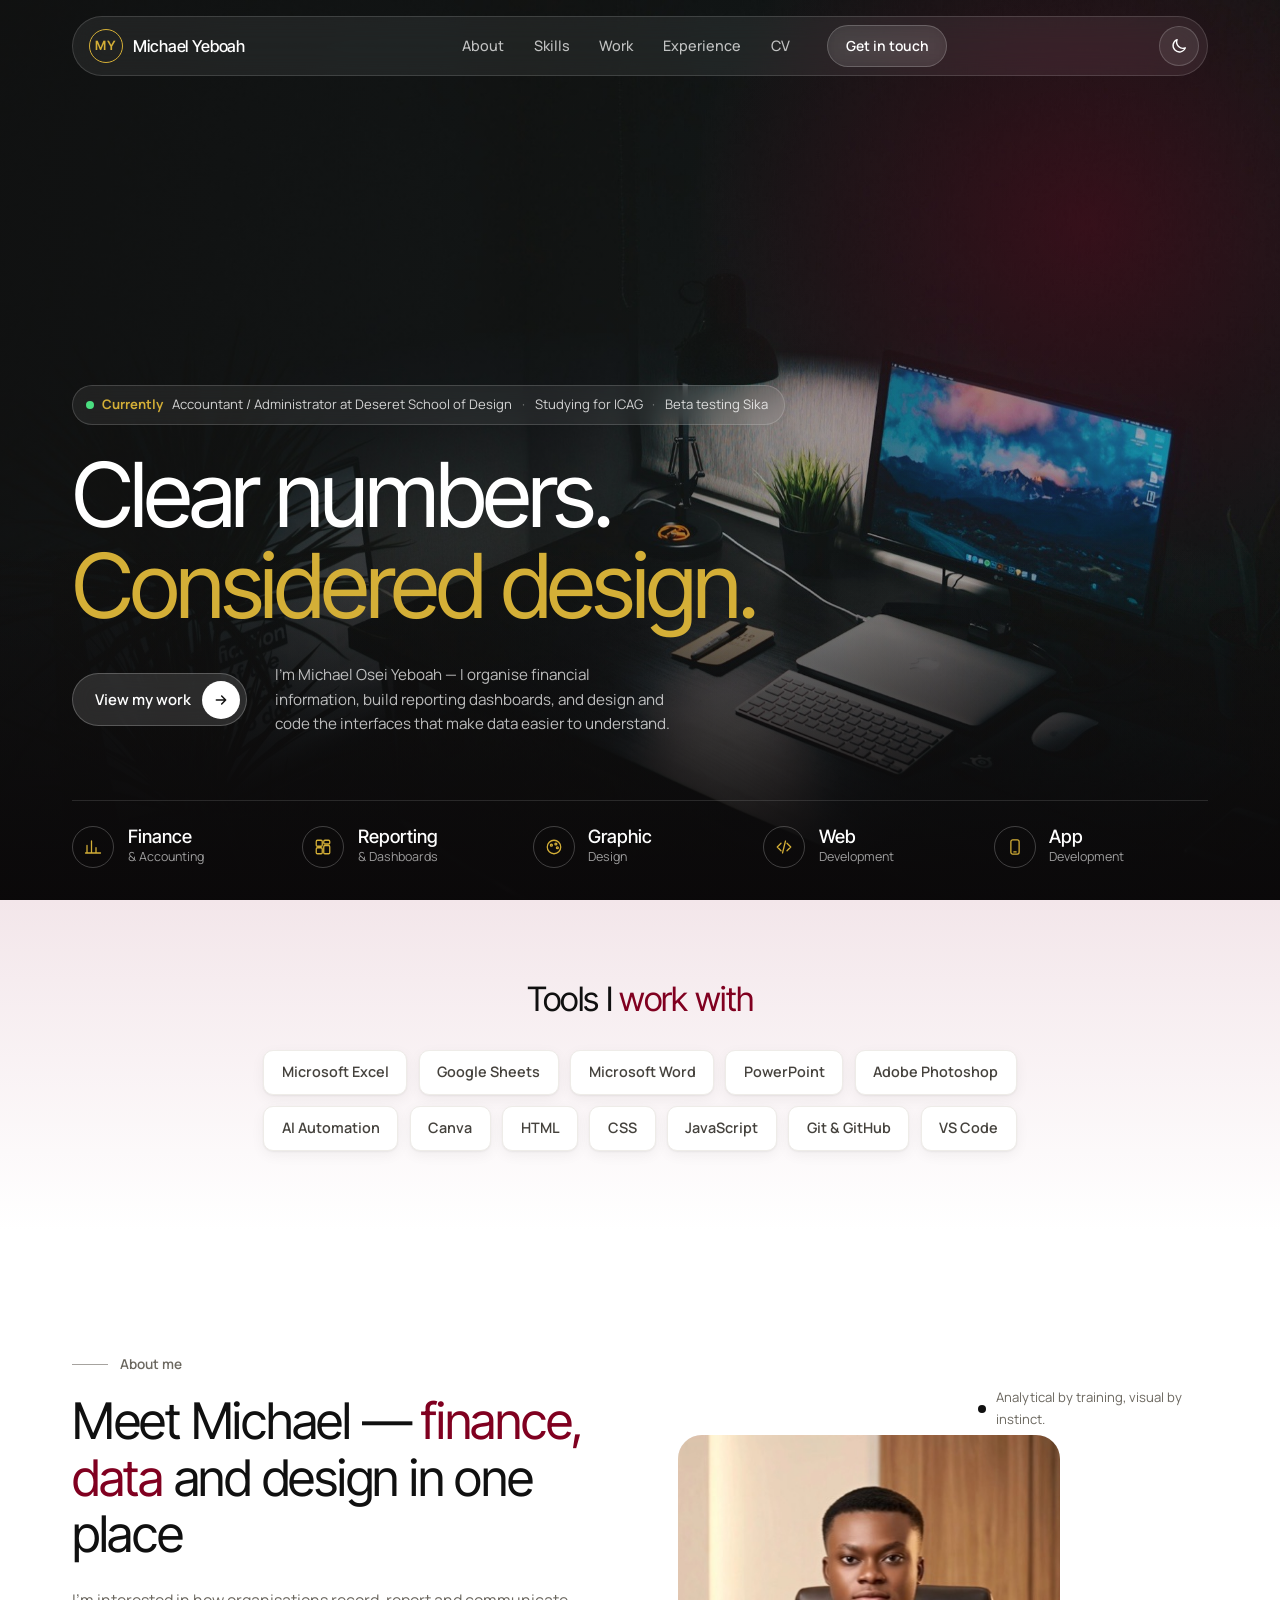
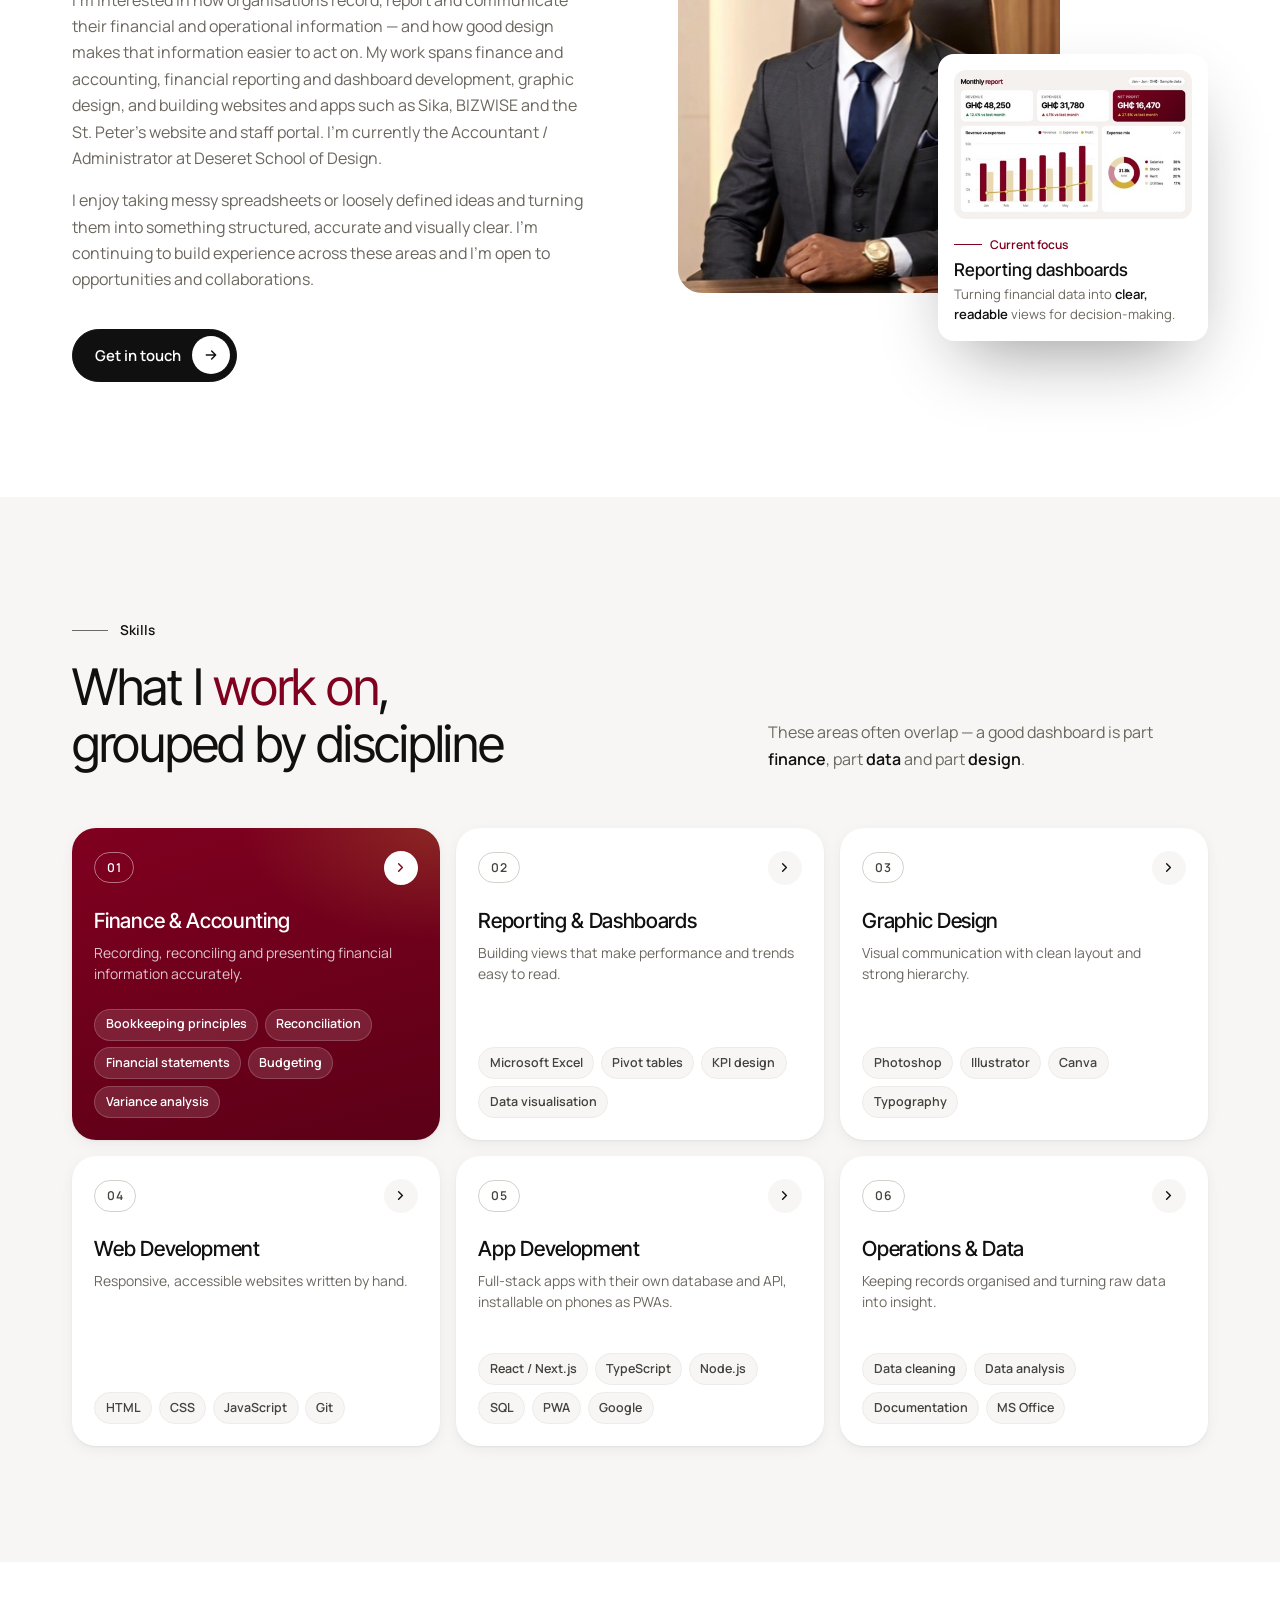
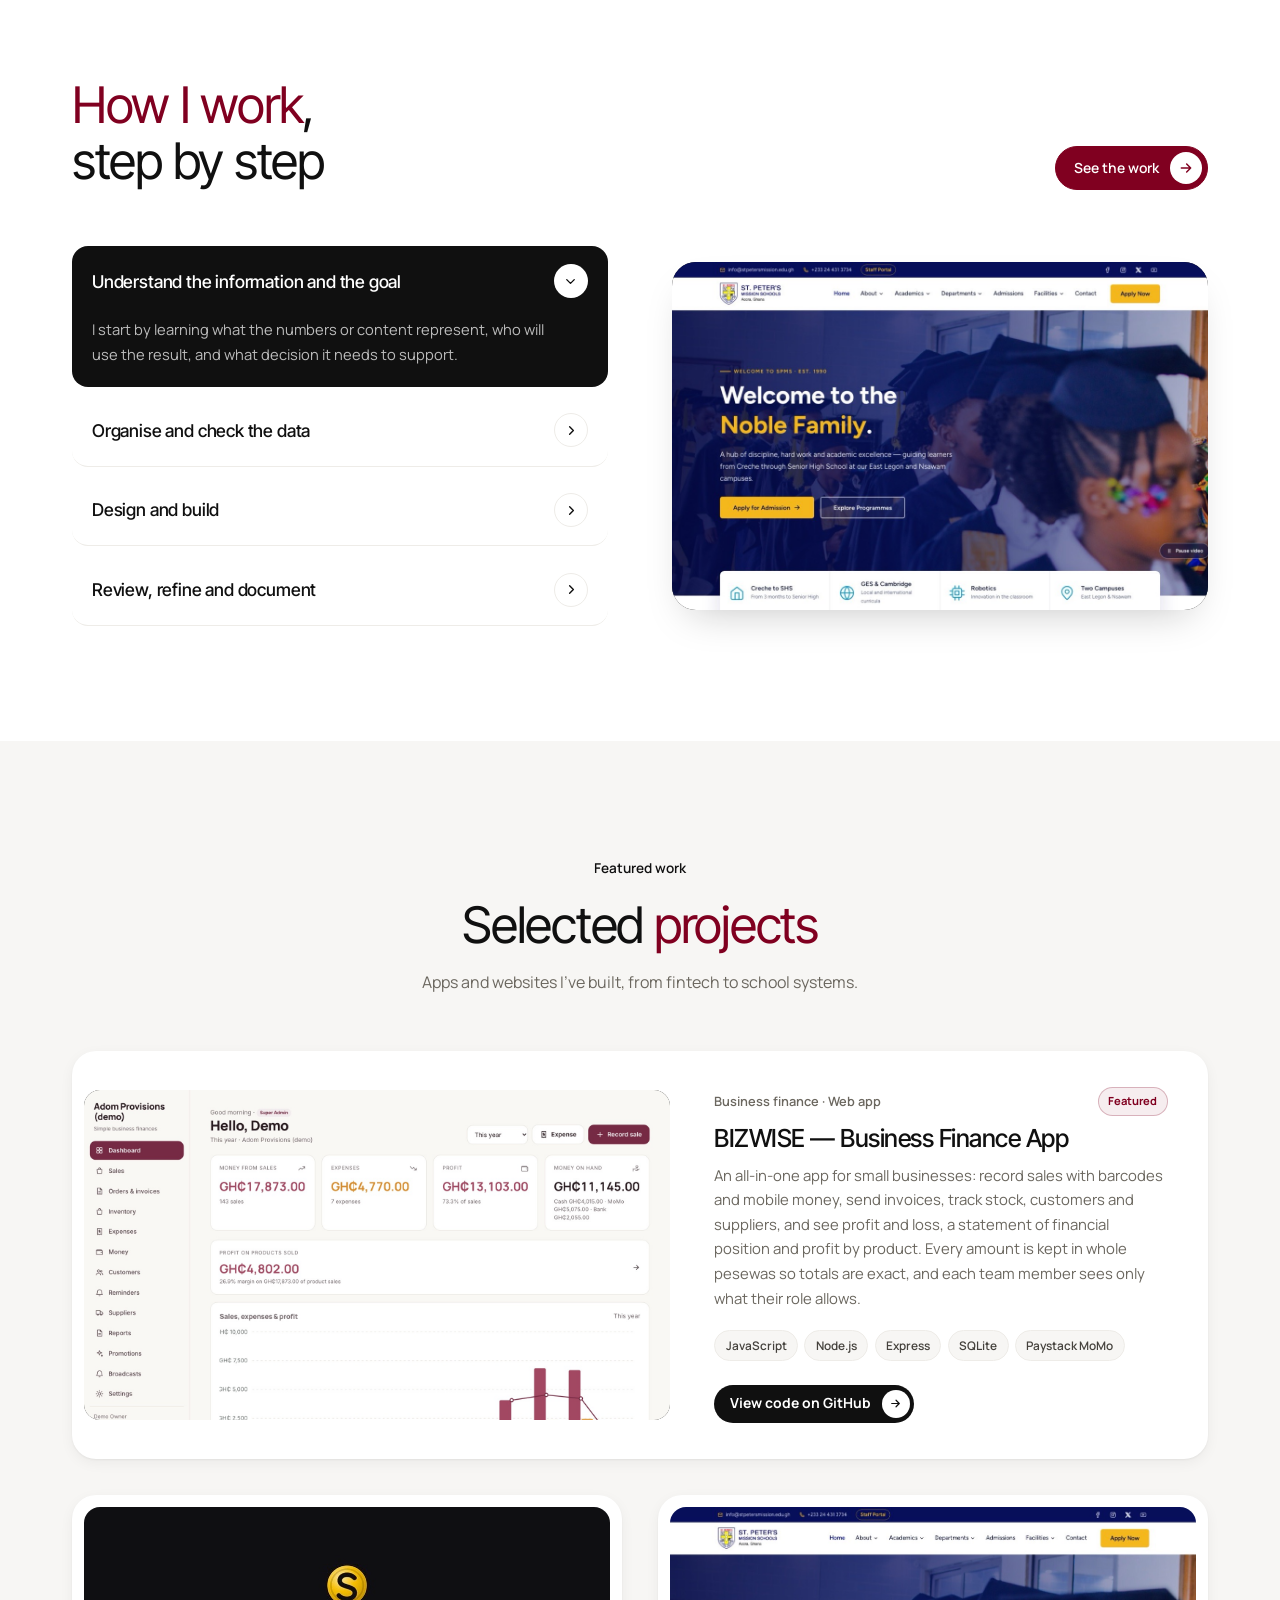
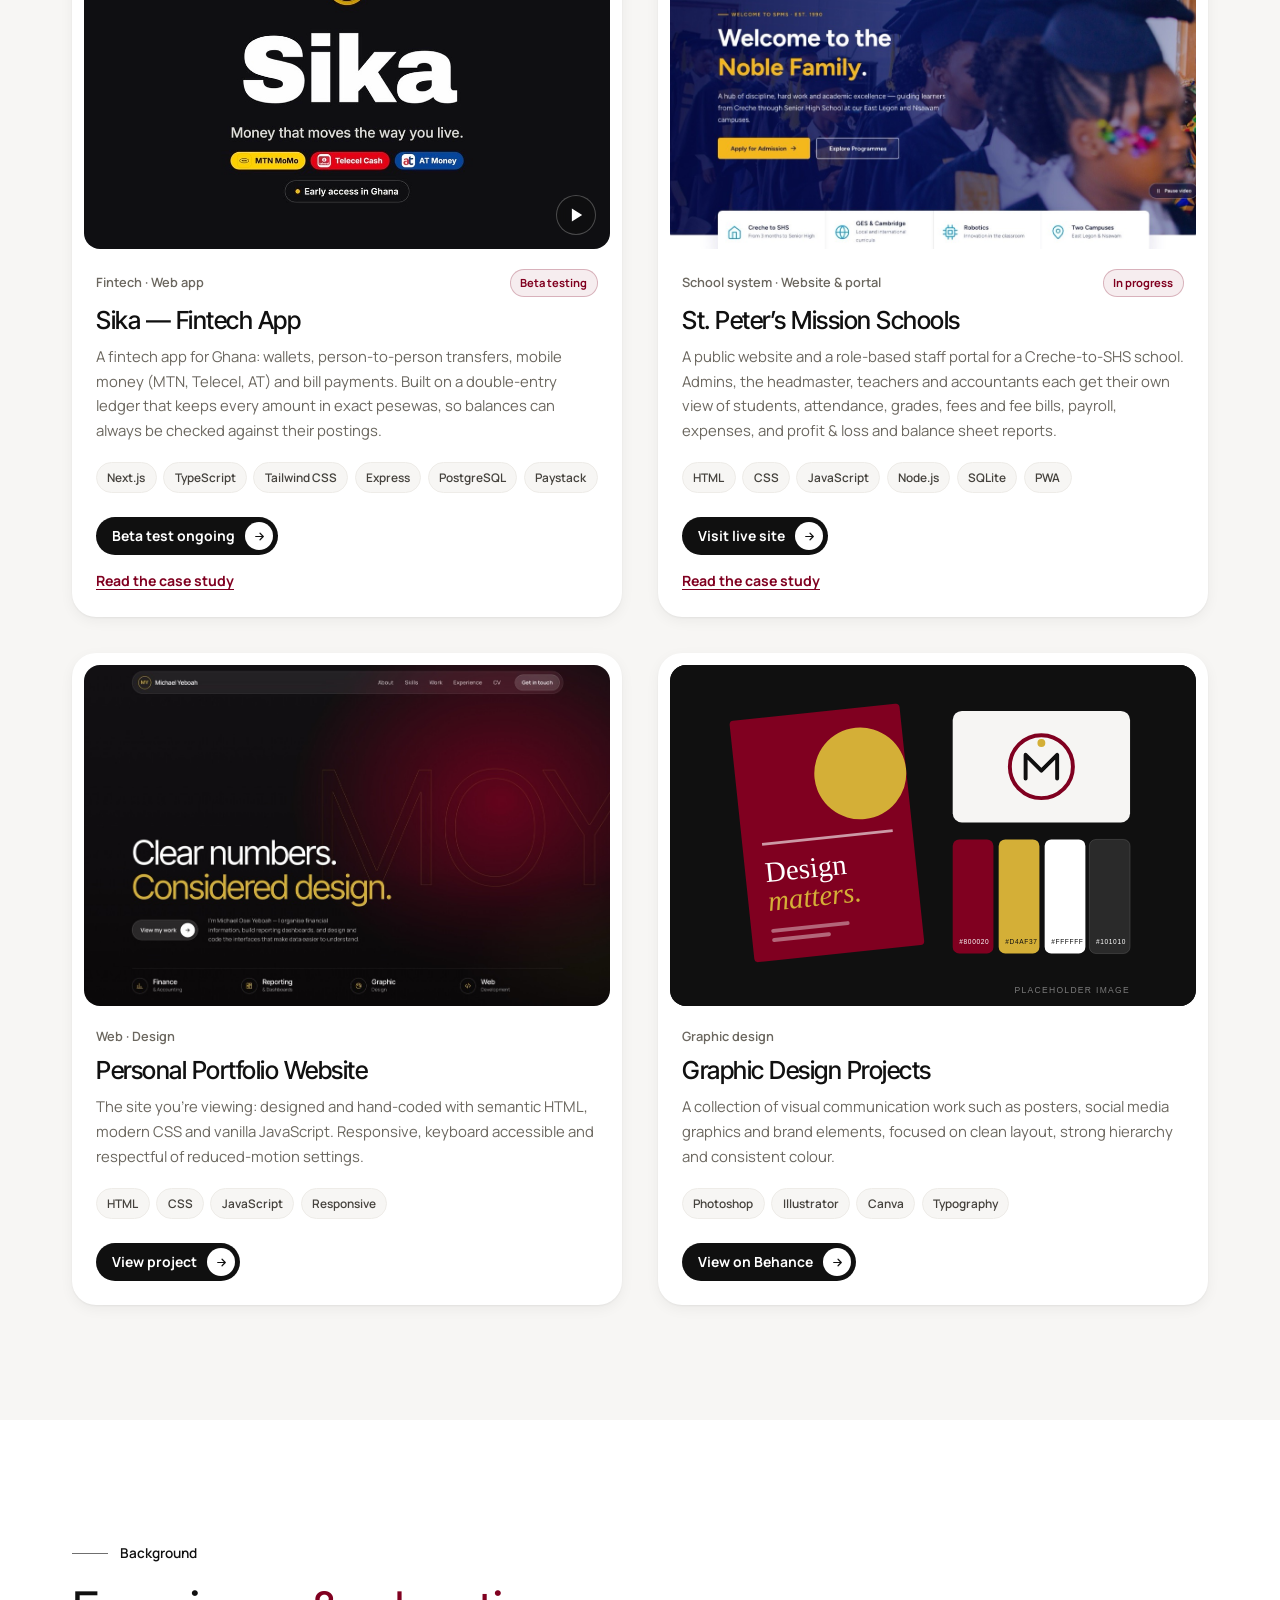
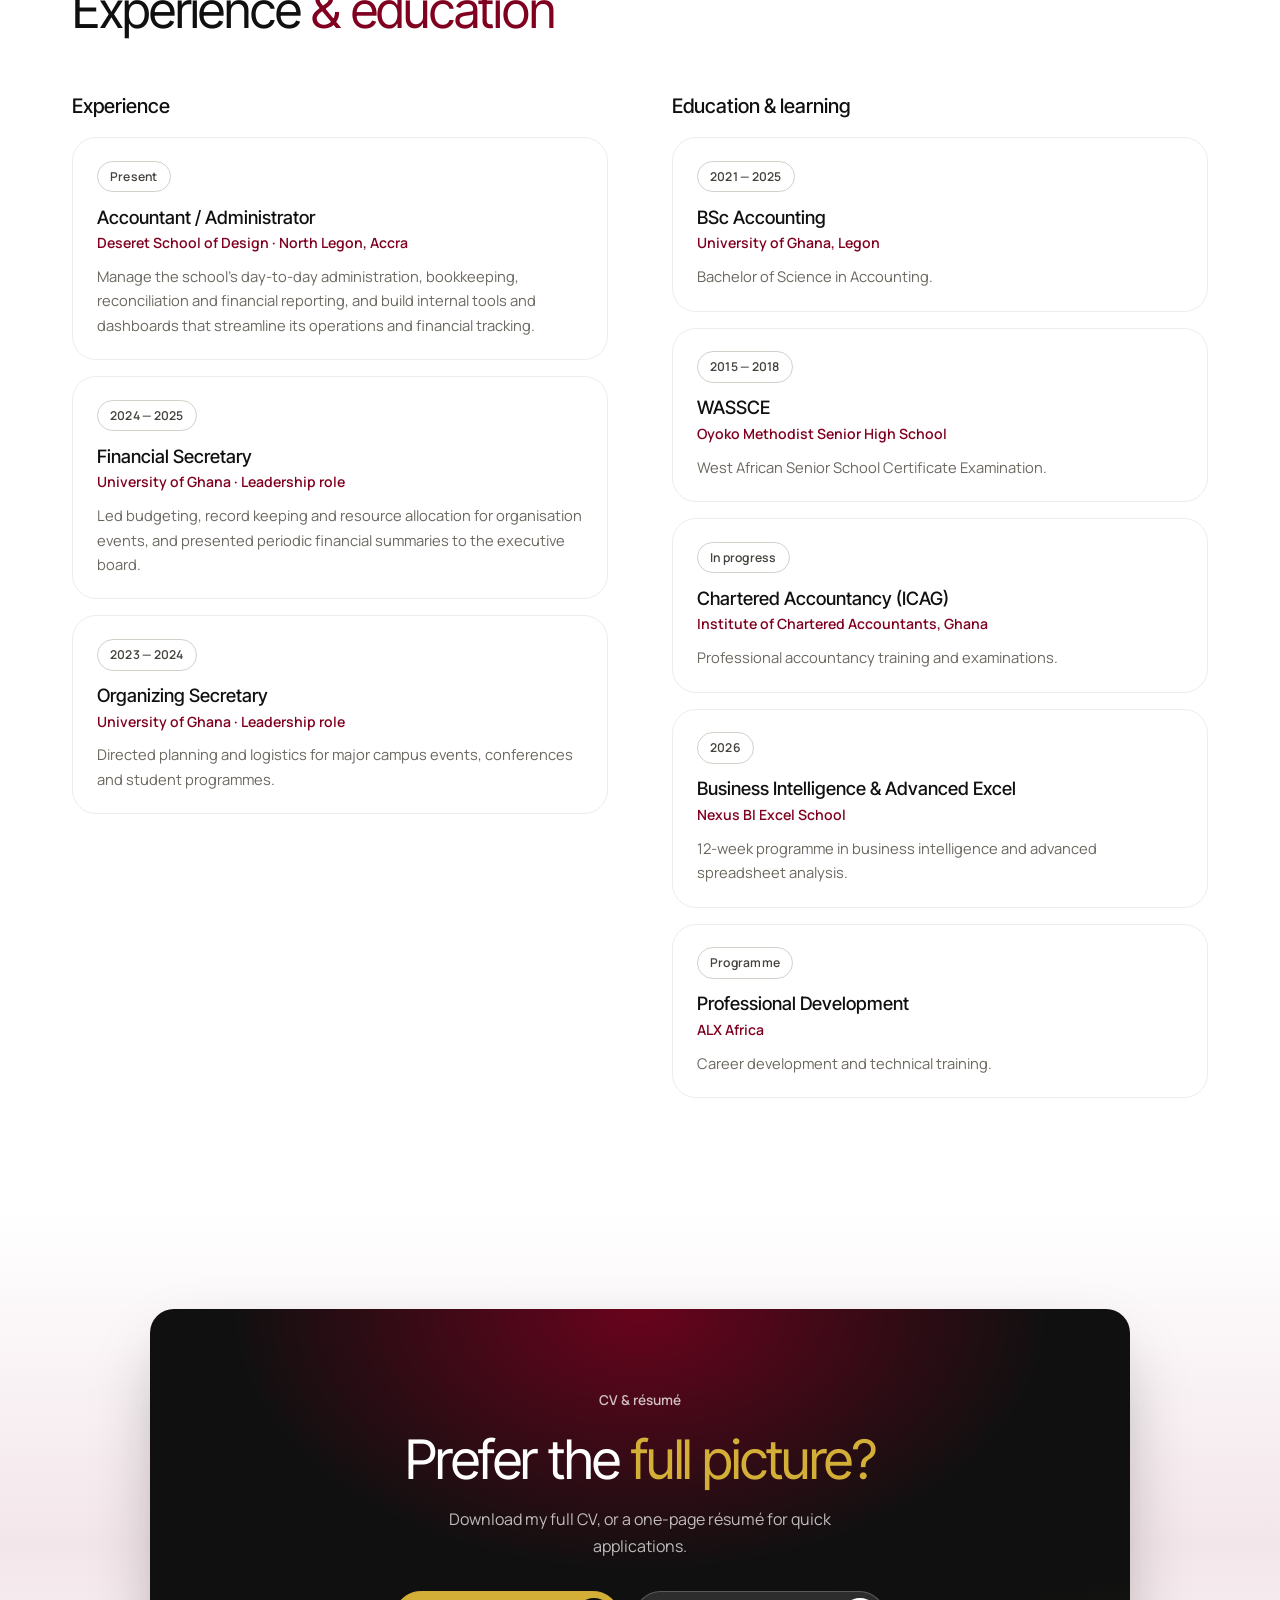
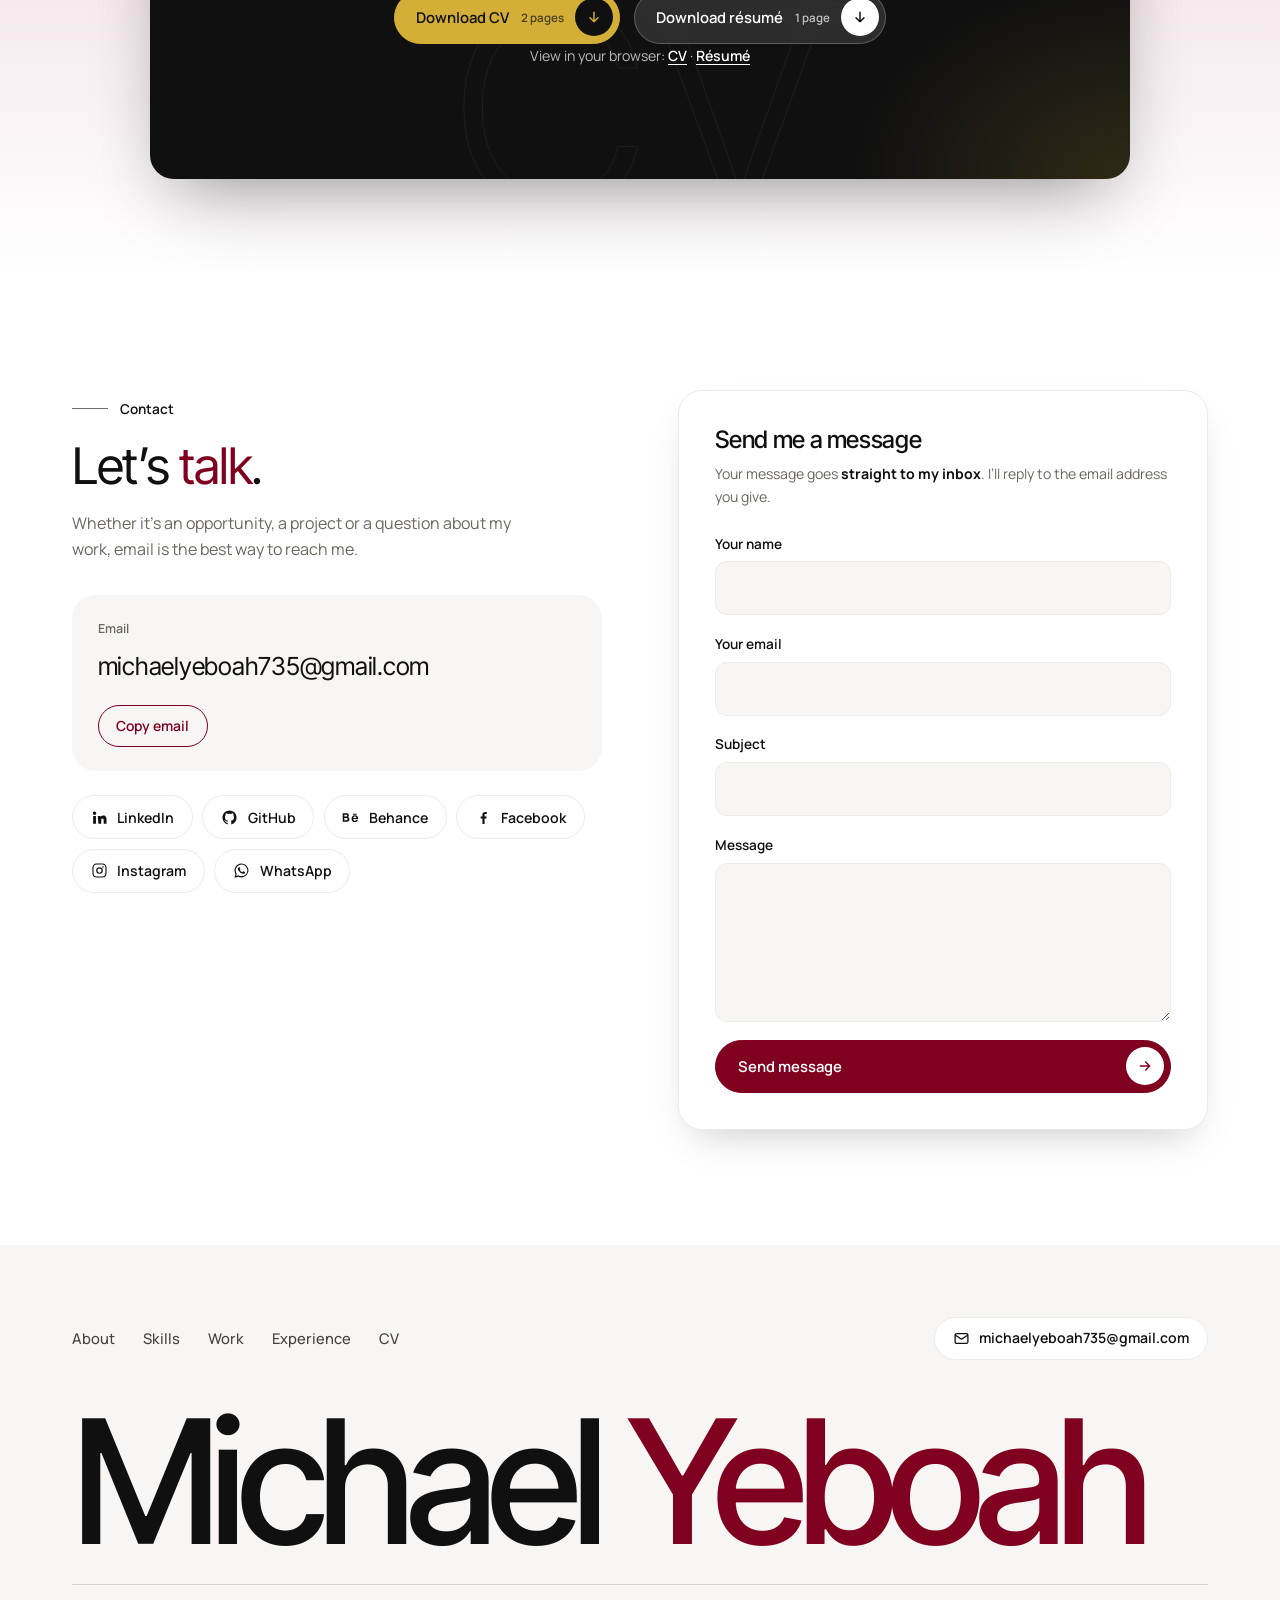
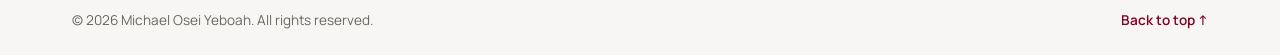
==== index.html @ 9cd6214e "Send contact messages through Formspree Formspree (form xrppojby) isn't blocked on Ghanaian networks" ====
<!DOCTYPE html>
<html lang="en">
<head>
  <meta charset="UTF-8">
  <meta name="viewport" content="width=device-width, initial-scale=1.0">

  <!-- ================= SEO ================= -->
  <title>Michael Osei Yeboah — Finance, Data, Design &amp; Web Portfolio</title>
  <meta name="description" content="Portfolio of Michael Osei Yeboah: finance and accounting, financial reporting and dashboards, graphic design, website development and business data analysis.">
  <meta name="author" content="Michael Osei Yeboah">
  <meta name="keywords" content="Michael Osei Yeboah, portfolio, finance, accounting, financial reporting, dashboards, graphic design, web development, app development, data analysis">
  <meta name="theme-color" content="#101010">
  <!-- After publishing, replace the URL below with your live address -->
  <link rel="canonical" href="https://michael-osei-yeboah.vercel.app/">

  <!-- Open Graph / social sharing -->
  <meta property="og:type" content="website">
  <meta property="og:title" content="Michael Osei Yeboah — Portfolio">
  <meta property="og:description" content="Accountant / Administrator — financial reporting and dashboards, web and app development, and graphic design.">
  <meta property="og:url" content="https://michael-osei-yeboah.vercel.app/">
  <meta property="og:image" content="https://michael-osei-yeboah.vercel.app/assets/images/og-image.jpg">
  <meta property="og:image:width" content="1200">
  <meta property="og:image:height" content="630">
  <meta property="og:image:alt" content="Michael Osei Yeboah — Clear numbers. Considered design.">
  <meta name="twitter:card" content="summary_large_image">
  <meta name="twitter:image" content="https://michael-osei-yeboah.vercel.app/assets/images/og-image.jpg">

  <link rel="icon" href="assets/images/favicon.svg" type="image/svg+xml">

  <!-- Fonts -->
  <link rel="preconnect" href="https://fonts.googleapis.com">
  <link rel="preconnect" href="https://fonts.gstatic.com" crossorigin>
  <!-- Loaded without blocking the first paint -->
  <link rel="preload" as="style" href="https://fonts.googleapis.com/css2?family=Inter+Tight:wght@300;400;500;600&family=Manrope:wght@400;500;600;700&display=swap" onload="this.onload=null;this.rel='stylesheet'">
  <noscript><link rel="stylesheet" href="https://fonts.googleapis.com/css2?family=Inter+Tight:wght@300;400;500;600&family=Manrope:wght@400;500;600;700&display=swap"></noscript>

  <link rel="stylesheet" href="css/style.css">
  <!-- Marks that JavaScript is available before first paint (prevents a flash of un-animated content) -->
  <script>
    // Marks JS as available and applies the saved (or device) colour theme before first paint
    document.documentElement.classList.add("js");
    (function () {
      var t = null;
      try { t = localStorage.getItem("theme"); } catch (e) {}
      if (t !== "light" && t !== "dark") t = window.matchMedia("(prefers-color-scheme: dark)").matches ? "dark" : "light";
      document.documentElement.setAttribute("data-theme", t);
    })();
  </script>

  <!-- Vercel Web Analytics (visitor counts; no cookies). Only reports on the live site. -->
  <script>window.va = window.va || function () { (window.vaq = window.vaq || []).push(arguments); };</script>
  <script defer src="/_vercel/insights/script.js"></script>

  <!-- Structured data for search engines -->
  <script type="application/ld+json">
  {
    "@context": "https://schema.org",
    "@type": "Person",
    "name": "Michael Osei Yeboah",
    "url": "https://michael-osei-yeboah.vercel.app/",
    "email": "mailto:michaelyeboah735@gmail.com",
    "jobTitle": "Accountant / Administrator",
    "worksFor": { "@type": "Organization", "name": "Deseret School of Design" },
    "alumniOf": { "@type": "CollegeOrUniversity", "name": "University of Ghana, Legon" },
    "sameAs": ["https://github.com/TREAD21", "https://www.facebook.com/michael.yeboah.378199"],
    "knowsAbout": ["Finance", "Accounting", "Financial reporting", "Dashboard development", "Graphic design", "Web development", "App development", "Data analysis"]
  }
  </script>
</head>
<body id="top">
  <a class="skip-link" href="#main">Skip to main content</a>

  <!-- ================= 1. NAVIGATION ================= -->
  <header class="site-header">
    <nav class="nav container" aria-label="Primary">
      <div class="nav__bar">
        <a href="#top" class="brand">
          <span class="brand__mark" aria-hidden="true">MY</span>
          <span class="brand__name">Michael Yeboah</span>
        </a>

        <div class="nav__menu" id="nav-menu">
          <ul class="nav__links">
            <li><a href="#about" class="nav__link">About</a></li>
            <li><a href="#skills" class="nav__link">Skills</a></li>
            <li><a href="#projects" class="nav__link">Work</a></li>
            <li><a href="#experience" class="nav__link">Experience</a></li>
            <li><a href="#cv" class="nav__link">CV</a></li>
          </ul>
          <a href="#contact" class="btn btn--glass btn--sm nav__cta">Get in touch</a>
        </div>

        <button class="theme-toggle" type="button" aria-label="Switch to dark mode">
          <svg class="icon-moon" viewBox="0 0 24 24" aria-hidden="true"><path d="M20.5 14.5A8.5 8.5 0 0 1 9.5 3.5a8.5 8.5 0 1 0 11 11z"/></svg>
          <svg class="icon-sun" viewBox="0 0 24 24" aria-hidden="true"><circle cx="12" cy="12" r="4"/><path d="M12 2v2M12 20v2M4.9 4.9l1.4 1.4M17.7 17.7l1.4 1.4M2 12h2M20 12h2M4.9 19.1l1.4-1.4M17.7 6.3l1.4-1.4"/></svg>
        </button>
        <button class="nav__toggle" type="button" aria-expanded="false" aria-controls="nav-menu" aria-label="Open menu">
          <span class="nav__toggle-bar"></span>
          <span class="nav__toggle-bar"></span>
        </button>
      </div>
    </nav>
  </header>

  <main id="main">

    <!-- ================= 2. HERO ================= -->
    <!--
      Hero photo: assets/images/hero.jpg (stock photo by Nikita Kachanovsky on
      Unsplash, free under the Unsplash License). To use your own, replace that
      file. To go back to the plain gradient, remove the "hero--photo" class.
    -->
    <section class="hero hero--photo" aria-labelledby="hero-title">
      <div class="hero__media" aria-hidden="true">
        <span class="hero__monogram">MOY</span>
      </div>

      <div class="container hero__inner">
        <div class="hero__content">
          <!-- "Currently" status: update these three items as things change -->
          <p class="hero__now">
            <span class="hero__now-label"><span class="hero__now-dot" aria-hidden="true"></span><strong>Currently</strong></span>
            <span class="hero__now-item">Accountant / Administrator at Deseret School of Design</span>
            <span class="hero__now-item">Studying for ICAG</span>
            <span class="hero__now-item">Beta testing Sika</span>
          </p>
          <h1 class="hero__title" id="hero-title">
            Clear numbers.<br>
            <span class="accent">Considered design.</span>
          </h1>
          <div class="hero__row">
            <a href="#projects" class="btn btn--pill">
              View my work
              <span class="btn__arrow" aria-hidden="true"><svg viewBox="0 0 24 24"><path d="M5 12h14M13 6l6 6-6 6"/></svg></span>
            </a>
            <p class="hero__intro">
              I’m Michael Osei Yeboah — I organise financial information, build reporting
              dashboards, and design and code the interfaces that make data easier to understand.
            </p>
          </div>
        </div>

        <!-- Focus areas (in place of statistics — no figures are claimed) -->
        <ul class="hero__strip" aria-label="Areas of focus">
          <li>
            <span class="strip__icon" aria-hidden="true"><svg viewBox="0 0 24 24"><path d="M4 20V10M10 20V4M16 20v-7M22 20H2"/></svg></span>
            <span><strong>Finance</strong><small>&amp; Accounting</small></span>
          </li>
          <li>
            <span class="strip__icon" aria-hidden="true"><svg viewBox="0 0 24 24"><rect x="3" y="3" width="8" height="8" rx="1.5"/><rect x="13" y="3" width="8" height="5" rx="1.5"/><rect x="13" y="10" width="8" height="11" rx="1.5"/><rect x="3" y="13" width="8" height="8" rx="1.5"/></svg></span>
            <span><strong>Reporting</strong><small>&amp; Dashboards</small></span>
          </li>
          <li>
            <span class="strip__icon" aria-hidden="true"><svg viewBox="0 0 24 24"><circle cx="12" cy="12" r="9"/><circle cx="8.5" cy="9.5" r="1.3"/><circle cx="14.5" cy="8" r="1.3"/><circle cx="16.5" cy="13" r="1.3"/></svg></span>
            <span><strong>Graphic</strong><small>Design</small></span>
          </li>
          <li>
            <span class="strip__icon" aria-hidden="true"><svg viewBox="0 0 24 24"><path d="M8 7l-5 5 5 5M16 7l5 5-5 5M14 4l-4 16"/></svg></span>
            <span><strong>Web</strong><small>Development</small></span>
          </li>
          <li>
            <span class="strip__icon" aria-hidden="true"><svg viewBox="0 0 24 24"><rect x="6.5" y="2.5" width="11" height="19" rx="2.5"/><path d="M10.5 18.5h3"/></svg></span>
            <span><strong>App</strong><small>Development</small></span>
          </li>
        </ul>
      </div>
    </section>

    <!-- Tools strip (edit to match the tools you actually use) -->
    <section class="tools" aria-labelledby="tools-title">
      <div class="container">
        <h2 class="tools__title reveal" id="tools-title">Tools I <span class="accent">work with</span></h2>
        <ul class="tools__list reveal">
          <li>Microsoft Excel</li>
          <li>Google Sheets</li>
          <li>Microsoft Word</li>
          <li>PowerPoint</li>
          <li>Adobe Photoshop</li>
          <li>AI Automation</li>
          <li>Canva</li>
          <li>HTML</li>
          <li>CSS</li>
          <li>JavaScript</li>
          <li>Git &amp; GitHub</li>
          <li>VS Code</li>
        </ul>
      </div>
    </section>

    <!-- ================= 3. ABOUT ================= -->
    <section class="section" id="about" aria-labelledby="about-title">
      <div class="container about">
        <div class="about__text">
          <p class="eyebrow reveal">About me</p>
          <h2 class="section__title reveal" id="about-title">
            Meet Michael — <span class="accent">finance, data</span> and design in one place
          </h2>
          <p class="reveal">
            I’m interested in how organisations record, report and communicate their financial
            and operational information — and how good design makes that information easier to act on.
            My work spans finance and accounting, financial reporting and dashboard development,
            graphic design, and building websites and apps such as Sika, BIZWISE and the St. Peter’s
            website and staff portal. I’m currently the Accountant / Administrator at Deseret School of Design.
          </p>
          <p class="reveal">
            I enjoy taking messy spreadsheets or loosely defined ideas and turning them into
            something structured, accurate and visually clear. I’m continuing to build experience
            across these areas and I’m open to opportunities and collaborations.
          </p>
          <a href="#contact" class="btn btn--pill btn--dark reveal">
            Get in touch
            <span class="btn__arrow" aria-hidden="true"><svg viewBox="0 0 24 24"><path d="M5 12h14M13 6l6 6-6 6"/></svg></span>
          </a>
        </div>

        <div class="about__visual reveal">
          <p class="about__note"><span aria-hidden="true"></span>Analytical by training, visual by instinct.</p>
          <img class="about__photo" src="assets/images/profile.jpg" srcset="assets/images/profile-480.jpg 480w, assets/images/profile.jpg 960w" sizes="(max-width: 860px) 78vw, 400px" alt="Portrait of Michael Osei Yeboah in a charcoal suit, seated at a desk" width="480" height="560">
          <div class="float-card">
            <img src="assets/images/focus-dashboard.jpg" srcset="assets/images/focus-dashboard-400.jpg 400w, assets/images/focus-dashboard.jpg 720w" sizes="(max-width: 860px) 70vw, 240px" alt="" width="1200" height="750">
            <p class="float-card__tag"><span aria-hidden="true"></span>Current focus</p>
            <h3>Reporting dashboards</h3>
            <p>Turning financial data into <strong>clear, readable</strong> views for decision-making.</p>
          </div>
        </div>
      </div>
    </section>

    <!-- ================= 4. SKILLS ================= -->
    <!-- Edit the chips so they list only tools and skills you actually use. -->
    <section class="section section--grey" id="skills" aria-labelledby="skills-title">
      <div class="container">
        <div class="section__head section__head--split">
          <div>
            <p class="eyebrow reveal">Skills</p>
            <h2 class="section__title reveal" id="skills-title">What I <span class="accent">work on</span>,<br>grouped by discipline</h2>
          </div>
          <p class="section__sub reveal">These areas often overlap — a good dashboard is part <strong>finance</strong>, part <strong>data</strong> and part <strong>design</strong>.</p>
        </div>
      </div>

      <div class="skills-track" tabindex="0" aria-label="Skill categories (scrolls horizontally on small screens)">
        <div class="container skills">
          <article class="skill-card skill-card--featured reveal">
            <div class="skill-card__top">
              <span class="pill-num">01</span>
              <span class="circle-arrow" aria-hidden="true"><svg viewBox="0 0 24 24"><path d="M9 6l6 6-6 6"/></svg></span>
            </div>
            <h3>Finance &amp; Accounting</h3>
            <p>Recording, reconciling and presenting financial information accurately.</p>
            <ul class="chips">
              <li>Bookkeeping principles</li>
              <li>Reconciliation</li>
              <li>Financial statements</li>
              <li>Budgeting</li>
              <li>Variance analysis</li>
            </ul>
          </article>

          <article class="skill-card reveal">
            <div class="skill-card__top">
              <span class="pill-num">02</span>
              <span class="circle-arrow" aria-hidden="true"><svg viewBox="0 0 24 24"><path d="M9 6l6 6-6 6"/></svg></span>
            </div>
            <h3>Reporting &amp; Dashboards</h3>
            <p>Building views that make performance and trends easy to read.</p>
            <ul class="chips">
              <li>Microsoft Excel</li>
              <li>Pivot tables</li>
              <li>KPI design</li>
              <li>Data visualisation</li>
            </ul>
          </article>

          <article class="skill-card reveal">
            <div class="skill-card__top">
              <span class="pill-num">03</span>
              <span class="circle-arrow" aria-hidden="true"><svg viewBox="0 0 24 24"><path d="M9 6l6 6-6 6"/></svg></span>
            </div>
            <h3>Graphic Design</h3>
            <p>Visual communication with clean layout and strong hierarchy.</p>
            <ul class="chips">
              <li>Photoshop</li>
              <li>Illustrator</li>
              <li>Canva</li>
              <li>Typography</li>
            </ul>
          </article>

          <article class="skill-card reveal">
            <div class="skill-card__top">
              <span class="pill-num">04</span>
              <span class="circle-arrow" aria-hidden="true"><svg viewBox="0 0 24 24"><path d="M9 6l6 6-6 6"/></svg></span>
            </div>
            <h3>Web Development</h3>
            <p>Responsive, accessible websites written by hand.</p>
            <ul class="chips">
              <li>HTML</li>
              <li>CSS</li>
              <li>JavaScript</li>
              <li>Git</li>
            </ul>
          </article>

          <article class="skill-card reveal">
            <div class="skill-card__top">
              <span class="pill-num">05</span>
              <span class="circle-arrow" aria-hidden="true"><svg viewBox="0 0 24 24"><path d="M9 6l6 6-6 6"/></svg></span>
            </div>
            <h3>App Development</h3>
            <p>Full-stack apps with their own database and API, installable on phones as PWAs.</p>
            <ul class="chips">
              <li>React / Next.js</li>
              <li>TypeScript</li>
              <li>Node.js</li>
              <li>SQL</li>
              <li>PWA</li>
              <li>Google</li>
            </ul>
          </article>

          <article class="skill-card reveal">
            <div class="skill-card__top">
              <span class="pill-num">06</span>
              <span class="circle-arrow" aria-hidden="true"><svg viewBox="0 0 24 24"><path d="M9 6l6 6-6 6"/></svg></span>
            </div>
            <h3>Operations &amp; Data</h3>
            <p>Keeping records organised and turning raw data into insight.</p>
            <ul class="chips">
              <li>Data cleaning</li>
              <li>Data analysis</li>
              <li>Documentation</li>
              <li>MS Office</li>
            </ul>
          </article>
        </div>
      </div>
    </section>

    <!-- ================= HOW I WORK (process) ================= -->
    <section class="section" id="process" aria-labelledby="process-title">
      <div class="container">
        <div class="section__head section__head--split">
          <h2 class="section__title reveal" id="process-title"><span class="accent">How I work</span>,<br>step by step</h2>
          <a href="#projects" class="btn btn--pill btn--burgundy btn--sm reveal">
            See the work
            <span class="btn__arrow" aria-hidden="true"><svg viewBox="0 0 24 24"><path d="M5 12h14M13 6l6 6-6 6"/></svg></span>
          </a>
        </div>

        <div class="process">
          <ol class="process__list" id="process-list">
            <li class="process__item is-open reveal" data-image="assets/images/project-st-peters.jpg">
              <button class="process__btn" type="button" aria-expanded="true" aria-controls="step-1">
                <span>Understand the information and the goal</span>
                <span class="circle-arrow" aria-hidden="true"><svg viewBox="0 0 24 24"><path d="M9 6l6 6-6 6"/></svg></span>
              </button>
              <div class="process__panel" id="step-1">
                <p>I start by learning what the numbers or content represent, who will use the result, and what decision it needs to support.</p>
              </div>
            </li>
            <li class="process__item reveal" data-image="assets/images/project-bizwise.jpg">
              <button class="process__btn" type="button" aria-expanded="false" aria-controls="step-2">
                <span>Organise and check the data</span>
                <span class="circle-arrow" aria-hidden="true"><svg viewBox="0 0 24 24"><path d="M9 6l6 6-6 6"/></svg></span>
              </button>
              <div class="process__panel" id="step-2" hidden>
                <p>Cleaning, structuring and reconciling the information so everything built on top of it is accurate.</p>
              </div>
            </li>
            <li class="process__item reveal" data-image="assets/images/project-graphic-design.svg">
              <button class="process__btn" type="button" aria-expanded="false" aria-controls="step-3">
                <span>Design and build</span>
                <span class="circle-arrow" aria-hidden="true"><svg viewBox="0 0 24 24"><path d="M9 6l6 6-6 6"/></svg></span>
              </button>
              <div class="process__panel" id="step-3" hidden>
                <p>Creating the report, dashboard, graphic or web page with a clear layout and consistent visual language.</p>
              </div>
            </li>
            <li class="process__item reveal" data-image="assets/images/project-portfolio.jpg">
              <button class="process__btn" type="button" aria-expanded="false" aria-controls="step-4">
                <span>Review, refine and document</span>
                <span class="circle-arrow" aria-hidden="true"><svg viewBox="0 0 24 24"><path d="M9 6l6 6-6 6"/></svg></span>
              </button>
              <div class="process__panel" id="step-4" hidden>
                <p>Testing the result, improving it from feedback and documenting it so others can follow and maintain it.</p>
              </div>
            </li>
          </ol>
          <div class="process__media reveal">
            <img id="process-image" src="assets/images/project-st-peters.jpg" alt="Example of my work for the selected step of my process" width="800" height="520" loading="lazy">
          </div>
        </div>
      </div>
    </section>

    <!-- ================= 5. FEATURED PROJECTS ================= -->
    <!--
      HOW TO UPDATE A PROJECT
      1. Replace the image in assets/images/ (keep the same file name, or change src).
      2. Edit the title, description and the technology chips.
      3. Set the link: change href="#" to your project URL and DELETE the
         data-status="coming-soon" attribute. Links with that attribute show a
         "coming soon" notice instead of navigating.
      4. When the description is final, delete the <span class="badge">Sample description</span>.
    -->
    <section class="section section--grey" id="projects" aria-labelledby="projects-title">
      <div class="container">
        <div class="section__head section__head--center">
          <p class="eyebrow eyebrow--center reveal">Featured work</p>
          <h2 class="section__title reveal" id="projects-title">Selected <span class="accent">projects</span></h2>
          <p class="section__sub reveal">Apps and websites I’ve built, from fintech to school systems.</p>
        </div>

        <div class="projects">
          <!-- FEATURED PROJECT: BIZWISE (full width). Screenshot uses fictional sample data. -->
          <article class="project project--feature reveal">
            <a class="project__media" href="https://github.com/TREAD21/BIZWISE" target="_blank" rel="noopener" tabindex="-1" aria-hidden="true">
              <img src="assets/images/project-bizwise.jpg" style="object-position: left top" alt="BIZWISE dashboard for a sample shop showing money from sales, expenses, profit, money on hand by cash, mobile money and bank, and a monthly sales chart" width="1600" height="1000" loading="lazy">
            </a>
            <div class="project__body">
              <div class="project__meta">
                <span class="project__cat">Business finance · Web app</span>
                <span class="badge badge--status">Featured</span>
              </div>
              <h3 class="project__title">BIZWISE — Business Finance App</h3>
              <p class="project__desc">An all-in-one app for small businesses: record sales with barcodes and mobile money, send invoices, track stock, customers and suppliers, and see profit and loss, a statement of financial position and profit by product. Every amount is kept in whole pesewas so totals are exact, and each team member sees only what their role allows.</p>
              <ul class="chips chips--sm" aria-label="Technologies used">
                <li>JavaScript</li><li>Node.js</li><li>Express</li><li>SQLite</li><li>Paystack MoMo</li>
              </ul>
              <a class="project__link" href="https://github.com/TREAD21/BIZWISE" target="_blank" rel="noopener">View code on GitHub <span class="circle-arrow circle-arrow--sm" aria-hidden="true"><svg viewBox="0 0 24 24"><path d="M5 12h14M13 6l6 6-6 6"/></svg></span></a>
            </div>
          </article>

          <!-- PROJECT 1: SIKA -->
          <article class="project reveal">
            <!-- Plays while on screen; stays on the poster for visitors who prefer reduced motion. -->
            <div class="project__media project__media--video">
              <video class="project__video" src="assets/video/sika-launch.mp4" poster="assets/images/project-sika.jpg" muted loop playsinline preload="none" aria-label="Sika launch video: the Sika wordmark, the line “Money that moves the way you live”, and MTN MoMo, Telecel Cash and AT Money badges"></video>
              <button class="video-toggle" type="button" aria-label="Play video" hidden>
                <svg class="video-toggle__pause" viewBox="0 0 24 24" aria-hidden="true"><path d="M8 5v14M16 5v14"/></svg>
                <svg class="video-toggle__play" viewBox="0 0 24 24" aria-hidden="true"><path d="M7 4.5v15l12-7.5z"/></svg>
              </button>
            </div>
            <div class="project__body">
              <div class="project__meta">
                <span class="project__cat">Fintech · Web app</span>
                <span class="badge badge--status">Beta testing</span>
              </div>
              <h3 class="project__title">Sika — Fintech App</h3>
              <p class="project__desc">A fintech app for Ghana: wallets, person-to-person transfers, mobile money (MTN, Telecel, AT) and bill payments. Built on a double-entry ledger that keeps every amount in exact pesewas, so balances can always be checked against their postings.</p>
              <ul class="chips chips--sm" aria-label="Technologies used">
                <li>Next.js</li><li>TypeScript</li><li>Tailwind CSS</li><li>Express</li><li>PostgreSQL</li><li>Paystack</li>
              </ul>
              <a class="project__link" href="https://sika-iota-six.vercel.app/" target="_blank" rel="noopener">Beta test ongoing <span class="circle-arrow circle-arrow--sm" aria-hidden="true"><svg viewBox="0 0 24 24"><path d="M5 12h14M13 6l6 6-6 6"/></svg></span></a>
              <a class="project__more" href="projects/sika.html">Read the case study</a>
            </div>
          </article>

          <!-- PROJECT 2 -->
          <article class="project reveal">
            <a class="project__media" href="https://school-website-mu-tawny.vercel.app" target="_blank" rel="noopener" tabindex="-1" aria-hidden="true">
              <img src="assets/images/project-st-peters.jpg" alt="Home page of the St. Peter’s Mission Schools website, with the headline “Welcome to the Noble Family” over a graduation photo" width="1440" height="900" loading="lazy">
            </a>
            <div class="project__body">
              <div class="project__meta">
                <span class="project__cat">School system · Website &amp; portal</span>
                <span class="badge badge--status">In progress</span>
              </div>
              <h3 class="project__title">St. Peter’s Mission Schools</h3>
              <p class="project__desc">A public website and a role-based staff portal for a Creche-to-SHS school. Admins, the headmaster, teachers and accountants each get their own view of students, attendance, grades, fees and fee bills, payroll, expenses, and profit &amp; loss and balance sheet reports.</p>
              <ul class="chips chips--sm" aria-label="Technologies used">
                <li>HTML</li><li>CSS</li><li>JavaScript</li><li>Node.js</li><li>SQLite</li><li>PWA</li>
              </ul>
              <a class="project__link" href="https://school-website-mu-tawny.vercel.app" target="_blank" rel="noopener">Visit live site <span class="circle-arrow circle-arrow--sm" aria-hidden="true"><svg viewBox="0 0 24 24"><path d="M5 12h14M13 6l6 6-6 6"/></svg></span></a>
              <a class="project__more" href="projects/st-peters.html">Read the case study</a>
            </div>
          </article>

          <!-- PROJECT 3 -->
          <article class="project reveal">
            <a class="project__media" href="#top" tabindex="-1" aria-hidden="true">
              <img src="assets/images/project-portfolio.jpg" alt="Screenshot of the hero section of this portfolio website, with a floating navigation bar and a gold-accented headline" width="800" height="520" loading="lazy">
            </a>
            <div class="project__body">
              <div class="project__meta">
                <span class="project__cat">Web · Design</span>
              </div>
              <h3 class="project__title">Personal Portfolio Website</h3>
              <p class="project__desc">The site you’re viewing: designed and hand-coded with semantic HTML, modern CSS and vanilla JavaScript. Responsive, keyboard accessible and respectful of reduced-motion settings.</p>
              <ul class="chips chips--sm" aria-label="Technologies used">
                <li>HTML</li><li>CSS</li><li>JavaScript</li><li>Responsive</li>
              </ul>
              <a class="project__link" href="#top">View project <span class="circle-arrow circle-arrow--sm" aria-hidden="true"><svg viewBox="0 0 24 24"><path d="M5 12h14M13 6l6 6-6 6"/></svg></span></a>
            </div>
          </article>

          <!-- PROJECT 4 -->
          <article class="project reveal">
            <a class="project__media" href="#" data-status="coming-soon" tabindex="-1" aria-hidden="true">
              <img src="assets/images/project-graphic-design.svg" alt="Placeholder collage of graphic design work: a poster layout, a logo mark and a colour palette" width="800" height="520" loading="lazy">
            </a>
            <div class="project__body">
              <div class="project__meta">
                <span class="project__cat">Graphic design</span>
            
              </div>
              <h3 class="project__title">Graphic Design Projects</h3>
              <p class="project__desc">A collection of visual communication work such as posters, social media graphics and brand elements, focused on clean layout, strong hierarchy and consistent colour.</p>
              <ul class="chips chips--sm" aria-label="Technologies used">
                <li>Photoshop</li><li>Illustrator</li><li>Canva</li><li>Typography</li>
              </ul>
              <!-- Set href to your Behance profile URL and delete data-status="coming-soon". -->
              <a class="project__link" href="#" data-status="coming-soon">View on Behance <span class="circle-arrow circle-arrow--sm" aria-hidden="true"><svg viewBox="0 0 24 24"><path d="M5 12h14M13 6l6 6-6 6"/></svg></span></a>
            </div>
          </article>
        </div>
      </div>
    </section>

    <!-- ================= 6. EXPERIENCE & EDUCATION ================= -->
    <section class="section" id="experience" aria-labelledby="experience-title">
      <div class="container">
        <div class="section__head">
          <p class="eyebrow reveal">Background</p>
          <h2 class="section__title reveal" id="experience-title">Experience <span class="accent">&amp; education</span></h2>
        </div>

        <div class="timeline-grid">
          <div class="timeline-col">
            <h3 class="timeline-col__title reveal">Experience</h3>
            <ol class="timeline">
              <li class="timeline__item reveal">
                <span class="pill-num">Present</span>
                <h4>Accountant / Administrator</h4>
                <p class="timeline__org">Deseret School of Design · North Legon, Accra</p>
                <p>Manage the school’s day-to-day administration, bookkeeping, reconciliation and financial reporting, and build internal tools and dashboards that streamline its operations and financial tracking.</p>
              </li>
              <li class="timeline__item reveal">
                <span class="pill-num">2024 — 2025</span>
                <h4>Financial Secretary</h4>
                <p class="timeline__org">University of Ghana · Leadership role</p>
                <p>Led budgeting, record keeping and resource allocation for organisation events, and presented periodic financial summaries to the executive board.</p>
              </li>
              <li class="timeline__item reveal">
                <span class="pill-num">2023 — 2024</span>
                <h4>Organizing Secretary</h4>
                <p class="timeline__org">University of Ghana · Leadership role</p>
                <p>Directed planning and logistics for major campus events, conferences and student programmes.</p>
              </li>
            </ol>
          </div>

          <div class="timeline-col">
            <h3 class="timeline-col__title reveal">Education &amp; learning</h3>
            <ol class="timeline">
              <li class="timeline__item reveal">
                <span class="pill-num">2021 — 2025</span>
                <h4>BSc Accounting</h4>
                <p class="timeline__org">University of Ghana, Legon</p>
                <p>Bachelor of Science in Accounting.</p>
              </li>
              <li class="timeline__item reveal">
                <span class="pill-num">2015 — 2018</span>
                <h4>WASSCE</h4>
                <p class="timeline__org">Oyoko Methodist Senior High School</p>
                <p>West African Senior School Certificate Examination.</p>
              </li>
              <li class="timeline__item reveal">
                <span class="pill-num">In progress</span>
                <h4>Chartered Accountancy (ICAG)</h4>
                <p class="timeline__org">Institute of Chartered Accountants, Ghana</p>
                <p>Professional accountancy training and examinations.</p>
              </li>
              <li class="timeline__item reveal">
                <span class="pill-num">2026</span>
                <h4>Business Intelligence &amp; Advanced Excel</h4>
                <p class="timeline__org">Nexus BI Excel School</p>
                <p>12-week programme in business intelligence and advanced spreadsheet analysis.</p>
              </li>
              <li class="timeline__item reveal">
                <span class="pill-num">Programme</span>
                <h4>Professional Development</h4>
                <p class="timeline__org">ALX Africa</p>
                <p>Career development and technical training.</p>
              </li>
            </ol>
          </div>
        </div>
      </div>
    </section>

    <!-- ================= 7. CV & RESUME DOWNLOAD ================= -->
    <!-- Files: assets/cv/Michael-Osei-Yeboah-CV.pdf (2 pages) and assets/cv/Michael-Osei-Yeboah-Resume.pdf (1 page).
         Editable Word versions are in cv-source/. -->
    <section class="cv" id="cv" aria-labelledby="cv-title">
      <div class="container">
        <div class="cv__card reveal">
          <p class="eyebrow eyebrow--center eyebrow--light">CV &amp; résumé</p>
          <h2 class="cv__title" id="cv-title">Prefer the <span class="accent">full picture?</span></h2>
          <p>Download my full CV, or a one-page résumé for quick applications.</p>
          <div class="cv__actions">
            <a href="assets/cv/Michael-Osei-Yeboah-CV.pdf" class="btn btn--pill btn--gold" download>
              Download CV <span class="cv__meta">2 pages</span>
              <span class="btn__arrow" aria-hidden="true"><svg viewBox="0 0 24 24"><path d="M12 5v14M6 13l6 6 6-6"/></svg></span>
            </a>
            <a href="assets/cv/Michael-Osei-Yeboah-Resume.pdf" class="btn btn--pill" download>
              Download résumé <span class="cv__meta">1 page</span>
              <span class="btn__arrow" aria-hidden="true"><svg viewBox="0 0 24 24"><path d="M12 5v14M6 13l6 6 6-6"/></svg></span>
            </a>
          </div>
          <p class="cv__view">View in your browser: <a href="assets/cv/Michael-Osei-Yeboah-CV.pdf" target="_blank" rel="noopener">CV</a> · <a href="assets/cv/Michael-Osei-Yeboah-Resume.pdf" target="_blank" rel="noopener">Résumé</a></p>
        </div>
      </div>
    </section>

    <!-- ================= 8. CONTACT ================= -->
    <section class="section" id="contact" aria-labelledby="contact-title">
      <div class="container contact">
        <div class="contact__info">
          <p class="eyebrow reveal">Contact</p>
          <h2 class="section__title reveal" id="contact-title">Let’s <span class="accent">talk</span>.</h2>
          <p class="section__sub reveal">Whether it’s an opportunity, a project or a question about my work, email is the best way to reach me.</p>

          <div class="email-card reveal">
            <span class="email-card__label">Email</span>
            <a class="email-card__address" href="mailto:michaelyeboah735@gmail.com">michaelyeboah735@gmail.com</a>
            <button class="btn btn--outline btn--sm" type="button" data-copy="michaelyeboah735@gmail.com">Copy email</button>
          </div>

          <!-- Replace href="#" with your profile URLs and delete data-status="coming-soon".
               WhatsApp: use https://wa.me/233XXXXXXXXX (your number in international format, no + or spaces). -->
          <ul class="socials reveal" aria-label="Profiles and social media">
            <li>
              <a href="https://www.linkedin.com/in/michael-yeboah-osei-013a89370/" class="social" aria-label="LinkedIn profile">
                <svg viewBox="0 0 24 24" aria-hidden="true"><path d="M4.98 3.5a2.5 2.5 0 1 1 0 5 2.5 2.5 0 0 1 0-5zM3 9.75h4v11H3zM9.5 9.75h3.8v1.5h.05c.53-1 1.83-2.05 3.77-2.05 4.03 0 4.78 2.65 4.78 6.1v5.45h-4v-4.83c0-1.15-.02-2.64-1.6-2.64-1.62 0-1.86 1.26-1.86 2.56v4.91h-4z"/></svg>
                <span>LinkedIn</span>
              </a>
            </li>
            <li>
              <a href="https://github.com/TREAD21" target="_blank" rel="noopener" class="social" aria-label="GitHub profile">
                <svg viewBox="0 0 24 24" aria-hidden="true"><path d="M12 2a10 10 0 0 0-3.16 19.49c.5.09.68-.22.68-.48v-1.7c-2.78.6-3.37-1.34-3.37-1.34-.45-1.16-1.11-1.47-1.11-1.47-.91-.62.07-.6.07-.6 1 .07 1.53 1.03 1.53 1.03.9 1.52 2.34 1.08 2.91.83.09-.65.35-1.08.63-1.33-2.22-.25-4.55-1.11-4.55-4.94 0-1.09.39-1.98 1.03-2.68-.1-.25-.45-1.27.1-2.64 0 0 .84-.27 2.75 1.02a9.58 9.58 0 0 1 5 0c1.91-1.29 2.75-1.02 2.75-1.02.55 1.37.2 2.39.1 2.64.64.7 1.03 1.59 1.03 2.68 0 3.84-2.34 4.68-4.57 4.93.36.31.68.92.68 1.85v2.74c0 .27.18.58.69.48A10 10 0 0 0 12 2z"/></svg>
                <span>GitHub</span>
              </a>
            </li>
            <li>
              <a href="#" data-status="coming-soon" class="social" aria-label="Behance design portfolio">
                <svg viewBox="0 0 24 24" aria-hidden="true"><path d="M8.2 11.4c.9-.4 1.5-1.2 1.5-2.4C9.7 6.8 8.1 6 6 6H1v12h5.2c2.3 0 4.3-1.1 4.3-3.6 0-1.5-.8-2.6-2.3-3zM3.3 8h2.3c.9 0 1.7.3 1.7 1.3s-.6 1.4-1.6 1.4H3.3zm2.6 8H3.3v-3.3h2.7c1.1 0 1.8.5 1.8 1.7 0 1.2-.9 1.6-1.9 1.6zM22.9 13.7c0-2.8-1.6-5-4.6-5-2.9 0-4.8 2.1-4.8 4.9 0 2.9 1.8 4.9 4.8 4.9 2.2 0 3.7-1 4.4-3.2h-2.3c-.3.8-1.2 1.2-2 1.2-1.6 0-2.4-.9-2.4-2.5h6.9v-.3zm-6.9-1c.1-1.3.9-2.1 2.2-2.1 1.3 0 2 .9 2.1 2.1zM15.3 6.6h5.4V8h-5.4z"/></svg>
                <span>Behance</span>
              </a>
            </li>
            <li>
              <a href="https://www.facebook.com/michael.yeboah.378199" target="_blank" rel="noopener" class="social" aria-label="Facebook profile">
                <svg viewBox="0 0 24 24" aria-hidden="true"><path d="M13.5 21v-7.5h2.6l.4-3h-3V8.6c0-.9.25-1.5 1.5-1.5H16.6V4.4c-.3 0-1.2-.1-2.3-.1-2.3 0-3.8 1.4-3.8 3.9v2.3H7.9v3h2.6V21z"/></svg>
                <span>Facebook</span>
              </a>
            </li>
            <li>
              <a href="https://www.instagram.com/michaelyeboah_21/" class="social" aria-label="Instagram profile">
                <svg viewBox="0 0 24 24" aria-hidden="true"><path d="M12 7.3A4.7 4.7 0 1 0 12 16.7 4.7 4.7 0 0 0 12 7.3zm0 7.7a3 3 0 1 1 0-6 3 3 0 0 1 0 6zm4.9-8.95a1.1 1.1 0 1 1 0 2.2 1.1 1.1 0 0 1 0-2.2zM12 3.6c2.73 0 3.05 0 4.13.06 2.77.13 4.07 1.44 4.2 4.2.05 1.08.06 1.4.06 4.14s0 3.05-.06 4.13c-.13 2.76-1.43 4.07-4.2 4.2-1.08.05-1.4.06-4.13.06s-3.06 0-4.14-.06c-2.77-.13-4.07-1.44-4.2-4.2C3.61 15.05 3.6 14.73 3.6 12s0-3.06.06-4.14c.13-2.76 1.43-4.07 4.2-4.2C8.94 3.61 9.26 3.6 12 3.6zM12 2c-2.72 0-3.06 0-4.12.06C4.24 2.23 2.23 4.24 2.06 7.88 2 8.94 2 9.28 2 12s0 3.06.06 4.12c.17 3.64 2.18 5.65 5.82 5.82C8.94 22 9.28 22 12 22s3.06 0 4.12-.06c3.63-.17 5.66-2.18 5.82-5.82.06-1.06.06-1.4.06-4.12s0-3.06-.06-4.12c-.16-3.63-2.18-5.65-5.82-5.82C15.06 2 14.72 2 12 2z"/></svg>
                <span>Instagram</span>
              </a>
            </li>
            <li>
              <a href="https://wa.me/233552821046" target="_blank" rel="noopener" class="social" aria-label="Chat on WhatsApp">
                <svg viewBox="0 0 24 24" aria-hidden="true"><path d="M12.04 2a9.9 9.9 0 0 0-8.5 15l-1.4 5.1 5.24-1.37A9.9 9.9 0 1 0 12.04 2zm0 18.1a8.2 8.2 0 0 1-4.2-1.15l-.3-.18-3.1.82.83-3.03-.2-.31a8.2 8.2 0 1 1 6.97 3.85zm4.5-6.15c-.25-.12-1.46-.72-1.69-.8-.22-.08-.39-.12-.55.13-.16.24-.63.8-.78.96-.14.17-.29.19-.53.06-.25-.12-1.05-.38-1.99-1.22-.74-.66-1.23-1.47-1.38-1.72-.14-.24-.01-.38.11-.5.11-.11.25-.29.37-.43.12-.15.16-.25.25-.41.08-.17.04-.31-.02-.43-.06-.13-.55-1.33-.76-1.82-.2-.48-.4-.41-.55-.42h-.47a.9.9 0 0 0-.66.31c-.22.25-.86.85-.86 2.06s.88 2.39 1 2.55c.13.17 1.74 2.65 4.2 3.72.59.25 1.05.4 1.4.52.6.19 1.13.16 1.56.1.47-.07 1.46-.6 1.66-1.18.21-.58.21-1.07.15-1.18-.06-.1-.23-.17-.47-.29z"/></svg>
                <span>WhatsApp</span>
              </a>
            </li>
          </ul>
        </div>

        <!--
          Messages are delivered to michaelyeboah735@gmail.com through Formspree
          (form https://formspree.io/f/xrppojby; manage it at formspree.io).
          If sending fails, the form offers a pre-filled email instead.
          Script: "Contact form" block in js/script.js.
        -->
        <form class="compose reveal" id="compose-form" novalidate>
          <div class="compose__head">
            <h3>Send me a message</h3>
            <p>Your message goes <strong>straight to my inbox</strong>. I’ll reply to the email address you give.</p>
          </div>

          <div class="field">
            <label for="cf-name">Your name</label>
            <input id="cf-name" name="name" type="text" autocomplete="name" required>
          </div>
          <div class="field">
            <label for="cf-email">Your email</label>
            <input id="cf-email" name="email" type="email" autocomplete="email" required>
          </div>
          <div class="field">
            <label for="cf-subject">Subject</label>
            <input id="cf-subject" name="subject" type="text" required>
          </div>
          <div class="field">
            <label for="cf-message">Message</label>
            <textarea id="cf-message" name="message" rows="5" required></textarea>
          </div>
          <!-- Spam trap: hidden from people, bots tend to fill it in -->
          <div class="field field--trap" aria-hidden="true">
            <label for="cf-company">Company</label>
            <input id="cf-company" name="_gotcha" type="text" tabindex="-1" autocomplete="off">
          </div>
          <p class="compose__error" id="compose-error" role="alert" hidden>Please fill in your name, a valid email, a subject and a message.</p>
          <p class="compose__status" id="compose-status" role="status" aria-live="polite" hidden></p>
          <button type="submit" class="btn btn--pill btn--burgundy" id="compose-submit">
            <span class="compose__label">Send message</span>
            <span class="btn__arrow" aria-hidden="true"><svg viewBox="0 0 24 24"><path d="M5 12h14M13 6l6 6-6 6"/></svg></span>
          </button>
        </form>
      </div>
    </section>
  </main>

  <!-- ================= 9. FOOTER ================= -->
  <footer class="footer">
    <div class="container">
      <div class="footer__top">
        <ul class="footer__links">
          <li><a href="#about">About</a></li>
          <li><a href="#skills">Skills</a></li>
          <li><a href="#projects">Work</a></li>
          <li><a href="#experience">Experience</a></li>
          <li><a href="#cv">CV</a></li>
        </ul>
        <a class="footer__email" href="mailto:michaelyeboah735@gmail.com">
          <svg viewBox="0 0 24 24" aria-hidden="true"><rect x="3" y="5" width="18" height="14" rx="2"/><path d="M3 7l9 6 9-6"/></svg>
          michaelyeboah735@gmail.com
        </a>
      </div>

      <p class="footer__wordmark" aria-hidden="true">Michael <span>Yeboah</span></p>

      <div class="footer__bottom">
        <p>© <span id="year">2026</span> Michael Osei Yeboah. All rights reserved.</p>
        <a href="#top">Back to top <span aria-hidden="true">↑</span></a>
      </div>
    </div>
  </footer>

  <!-- Small notification used by "coming soon" links and the copy button -->
  <div class="toast" id="toast" role="status" aria-live="polite"></div>

  <script src="js/script.js" defer></script>
</body>
</html>
---- css/style.css ----
/* =========================================================
   Michael Osei Yeboah — Portfolio
   css/style.css
   ========================================================= */

/* ---------- 1. Design tokens ---------- */
:root {
  --burgundy: #800020;
  --burgundy-deep: #5c0017;
  --burgundy-soft: #f6e9ec;
  --burgundy-tint: #f3e6ea;
  --ink: #101010;
  --ink-2: #1c1c1c;
  --white: #ffffff;
  --gold: #d4af37;
  --gold-soft: #e9d27f;
  --grey-50: #f7f6f4;
  --grey-100: #eeece8;
  --grey-300: #d4d1cb;
  --grey-400: #b9b5ae;
  --grey-500: #6b675f;
  --grey-700: #45423d;

  /* Theme surfaces (redefined for dark mode below) */
  --bg: #ffffff;
  --card: #ffffff;
  --text: #101010;
  --text-body: #4a4741;
  --accent-text: #800020;

  --font-display: "Inter Tight", "Helvetica Neue", Arial, sans-serif;
  --font-body: "Manrope", system-ui, -apple-system, "Segoe UI", sans-serif;

  --container: 1200px;
  --gutter: clamp(1rem, 4vw, 2rem);
  --section-y: clamp(4.5rem, 9vw, 7.5rem);
  --radius: 16px;
  --radius-lg: 24px;
  --header-h: 88px;

  --shadow-sm: 0 1px 2px rgba(16, 16, 16, .05), 0 4px 14px rgba(16, 16, 16, .05);
  --shadow-md: 0 18px 40px -18px rgba(16, 16, 16, .25);
  --shadow-lg: 0 30px 70px -24px rgba(16, 16, 16, .45);
  --ease: cubic-bezier(.22, 1, .36, 1);
}

/* ---------- 2. Base ---------- */
*,
*::before,
*::after { box-sizing: border-box; }

html {
  scroll-behavior: smooth;
  scroll-padding-top: var(--header-h);
  -webkit-text-size-adjust: 100%;
}

body {
  margin: 0;
  font-family: var(--font-body);
  font-size: 1rem;
  line-height: 1.65;
  color: var(--text);
  background: var(--bg);
  -webkit-font-smoothing: antialiased;
  overflow-x: hidden;
}

body.menu-open { overflow: hidden; }

img, svg { display: block; max-width: 100%; }
img { height: auto; }

h1, h2, h3, h4 { margin: 0; line-height: 1.12; }
p { margin: 0 0 1rem; }
ul, ol { margin: 0; padding: 0; list-style: none; }
a { color: inherit; text-decoration: none; }
button { font: inherit; }

:focus-visible {
  outline: 2px solid var(--gold);
  outline-offset: 3px;
  border-radius: 6px;
}

::selection { background: var(--burgundy); color: var(--white); }

.container {
  width: 100%;
  max-width: var(--container);
  margin-inline: auto;
  padding-inline: var(--gutter);
}

.skip-link {
  position: absolute;
  left: 1rem;
  top: -100px;
  z-index: 1000;
  padding: .75rem 1rem;
  background: var(--gold);
  color: var(--ink);
  font-weight: 700;
  border-radius: 8px;
}
.skip-link:focus { top: 1rem; }

/* ---------- 3. Typography helpers ---------- */
.accent { color: var(--accent-text); }

.eyebrow {
  display: inline-flex;
  align-items: center;
  gap: .75rem;
  font-size: .85rem;
  font-weight: 600;
  color: var(--text);
  margin-bottom: 1.1rem;
}
.eyebrow::before {
  content: "";
  width: 36px;
  height: 1px;
  background: currentColor;
  opacity: .6;
}
.eyebrow--center { display: flex; justify-content: center; }
.eyebrow--center::before { display: none; }
.eyebrow--light { color: rgba(255, 255, 255, .75); }

.section { padding-block: var(--section-y); }
.section--grey { background: var(--grey-50); }

.section__head { max-width: 680px; margin-bottom: clamp(2.5rem, 5vw, 3.5rem); }
.section__head--split {
  max-width: none;
  display: flex;
  flex-wrap: wrap;
  align-items: flex-end;
  justify-content: space-between;
  gap: 1.25rem 3rem;
}
.section__head--center { margin-inline: auto; text-align: center; }
.section__head--center .section__sub { margin-inline: auto; }

.section__title {
  font-family: var(--font-display);
  font-weight: 400;
  font-size: clamp(2rem, 4.2vw, 3.15rem);
  letter-spacing: -.025em;
}

.section__sub {
  color: var(--grey-500);
  font-size: 1rem;
  margin: 1rem 0 0;
  max-width: 440px;
}
.section__sub strong { color: var(--text); font-weight: 600; }
.section__head--split .section__sub { margin: 0; }

/* ---------- 4. Buttons ---------- */
.btn {
  --btn-bg: transparent;
  --btn-fg: var(--ink);
  --btn-bd: transparent;
  display: inline-flex;
  align-items: center;
  justify-content: center;
  gap: .7rem;
  min-height: 48px;
  padding: .75rem 1.4rem;
  font: 600 .93rem/1 var(--font-body);
  color: var(--btn-fg);
  background: var(--btn-bg);
  border: 1px solid var(--btn-bd);
  border-radius: 999px;
  cursor: pointer;
  white-space: nowrap;
  transition: transform .25s var(--ease), background-color .25s, color .25s, border-color .25s, box-shadow .25s;
}
.btn:hover { transform: translateY(-2px); }
.btn:active { transform: translateY(0); }
.btn--sm { min-height: 42px; padding: .55rem 1.1rem; font-size: .87rem; }

/* Pill button with a round arrow badge on the right */
.btn--pill {
  --btn-bg: rgba(255, 255, 255, .12);
  --btn-fg: var(--white);
  --btn-bd: rgba(255, 255, 255, .22);
  --arrow-bg: var(--white);
  --arrow-fg: var(--ink);
  padding: .4rem .4rem .4rem 1.35rem;
  backdrop-filter: blur(10px);
  -webkit-backdrop-filter: blur(10px);
}
.btn--pill.btn--sm { padding: .3rem .3rem .3rem 1.1rem; }
.btn__arrow {
  display: grid;
  place-items: center;
  width: 38px; height: 38px;
  border-radius: 50%;
  color: var(--arrow-fg);
  background: var(--arrow-bg);
  transition: transform .35s var(--ease);
}
.btn--sm .btn__arrow { width: 32px; height: 32px; }
.btn__arrow svg {
  width: 16px; height: 16px;
  fill: none; stroke: currentColor; stroke-width: 2.2; stroke-linecap: round; stroke-linejoin: round;
}
.btn--pill:hover .btn__arrow { transform: rotate(-45deg); }
.btn--pill[download]:hover .btn__arrow { transform: translateY(2px); }
.btn--pill:hover { --btn-bg: rgba(255, 255, 255, .2); }

.btn--dark { --btn-bg: var(--ink); --btn-fg: var(--white); --btn-bd: var(--ink); --arrow-bg: var(--white); --arrow-fg: var(--ink); }
.btn--dark:hover { --btn-bg: var(--ink-2); box-shadow: var(--shadow-md); }

.btn--burgundy { --btn-bg: var(--burgundy); --btn-fg: var(--white); --btn-bd: var(--burgundy); --arrow-bg: var(--white); --arrow-fg: var(--burgundy); }
.btn--burgundy:hover { --btn-bg: var(--burgundy-deep); --btn-bd: var(--burgundy-deep); box-shadow: 0 12px 26px -12px rgba(128, 0, 32, .7); }

.btn--gold { --btn-bg: var(--gold); --btn-fg: var(--ink); --btn-bd: var(--gold); --arrow-bg: var(--ink); --arrow-fg: var(--gold); }
.btn--gold:hover { --btn-bg: var(--gold-soft); --btn-bd: var(--gold-soft); }

.btn--glass {
  --btn-bg: rgba(255, 255, 255, .08);
  --btn-fg: var(--white);
  --btn-bd: rgba(255, 255, 255, .2);
  backdrop-filter: blur(10px);
  -webkit-backdrop-filter: blur(10px);
}
.btn--glass:hover { --btn-bg: rgba(255, 255, 255, .16); }

.btn--outline { --btn-fg: var(--burgundy); --btn-bd: var(--burgundy); }
.btn--outline:hover { --btn-bg: var(--burgundy); --btn-fg: var(--white); }

/* Round arrow used on cards and list rows */
.circle-arrow {
  display: inline-grid;
  place-items: center;
  flex: none;
  width: 34px; height: 34px;
  border-radius: 50%;
  color: var(--text);
  background: var(--card);
  border: 1px solid var(--grey-100);
  transition: transform .35s var(--ease), background-color .25s, color .25s;
}
.circle-arrow svg {
  width: 15px; height: 15px;
  fill: none; stroke: currentColor; stroke-width: 2.2; stroke-linecap: round; stroke-linejoin: round;
}
.circle-arrow--sm { width: 28px; height: 28px; }
.circle-arrow--sm svg { width: 13px; height: 13px; }

.pill-num {
  display: inline-block;
  padding: .3rem .75rem;
  font-size: .76rem;
  font-weight: 600;
  letter-spacing: .02em;
  color: var(--grey-700);
  border: 1px solid var(--grey-300);
  border-radius: 999px;
}

/* ---------- 5. Header & floating pill navigation ---------- */
.site-header {
  position: fixed;
  inset: 0 0 auto 0;
  z-index: 100;
  padding-top: 16px;
  pointer-events: none;
}
.nav { pointer-events: auto; }

.nav__bar {
  position: relative;
  display: flex;
  align-items: center;
  justify-content: space-between;
  gap: 1.5rem;
  min-height: 60px;
  padding: .5rem .5rem .5rem 1rem;
  color: var(--white);
  background: rgba(255, 255, 255, .07);
  border: 1px solid rgba(255, 255, 255, .14);
  border-radius: 999px;
  backdrop-filter: saturate(140%) blur(16px);
  -webkit-backdrop-filter: saturate(140%) blur(16px);
  transition: background-color .35s, border-color .35s, box-shadow .35s;
}
.site-header.is-scrolled .nav__bar {
  background: rgba(16, 16, 16, .78);
  border-color: rgba(255, 255, 255, .08);
  box-shadow: var(--shadow-lg);
}

.brand { display: inline-flex; align-items: center; gap: .65rem; }
.brand__mark {
  display: grid;
  place-items: center;
  width: 34px; height: 34px;
  font: 600 .8rem/1 var(--font-display);
  letter-spacing: .04em;
  color: var(--gold);
  border: 1.5px solid var(--gold);
  border-radius: 50%;
}
.brand__name { font-family: var(--font-display); font-weight: 500; font-size: 1.02rem; letter-spacing: -.01em; }

.nav__menu { display: flex; align-items: center; gap: 1.5rem; }
.nav__links { display: flex; gap: .15rem; }
.nav__link {
  display: block;
  padding: .45rem .85rem;
  font-size: .9rem;
  font-weight: 500;
  color: rgba(255, 255, 255, .72);
  border-radius: 999px;
  transition: color .2s, background-color .2s;
}
.nav__link:hover { color: var(--white); }
.nav__link.is-active { color: var(--white); background: rgba(255, 255, 255, .1); }

.nav__toggle {
  display: none;
  position: relative;
  width: 44px; height: 44px;
  padding: 0;
  background: rgba(255, 255, 255, .1);
  border: 0;
  border-radius: 50%;
  cursor: pointer;
}
.nav__toggle-bar {
  position: absolute;
  left: 13px; right: 13px;
  height: 1.5px;
  background: var(--white);
  transition: transform .3s var(--ease), top .3s var(--ease);
}
.nav__toggle-bar:nth-child(1) { top: 18px; }
.nav__toggle-bar:nth-child(2) { top: 25px; }
.nav__toggle[aria-expanded="true"] .nav__toggle-bar:nth-child(1) { top: 21.5px; transform: rotate(45deg); }
.nav__toggle[aria-expanded="true"] .nav__toggle-bar:nth-child(2) { top: 21.5px; transform: rotate(-45deg); }

/* ---------- 6. Hero ---------- */
.hero {
  position: relative;
  min-height: 100vh;
  min-height: 100svh;
  display: flex;
  color: var(--white);
  background: var(--ink);
  overflow: hidden;
  isolation: isolate;
}

.hero__media {
  position: absolute;
  inset: 0;
  z-index: -1;
  background:
    radial-gradient(55% 75% at 78% 40%, rgba(128, 0, 32, .75), transparent 70%),
    radial-gradient(35% 45% at 95% 95%, rgba(212, 175, 55, .16), transparent 70%),
    linear-gradient(180deg, #121012 0%, #0c0a0b 100%);
}
/* Photo mode: add class hero--photo (image path is relative to this file) */
.hero--photo .hero__media {
  background:
    radial-gradient(45% 60% at 85% 25%, rgba(128, 0, 32, .32), transparent 70%),
    linear-gradient(90deg, rgba(16, 16, 16, .82) 0%, rgba(16, 16, 16, .35) 55%, rgba(16, 16, 16, .1) 100%),
    linear-gradient(0deg, rgba(16, 16, 16, .85) 0%, transparent 35%),
    var(--hero-photo, url("../assets/images/hero.jpg")) center / cover no-repeat;
}
.hero--photo .hero__monogram { display: none; }
.hero__media::after {
  /* soft vignette at the bottom so the strip stays readable */
  content: "";
  position: absolute;
  inset: auto 0 0 0;
  height: 40%;
  background: linear-gradient(0deg, rgba(10, 8, 9, .9), transparent);
}

.hero__monogram {
  position: absolute;
  right: -2vw;
  top: 50%;
  transform: translateY(-55%);
  font-family: var(--font-display);
  font-weight: 300;
  font-size: clamp(10rem, 30vw, 26rem);
  line-height: 1;
  letter-spacing: -.04em;
  color: transparent;
  -webkit-text-stroke: 1px rgba(212, 175, 55, .28);
  user-select: none;
}

.hero__inner {
  display: flex;
  flex-direction: column;
  justify-content: flex-end;
  padding-top: calc(var(--header-h) + 3rem);
  padding-bottom: 2rem;
}

.hero__content { margin-block: auto 4rem; padding-top: 4rem; }

.hero__title {
  font-family: var(--font-display);
  font-weight: 400;
  font-size: clamp(2.7rem, 7vw, 5.6rem);
  line-height: 1.02;
  letter-spacing: -.035em;
  margin-bottom: 2rem;
}
.hero .accent { color: var(--gold); }

.hero__row {
  display: flex;
  flex-wrap: wrap;
  align-items: center;
  gap: 1.25rem 1.75rem;
}
.hero__intro {
  max-width: 400px;
  margin: 0;
  font-size: .95rem;
  line-height: 1.6;
  color: rgba(255, 255, 255, .72);
}

/* Focus strip at the bottom of the hero */
.hero__strip {
  display: grid;
  grid-template-columns: repeat(5, 1fr);
  gap: 1rem;
  padding-top: 1.5rem;
  border-top: 1px solid rgba(255, 255, 255, .12);
}
.hero__strip li { display: flex; align-items: center; gap: .85rem; }
.strip__icon {
  display: grid;
  place-items: center;
  flex: none;
  width: 42px; height: 42px;
  border-radius: 50%;
  border: 1px solid rgba(255, 255, 255, .22);
}
.strip__icon svg {
  width: 18px; height: 18px;
  fill: none; stroke: var(--gold); stroke-width: 1.7; stroke-linecap: round; stroke-linejoin: round;
}
.hero__strip strong { display: block; font-family: var(--font-display); font-weight: 500; font-size: 1.15rem; line-height: 1.2; }
.hero__strip small { display: block; font-size: .78rem; color: rgba(255, 255, 255, .6); }

/* ---------- 7. Tools strip ---------- */
.tools {
  padding-block: clamp(3.5rem, 7vw, 5rem);
  text-align: center;
  background: linear-gradient(180deg, var(--burgundy-tint) 0%, var(--bg) 100%);
}
.tools__title {
  font-family: var(--font-display);
  font-weight: 400;
  font-size: clamp(1.6rem, 3vw, 2.1rem);
  letter-spacing: -.02em;
  margin-bottom: 2rem;
}
.tools__list {
  display: flex;
  flex-wrap: wrap;
  justify-content: center;
  gap: .7rem;
  max-width: 900px;
  margin-inline: auto;
}
.tools__list li {
  padding: .6rem 1.1rem;
  font-size: .9rem;
  font-weight: 600;
  color: var(--grey-700);
  background: var(--card);
  border: 1px solid var(--grey-100);
  border-radius: 10px;
  box-shadow: var(--shadow-sm);
}

/* ---------- 8. About ---------- */
.about {
  display: grid;
  grid-template-columns: 1fr 1fr;
  gap: clamp(2.5rem, 6vw, 5rem);
  align-items: center;
}
.about__text .section__title { margin-bottom: 1.5rem; }
.about__text p { color: var(--grey-500); max-width: 520px; }
.about__text .btn { margin-top: 1.25rem; }

.about__visual {
  position: relative;
  padding: 3rem 0 3rem;
}
.about__note {
  position: absolute;
  top: 0; right: 0;
  display: flex;
  align-items: center;
  gap: .6rem;
  max-width: 230px;
  margin: 0;
  font-size: .82rem;
  color: var(--grey-500);
}
.about__note span { width: 8px; height: 8px; flex: none; border-radius: 50%; background: var(--ink); }

.about__photo,
.portrait__placeholder {
  width: 72%;
  aspect-ratio: 5 / 6;
  border-radius: var(--radius-lg);
  object-fit: cover;
}
.about__photo { object-position: center 18%; background: var(--grey-100, #eee); }
.portrait__placeholder {
  position: relative;
  display: grid;
  place-content: center;
  text-align: center;
  gap: .5rem;
  padding-bottom: 28%; /* lift the monogram clear of the floating card */
  color: var(--gold);
  background:
    radial-gradient(70% 60% at 70% 20%, rgba(212, 175, 55, .2), transparent 70%),
    linear-gradient(160deg, var(--burgundy) 0%, var(--burgundy-deep) 45%, var(--ink) 100%);
  overflow: hidden;
}
.portrait__placeholder span {
  font-family: var(--font-display);
  font-weight: 300;
  font-size: clamp(3.5rem, 7vw, 5rem);
  letter-spacing: .02em;
}
.portrait__placeholder small {
  font-size: .72rem;
  font-weight: 600;
  letter-spacing: .14em;
  text-transform: uppercase;
  color: rgba(255, 255, 255, .55);
}

.float-card {
  position: absolute;
  right: 0;
  bottom: 0;
  width: min(270px, 52%);
  padding: 1rem;
  background: var(--card);
  border-radius: var(--radius);
  box-shadow: var(--shadow-lg);
}
.float-card img {
  width: 100%;
  aspect-ratio: 16 / 10;
  object-fit: cover;
  border-radius: 12px;
  margin-bottom: 1rem;
}
.float-card__tag {
  display: flex;
  align-items: center;
  gap: .5rem;
  margin: 0 0 .35rem;
  font-size: .75rem;
  font-weight: 600;
  color: var(--accent-text);
}
.float-card__tag span { width: 28px; height: 1.5px; background: currentColor; }
.float-card h3 { font-family: var(--font-display); font-weight: 500; font-size: 1.1rem; margin-bottom: .35rem; }
.float-card p:last-child { margin: 0; font-size: .82rem; line-height: 1.5; color: var(--grey-500); }
.float-card strong { color: var(--text); font-weight: 600; }

/* ---------- 9. Skills (service-style cards) ---------- */
.skills-track { outline: none; }
.skills {
  display: grid;
  grid-template-columns: repeat(3, 1fr);
  gap: 1rem;
}

.skill-card {
  display: flex;
  flex-direction: column;
  min-height: 290px;
  padding: 1.4rem;
  background: var(--card);
  border-radius: var(--radius-lg);
  box-shadow: var(--shadow-sm);
  transition: transform .4s var(--ease), box-shadow .4s var(--ease);
}
.skill-card:hover { transform: translateY(-6px); box-shadow: var(--shadow-md); }
.skill-card:hover .circle-arrow { transform: rotate(-45deg); }

.skill-card__top {
  display: flex;
  align-items: center;
  justify-content: space-between;
  margin-bottom: 1.5rem;
}
.skill-card .circle-arrow { background: var(--grey-50); border-color: transparent; }
.skill-card h3 {
  font-family: var(--font-display);
  font-weight: 500;
  font-size: 1.3rem;
  letter-spacing: -.015em;
  margin-bottom: .6rem;
}
.skill-card p { font-size: .87rem; line-height: 1.55; color: var(--grey-500); margin-bottom: 1.5rem; }
.skill-card .chips { margin-top: auto; }

.skill-card--featured {
  color: var(--white);
  background:
    radial-gradient(90% 60% at 100% 0%, rgba(212, 175, 55, .22), transparent 60%),
    linear-gradient(165deg, var(--burgundy) 0%, var(--burgundy-deep) 100%);
}
.skill-card--featured .pill-num { color: var(--white); border-color: rgba(255, 255, 255, .45); }
.skill-card--featured .circle-arrow { background: var(--white); color: var(--accent-text); }
.skill-card--featured p { color: rgba(255, 255, 255, .78); }
.skill-card--featured .chips li { color: var(--white); background: rgba(255, 255, 255, .12); border-color: rgba(255, 255, 255, .18); }

.chips { display: flex; flex-wrap: wrap; gap: .4rem; }
.chips li {
  font-size: .78rem;
  font-weight: 600;
  padding: .3rem .65rem;
  color: var(--grey-700);
  background: var(--grey-50);
  border: 1px solid var(--grey-100);
  border-radius: 999px;
}
.chips--sm li { font-size: .74rem; }

/* ---------- 10. Process accordion ---------- */
.process {
  display: grid;
  grid-template-columns: 1fr 1fr;
  gap: clamp(2rem, 5vw, 4rem);
  align-items: center;
}
.process__list { display: grid; gap: .5rem; }

.process__item {
  border-radius: var(--radius);
  transition: background-color .35s var(--ease), color .35s;
}
.process__btn {
  display: flex;
  align-items: center;
  justify-content: space-between;
  gap: 1rem;
  width: 100%;
  padding: 1.15rem 1.25rem;
  font-family: var(--font-display);
  font-size: 1.1rem;
  font-weight: 500;
  letter-spacing: -.01em;
  text-align: left;
  color: inherit;
  background: transparent;
  border: 0;
  border-bottom: 1px solid var(--grey-100);
  border-radius: inherit;
  cursor: pointer;
}
.process__btn .circle-arrow { transform: rotate(0); }
.process__btn:hover .circle-arrow { background: var(--grey-50); }
.process__panel { padding: 0 1.25rem 1.3rem; }
.process__panel p { margin: 0; max-width: 460px; font-size: .92rem; color: rgba(255, 255, 255, .72); }

.process__item.is-open { color: var(--white); background: var(--ink); }
.process__item.is-open .process__btn { border-bottom-color: transparent; }
.process__item.is-open .circle-arrow { transform: rotate(90deg); background: var(--white); color: var(--ink); border-color: transparent; }

.process__media {
  overflow: hidden;
  border-radius: var(--radius-lg);
  box-shadow: var(--shadow-md);
  background: var(--ink);
}
.process__media img {
  width: 100%;
  aspect-ratio: 800 / 520;
  object-fit: cover;
  transition: opacity .35s var(--ease);
}
.process__media img.is-fading { opacity: 0; }

/* ---------- 11. Projects ---------- */
.projects {
  display: grid;
  grid-template-columns: repeat(2, 1fr);
  gap: clamp(1.5rem, 3vw, 2.25rem);
}

.project {
  display: flex;
  flex-direction: column;
  padding: .75rem;
  background: var(--card);
  border-radius: var(--radius-lg);
  box-shadow: var(--shadow-sm);
  transition: transform .4s var(--ease), box-shadow .4s var(--ease);
}
.project:hover { transform: translateY(-6px); box-shadow: var(--shadow-md); }

.project__media {
  display: block;
  aspect-ratio: 800 / 520;
  overflow: hidden;
  border-radius: calc(var(--radius-lg) - 8px);
  background: var(--ink);
}
.project__media img {
  width: 100%; height: 100%;
  object-fit: cover;
  transition: transform .8s var(--ease);
}
.project:hover .project__media img { transform: scale(1.04); }

/* Video in place of a screenshot (Sika) */
.project__media--video { position: relative; }
.project__video { display: block; width: 100%; height: 100%; object-fit: cover; }
.video-toggle {
  position: absolute;
  right: .85rem; bottom: .85rem;
  display: grid;
  place-items: center;
  width: 40px; height: 40px;
  padding: 0;
  color: var(--white);
  background: rgba(16, 16, 16, .55);
  border: 1px solid rgba(255, 255, 255, .25);
  border-radius: 50%;
  backdrop-filter: blur(6px);
  -webkit-backdrop-filter: blur(6px);
  cursor: pointer;
  transition: background .25s var(--ease);
}
.video-toggle:hover { background: rgba(128, 0, 32, .8); }
.video-toggle svg { width: 16px; height: 16px; fill: currentColor; stroke: currentColor; stroke-width: 2.4; stroke-linecap: round; }
.video-toggle__play { stroke: none; }
.video-toggle .video-toggle__pause,
.video-toggle.is-paused .video-toggle__play { display: block; }
.video-toggle .video-toggle__play,
.video-toggle.is-paused .video-toggle__pause { display: none; }

.project__body {
  display: flex;
  flex-direction: column;
  flex: 1;
  padding: 1.25rem .75rem .75rem;
}
.project__meta {
  display: flex;
  flex-wrap: wrap;
  align-items: center;
  justify-content: space-between;
  gap: .5rem;
  margin-bottom: .6rem;
}
.project__cat { font-size: .8rem; font-weight: 600; color: var(--grey-500); }
.badge {
  font-size: .7rem;
  font-weight: 700;
  padding: .25rem .6rem;
  color: #6b5410;
  background: #faf3dc;
  border: 1px dashed #c9a43a;
  border-radius: 99px;
}
.badge--status {
  color: var(--accent-text);
  background: rgba(128, 0, 32, .07);
  border: 1px solid rgba(128, 0, 32, .25);
}

/* Featured project: full row, image beside the text on wide screens */
.project--feature { grid-column: 1 / -1; }
@media (min-width: 861px) {
  .project--feature {
    display: grid;
    grid-template-columns: 1.15fr 1fr;
    align-items: center;
    gap: 1rem;
  }
  .project--feature .project__media { aspect-ratio: 16 / 9; }
  .project--feature .project__body { padding: 1.5rem 1.75rem; }
}

.project__title {
  font-family: var(--font-display);
  font-weight: 500;
  font-size: clamp(1.3rem, 2.1vw, 1.55rem);
  letter-spacing: -.02em;
  margin-bottom: .6rem;
}
.project__desc { color: var(--grey-500); font-size: .93rem; }
.project .chips { margin: .25rem 0 1.5rem; }

.project__link {
  display: inline-flex;
  align-items: center;
  gap: .65rem;
  margin-top: auto;
  align-self: flex-start;
  padding: .3rem .3rem .3rem 1rem;
  font-weight: 700;
  font-size: .87rem;
  color: var(--white);
  background: var(--ink);
  border-radius: 999px;
  transition: background-color .25s;
}
.project__link .circle-arrow { border: 0; }
.project__link:hover { background: var(--burgundy); }
.project__link:hover .circle-arrow { transform: rotate(-45deg); color: var(--accent-text); }

/* ---------- 12. Experience & education ---------- */
.timeline-grid {
  display: grid;
  grid-template-columns: 1fr 1fr;
  gap: clamp(2rem, 5vw, 4rem);
}
.timeline-col__title {
  font-family: var(--font-display);
  font-size: 1.25rem;
  font-weight: 500;
  margin-bottom: 1.25rem;
}
.timeline { display: grid; gap: 1rem; }

.timeline__item {
  position: relative;
  padding: 1.4rem 1.5rem;
  background: var(--card);
  border: 1px solid var(--grey-100);
  border-radius: var(--radius-lg);
}
.timeline__item .pill-num { margin-bottom: .9rem; }
.timeline__item h4 { font-family: var(--font-display); font-size: 1.15rem; font-weight: 500; margin-bottom: .25rem; }
.timeline__org { font-size: .88rem; font-weight: 600; color: var(--accent-text); margin-bottom: .6rem; }
.timeline__item p:last-child { margin: 0; font-size: .92rem; color: var(--grey-500); }

/* Visual marker so placeholder entries are obvious until replaced */
.timeline__item.is-placeholder {
  background: repeating-linear-gradient(135deg, var(--white) 0 12px, #fbfaf8 12px 24px);
  border: 1.5px dashed var(--grey-300);
}
.timeline__item.is-placeholder::after {
  content: "Placeholder";
  position: absolute;
  top: 1.4rem; right: 1.4rem;
  font-size: .66rem;
  font-weight: 700;
  letter-spacing: .1em;
  text-transform: uppercase;
  color: var(--grey-400);
}

/* ---------- 13. CV feature block ---------- */
.cv {
  padding-block: clamp(4rem, 8vw, 6rem);
  background: linear-gradient(180deg, var(--bg) 0%, var(--burgundy-tint) 50%, var(--bg) 100%);
}
.cv__card {
  position: relative;
  max-width: 980px;
  margin-inline: auto;
  padding: clamp(3rem, 7vw, 5rem) clamp(1.5rem, 5vw, 4rem);
  text-align: center;
  color: var(--white);
  background:
    radial-gradient(60% 80% at 50% 0%, rgba(128, 0, 32, .8), transparent 70%),
    radial-gradient(40% 60% at 100% 100%, rgba(212, 175, 55, .16), transparent 70%),
    var(--ink);
  border-radius: var(--radius-lg);
  box-shadow: var(--shadow-lg);
  overflow: hidden;
}
.cv__card::before {
  content: "CV";
  position: absolute;
  left: 50%;
  bottom: -0.25em;
  transform: translateX(-50%);
  font-family: var(--font-display);
  font-weight: 300;
  font-size: clamp(10rem, 26vw, 18rem);
  line-height: 1;
  color: transparent;
  -webkit-text-stroke: 1px rgba(255, 255, 255, .06);
  pointer-events: none;
}
.cv__title {
  position: relative;
  font-family: var(--font-display);
  font-weight: 400;
  font-size: clamp(2.1rem, 4.6vw, 3.4rem);
  letter-spacing: -.03em;
  margin-bottom: 1rem;
}
.cv .accent { color: var(--gold); }
.cv__card > p:not(.eyebrow) { position: relative; max-width: 460px; margin: 0 auto 2rem; color: rgba(255, 255, 255, .72); }
.cv__actions { position: relative; display: flex; flex-wrap: wrap; justify-content: center; gap: .85rem; }
.cv__meta { font-size: .78em; font-weight: 600; opacity: .7; }
.cv__view { position: relative; margin: 1.1rem 0 0; font-size: .88rem; color: rgba(255, 255, 255, .6); }
.cv__view a { color: var(--white); font-weight: 600; text-decoration: underline; text-underline-offset: 3px; }
.cv__view a:hover { color: var(--gold); }

/* ---------- 14. Contact ---------- */
.contact {
  display: grid;
  grid-template-columns: 1fr 1fr;
  gap: clamp(2.5rem, 6vw, 5rem);
  align-items: start;
}

.email-card {
  display: grid;
  gap: .4rem;
  justify-items: start;
  margin: 2rem 0 1.5rem;
  padding: 1.5rem 1.6rem;
  background: var(--grey-50);
  border-radius: var(--radius-lg);
}
.email-card__label { font-size: .78rem; font-weight: 600; color: var(--grey-500); }
.email-card__address {
  font-family: var(--font-display);
  font-size: clamp(1.15rem, 2.6vw, 1.55rem);
  letter-spacing: -.01em;
  color: var(--text);
  margin-bottom: .75rem;
  overflow-wrap: anywhere;
  transition: color .2s;
}
.email-card__address:hover { color: var(--accent-text); }

.socials { display: flex; flex-wrap: wrap; gap: .6rem; }
.social {
  display: inline-flex;
  align-items: center;
  gap: .6rem;
  min-height: 44px;
  padding: .55rem 1.1rem;
  font-weight: 600;
  font-size: .88rem;
  border: 1px solid var(--grey-100);
  border-radius: 999px;
  transition: border-color .2s, color .2s, background-color .2s;
}
.social svg { width: 17px; height: 17px; fill: currentColor; }
.social:hover { color: var(--white); border-color: var(--ink); background: var(--ink); }

.compose {
  padding: clamp(1.5rem, 4vw, 2.25rem);
  background: var(--card);
  border: 1px solid var(--grey-100);
  border-radius: var(--radius-lg);
  box-shadow: var(--shadow-md);
}
.compose__head { margin-bottom: 1.5rem; }
.compose__head h3 { font-family: var(--font-display); font-weight: 500; font-size: 1.5rem; letter-spacing: -.015em; margin-bottom: .5rem; }
.compose__head p { margin: 0; font-size: .88rem; color: var(--grey-500); }
.compose__head strong { color: var(--text); }

.field { display: grid; gap: .4rem; margin-bottom: 1.1rem; }
.field label { font-size: .85rem; font-weight: 600; }
.field input,
.field textarea {
  width: 100%;
  padding: .8rem 1rem;
  font: inherit;
  font-size: 1rem;
  color: var(--text);
  background: var(--grey-50);
  border: 1.5px solid var(--grey-100);
  border-radius: 12px;
  transition: border-color .2s, background-color .2s, box-shadow .2s;
}
.field textarea { resize: vertical; min-height: 120px; }
.field input:focus,
.field textarea:focus {
  outline: none;
  background: var(--card);
  border-color: var(--burgundy);
  box-shadow: 0 0 0 4px rgba(128, 0, 32, .1);
}
.field [aria-invalid="true"] { border-color: #b3261e; }

.compose__error { color: #b3261e; font-size: .88rem; font-weight: 600; }
.compose .btn { width: 100%; justify-content: space-between; }

/* ---------- 15. Footer with wordmark ---------- */
.footer {
  padding-top: clamp(3rem, 6vw, 4.5rem);
  background: var(--grey-50);
  overflow: hidden;
}
.footer__top {
  display: flex;
  flex-wrap: wrap;
  align-items: center;
  justify-content: space-between;
  gap: 1.25rem;
}
.footer__links { display: flex; flex-wrap: wrap; gap: .25rem 1.75rem; }
.footer__links a { font-size: .92rem; font-weight: 500; color: var(--grey-700); transition: color .2s; }
.footer__links a:hover { color: var(--accent-text); }

.footer__email {
  display: inline-flex;
  align-items: center;
  gap: .6rem;
  padding: .55rem 1.1rem;
  font-size: .88rem;
  font-weight: 600;
  background: var(--card);
  border: 1px solid var(--grey-100);
  border-radius: 999px;
  transition: border-color .2s, color .2s;
}
.footer__email svg { width: 17px; height: 17px; fill: none; stroke: currentColor; stroke-width: 1.8; stroke-linejoin: round; }
.footer__email:hover { color: var(--accent-text); border-color: var(--burgundy); }

.footer__wordmark {
  margin: clamp(1.5rem, 4vw, 2.5rem) 0 0;
  font-family: var(--font-display);
  font-weight: 500;
  font-size: clamp(3.2rem, 13.5vw, 11rem);
  line-height: .95;
  letter-spacing: -.055em;
  white-space: nowrap;
  color: var(--text);
}
.footer__wordmark span { color: var(--accent-text); }

.footer__bottom {
  display: flex;
  flex-wrap: wrap;
  align-items: center;
  justify-content: space-between;
  gap: .75rem;
  padding-block: 1.5rem;
  margin-top: 1.25rem;
  border-top: 1px solid var(--grey-300);
  font-size: .85rem;
  color: var(--grey-500);
}
.footer__bottom p { margin: 0; }
.footer__bottom a { font-weight: 600; color: var(--accent-text); }

/* ---------- 16. Toast ---------- */
.toast {
  position: fixed;
  left: 50%;
  bottom: 1.5rem;
  z-index: 200;
  width: max-content;
  max-width: calc(100% - 2rem);
  padding: .85rem 1.25rem;
  font-size: .9rem;
  font-weight: 500;
  color: var(--white);
  background: var(--ink);
  border-radius: 999px;
  box-shadow: var(--shadow-lg);
  opacity: 0;
  pointer-events: none;
  transform: translate(-50%, 12px);
  transition: opacity .3s, transform .3s var(--ease);
}
.toast.is-visible { opacity: 1; transform: translate(-50%, 0); }

/* ---------- 17. Reveal-on-scroll ---------- */
/* Only hidden when JavaScript is running, so content is never lost */
.js .reveal {
  opacity: 0;
  transform: translateY(18px);
  transition: opacity .8s var(--ease), transform .8s var(--ease);
}
.js .reveal.is-visible { opacity: 1; transform: none; }

/* ---------- 18. Responsive ---------- */
@media (max-width: 1100px) {
  /* Skill cards become a horizontal, swipeable row */
  .skills-track {
    overflow-x: auto;
    scroll-snap-type: x mandatory;
    scroll-padding-inline: var(--gutter);
    scrollbar-width: thin;
    padding-bottom: 1rem;
  }
  .skills {
    display: flex;
    width: max-content;
    max-width: none;
    padding-block: .5rem;
  }
  .skill-card { flex: 0 0 270px; scroll-snap-align: start; }
}

@media (max-width: 960px) {
  .about { grid-template-columns: 1fr; }
  .about__visual { max-width: 520px; }
  .process { grid-template-columns: 1fr; }
  .process__media { order: -1; }
  .contact { grid-template-columns: 1fr; }
  .hero__strip { grid-template-columns: repeat(2, 1fr); row-gap: 1.25rem; }
}

@media (max-width: 860px) {
  .nav__toggle { display: block; }

  .nav__menu {
    position: absolute;
    top: calc(100% + 10px);
    left: 0;
    right: 0;
    flex-direction: column;
    align-items: stretch;
    gap: 1rem;
    padding: 1rem;
    background: #151314;
    border: 1px solid rgba(255, 255, 255, .1);
    border-radius: var(--radius-lg);
    box-shadow: var(--shadow-lg);
    opacity: 0;
    visibility: hidden;
    transform: translateY(-8px) scale(.98);
    transform-origin: top center;
    transition: opacity .3s var(--ease), transform .3s var(--ease), visibility 0s linear .3s;
  }
  .nav__menu.is-open {
    opacity: 1;
    visibility: visible;
    transform: none;
    transition: opacity .3s var(--ease), transform .3s var(--ease), visibility 0s;
  }
  .nav__links { flex-direction: column; gap: .15rem; }
  .nav__link { padding: .85rem 1rem; font-size: 1.05rem; color: var(--white); border-radius: 12px; }
  .nav__cta { width: 100%; min-height: 48px; }
  .site-header.menu-is-open .nav__bar { background: rgba(16, 16, 16, .9); }
}

@media (max-width: 720px) {
  .projects { grid-template-columns: 1fr; }
  .timeline-grid { grid-template-columns: 1fr; }
}

@media (max-width: 600px) {
  :root { --header-h: 80px; }
  .site-header { padding-top: 10px; }
  .hero__content { margin-bottom: 3rem; }
  .hero__row .btn { width: 100%; justify-content: space-between; }
  .hero__strip { gap: 1rem .75rem; }
  .hero__strip strong { font-size: 1rem; }
  .strip__icon { width: 36px; height: 36px; }
  .about__visual { padding-top: 0; }
  .about__note { display: none; }
  .about__photo, .portrait__placeholder { width: 78%; }
  /* Card sits under the photo, overlapping it slightly, so the dashboard image stays visible */
  .float-card { position: relative; width: 72%; margin: -4.5rem 0 0 auto; padding: .75rem; }
  .float-card img { margin-bottom: .75rem; border-radius: 10px; }
  .cv__actions .btn { width: 100%; }
  .footer__top { flex-direction: column; align-items: flex-start; }
}

/* ---------- 19. Reduced motion ---------- */
@media (prefers-reduced-motion: reduce) {
  html { scroll-behavior: auto; }
  *,
  *::before,
  *::after {
    animation-duration: .01ms !important;
    animation-iteration-count: 1 !important;
    transition-duration: .01ms !important;
  }
  .js .reveal { opacity: 1; transform: none; }
}

/* ---------- 19. Case study pages (projects/*.html) ---------- */
.case-hero {
  padding: calc(var(--header-h) + clamp(3rem, 7vw, 5.5rem)) 0 clamp(3rem, 6vw, 4.5rem);
  color: var(--white);
  background:
    radial-gradient(50% 70% at 85% 10%, rgba(128, 0, 32, .45), transparent 70%),
    radial-gradient(35% 50% at 5% 100%, rgba(212, 175, 55, .1), transparent 70%),
    var(--ink);
}
.case-back {
  display: flex; width: fit-content; align-items: center; gap: .5rem;
  margin-bottom: 1.75rem;
  font-size: .9rem; font-weight: 600; color: rgba(255, 255, 255, .7);
}
.case-back:hover { color: var(--gold); }
.case-hero .eyebrow { color: var(--gold); }
.case-hero__title {
  max-width: 16ch;
  margin: .75rem 0 1.25rem;
  font-family: var(--font-display);
  font-weight: 500;
  font-size: clamp(2.4rem, 6vw, 4.4rem);
  line-height: 1.02;
  letter-spacing: -.035em;
}
.case-hero__title .accent { color: var(--gold); font-weight: 300; }
.case-hero__lead { max-width: 62ch; font-size: clamp(1.02rem, 1.6vw, 1.15rem); line-height: 1.7; color: rgba(255, 255, 255, .78); }
.case-meta {
  display: grid;
  grid-template-columns: repeat(4, minmax(0, 1fr));
  gap: 1rem;
  margin: 2.5rem 0 2rem;
  padding: 1.25rem 0;
  border-block: 1px solid rgba(255, 255, 255, .12);
}
.case-meta dt { font-size: .74rem; font-weight: 700; letter-spacing: .1em; text-transform: uppercase; color: rgba(255, 255, 255, .5); }
.case-meta dd { margin: .3rem 0 0; font-weight: 600; font-size: .95rem; }
.case-actions { display: flex; flex-wrap: wrap; gap: .75rem; }

.case-cover {
  margin-top: clamp(-2.5rem, -4vw, -1.5rem);
  position: relative;
}
.case-cover img, .case-cover video {
  display: block; width: 100%;
  border-radius: var(--radius-lg);
  box-shadow: var(--shadow-lg);
  background: var(--ink);
}
.case-figure { margin: 0; }
.case-figure figcaption { margin-top: .75rem; font-size: .85rem; color: var(--grey-500); }

.case-body { padding-block: clamp(3.5rem, 7vw, 5.5rem); }
.case-section { display: grid; grid-template-columns: 260px 1fr; gap: clamp(1.5rem, 4vw, 4rem); padding-block: clamp(2rem, 4vw, 3rem); border-top: 1px solid var(--grey-100); }
.case-section:first-child { border-top: 0; }
.case-section__label { font-family: var(--font-display); font-size: 1.4rem; font-weight: 500; letter-spacing: -.02em; }
.case-section__label span { display: block; margin-bottom: .4rem; font: 700 .74rem/1 var(--font-body); letter-spacing: .12em; color: var(--accent-text); }
.case-section p { max-width: 68ch; color: var(--text-body); line-height: 1.75; }
.case-section p + p { margin-top: 1rem; }

.case-features { display: grid; grid-template-columns: repeat(2, minmax(0, 1fr)); gap: 1rem; margin-top: 1.25rem; }
.case-feature { padding: 1.25rem 1.35rem; background: var(--grey-50); border-radius: var(--radius); }
.case-feature h3 { font-family: var(--font-display); font-size: 1.05rem; font-weight: 600; margin-bottom: .35rem; }
.case-feature p { font-size: .92rem; line-height: 1.6; }
.case-list { margin: 1rem 0 0; padding-left: 1.1rem; display: grid; gap: .6rem; color: var(--text-body); line-height: 1.65; max-width: 68ch; }
.case-list li::marker { color: var(--accent-text); }
.case-list strong { color: var(--text); }

.case-gallery { display: grid; grid-template-columns: repeat(2, minmax(0, 1fr)); gap: 1.25rem; margin-top: 1.25rem; }
.case-gallery img { width: 100%; border-radius: var(--radius); box-shadow: var(--shadow-sm); border: 1px solid var(--grey-100); }
.case-gallery .case-figure--wide { grid-column: 1 / -1; }
.case-gallery .case-figure--phone img { max-width: 300px; margin-inline: auto; display: block; border-radius: 28px; }

.case-next {
  display: flex; align-items: center; justify-content: space-between; gap: 1.5rem; flex-wrap: wrap;
  margin-top: clamp(2rem, 4vw, 3rem);
  padding: clamp(1.5rem, 3vw, 2.25rem);
  border-radius: var(--radius-lg);
  background: var(--burgundy-soft);
}
.case-next p { margin: 0; color: var(--grey-500); font-size: .9rem; }
.case-next h2 { font-family: var(--font-display); font-weight: 500; font-size: clamp(1.4rem, 2.6vw, 1.9rem); letter-spacing: -.02em; }

.project__more { align-self: flex-start; margin-top: .9rem; font-size: .88rem; font-weight: 700; color: var(--accent-text); text-decoration: underline; text-underline-offset: 3px; }
.project__more:hover { color: var(--burgundy-deep); }

@media (max-width: 860px) {
  .case-meta { grid-template-columns: repeat(2, minmax(0, 1fr)); }
  .case-section { grid-template-columns: 1fr; gap: .75rem; }
  .case-features, .case-gallery { grid-template-columns: 1fr; }
}

/* "Currently" status pill above the hero title */
.hero__now {
  display: inline-flex;
  flex-wrap: wrap;
  align-items: center;
  gap: .35rem .6rem;
  margin: 0 0 1.5rem;
  padding: .5rem 1rem .5rem .8rem;
  font-size: .82rem;
  color: rgba(255, 255, 255, .8);
  background: rgba(255, 255, 255, .07);
  border: 1px solid rgba(255, 255, 255, .16);
  border-radius: 999px;
  backdrop-filter: blur(8px);
  -webkit-backdrop-filter: blur(8px);
}
.hero__now strong { color: var(--gold); font-weight: 700; }
.hero__now-label { display: inline-flex; align-items: center; gap: .5rem; }
.hero__now-item + .hero__now-item::before { content: "·"; margin-right: .6rem; color: rgba(255, 255, 255, .4); }
.hero__now-dot {
  width: 8px; height: 8px; border-radius: 50%;
  background: #4ade80;
  box-shadow: 0 0 0 0 rgba(74, 222, 128, .6);
  animation: now-pulse 2.4s ease-out infinite;
}
@keyframes now-pulse {
  0% { box-shadow: 0 0 0 0 rgba(74, 222, 128, .55); }
  70%, 100% { box-shadow: 0 0 0 8px rgba(74, 222, 128, 0); }
}
@media (prefers-reduced-motion: reduce) { .hero__now-dot { animation: none; } }
@media (max-width: 560px) {
  .hero__now { flex-direction: column; align-items: flex-start; gap: .25rem; padding: .7rem 1rem; border-radius: 18px; }
  .hero__now-item + .hero__now-item::before { content: none; }
}

/* ---------- 20. Dark mode ---------- */
/* Set on <html> by the inline script in <head>: saved choice, else the device setting. */
:root[data-theme="dark"] {
  color-scheme: dark;
  --bg: #0e0d0d;
  --card: #181617;
  --text: #f2efeb;
  --text-body: #c4beb6;
  --accent-text: #e8738f;
  --grey-50: #141213;
  --grey-100: #2b2829;
  --grey-300: #3d393b;
  --grey-400: #5c5759;
  --grey-500: #a59f98;
  --grey-700: #d0cac3;
  --burgundy-soft: #2a1018;
  --burgundy-tint: #2a1018;
  --shadow-sm: 0 1px 2px rgba(0, 0, 0, .4), 0 4px 14px rgba(0, 0, 0, .3);
  --shadow-md: 0 18px 40px -18px rgba(0, 0, 0, .7);
  --shadow-lg: 0 30px 70px -24px rgba(0, 0, 0, .8);
}
:root[data-theme="dark"] .btn--dark { --btn-bg: #2b2829; --btn-bd: #3d393b; }
:root[data-theme="dark"] .btn--dark:hover { --btn-bg: var(--burgundy); --btn-bd: var(--burgundy); }
:root[data-theme="dark"] .btn--outline { --btn-fg: var(--accent-text); --btn-bd: var(--accent-text); }
:root[data-theme="dark"] .project__link { background: #2b2829; }
:root[data-theme="dark"] .project__link:hover { background: var(--burgundy); }
:root[data-theme="dark"] .badge { color: #e9d27f; background: rgba(212, 175, 55, .1); border-color: rgba(212, 175, 55, .45); }
:root[data-theme="dark"] .badge--status { color: var(--accent-text); background: rgba(232, 115, 143, .1); border-color: rgba(232, 115, 143, .35); }
:root[data-theme="dark"] .social:hover { background: var(--burgundy); border-color: var(--burgundy); }
:root[data-theme="dark"] .case-gallery img { border-color: var(--grey-100); }

/* Theme switch in the navigation bar */
.theme-toggle {
  display: grid;
  place-items: center;
  flex: none;
  width: 40px; height: 40px;
  margin-left: .5rem;
  padding: 0;
  color: var(--white);
  background: rgba(255, 255, 255, .08);
  border: 1px solid rgba(255, 255, 255, .18);
  border-radius: 50%;
  cursor: pointer;
  transition: background .2s, transform .3s var(--ease);
}
.theme-toggle:hover { background: rgba(255, 255, 255, .16); }
.theme-toggle:active { transform: scale(.94); }
.theme-toggle svg { width: 18px; height: 18px; fill: none; stroke: currentColor; stroke-width: 1.8; stroke-linecap: round; stroke-linejoin: round; }
.theme-toggle .icon-sun { display: none; }
:root[data-theme="dark"] .theme-toggle .icon-sun { display: block; color: var(--gold); }
:root[data-theme="dark"] .theme-toggle .icon-moon { display: none; }
@media (max-width: 860px) {
  .theme-toggle { margin-left: auto; margin-right: -1rem; }
}

/* Contact form: spam trap and send status */
.field--trap { position: absolute; left: -9999px; width: 1px; height: 1px; overflow: hidden; }
.compose { position: relative; }
.compose__status { margin: 0 0 1rem; padding: .8rem 1rem; border-radius: 12px; font-size: .9rem; line-height: 1.5; }
.compose__status[data-kind="ok"] { color: #14532d; background: #dcfce7; }
.compose__status[data-kind="error"] { color: #7f1d1d; background: #fee2e2; }
.compose__status a { font-weight: 700; text-decoration: underline; }
:root[data-theme="dark"] .compose__status[data-kind="ok"] { color: #bbf7d0; background: rgba(34, 197, 94, .14); }
:root[data-theme="dark"] .compose__status[data-kind="error"] { color: #fecaca; background: rgba(239, 68, 68, .14); }
#compose-submit[disabled] { opacity: .7; cursor: progress; }
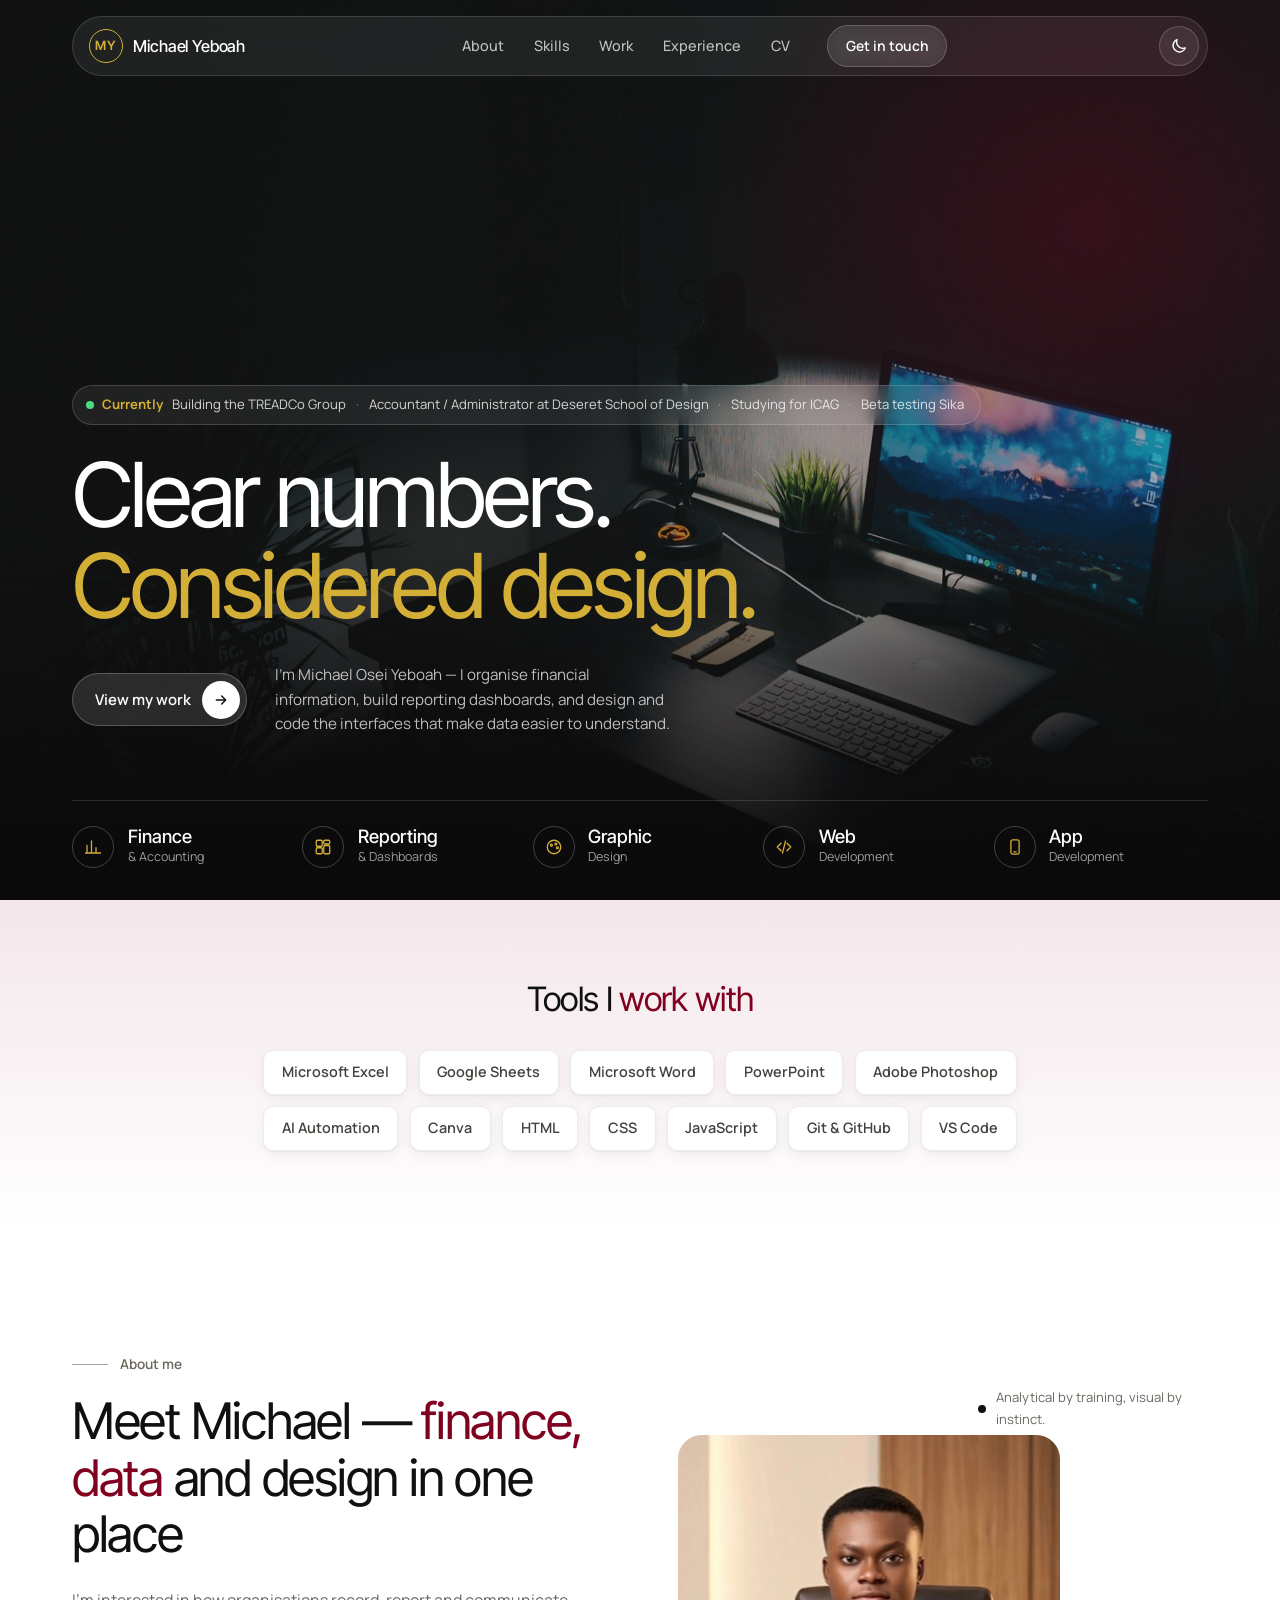
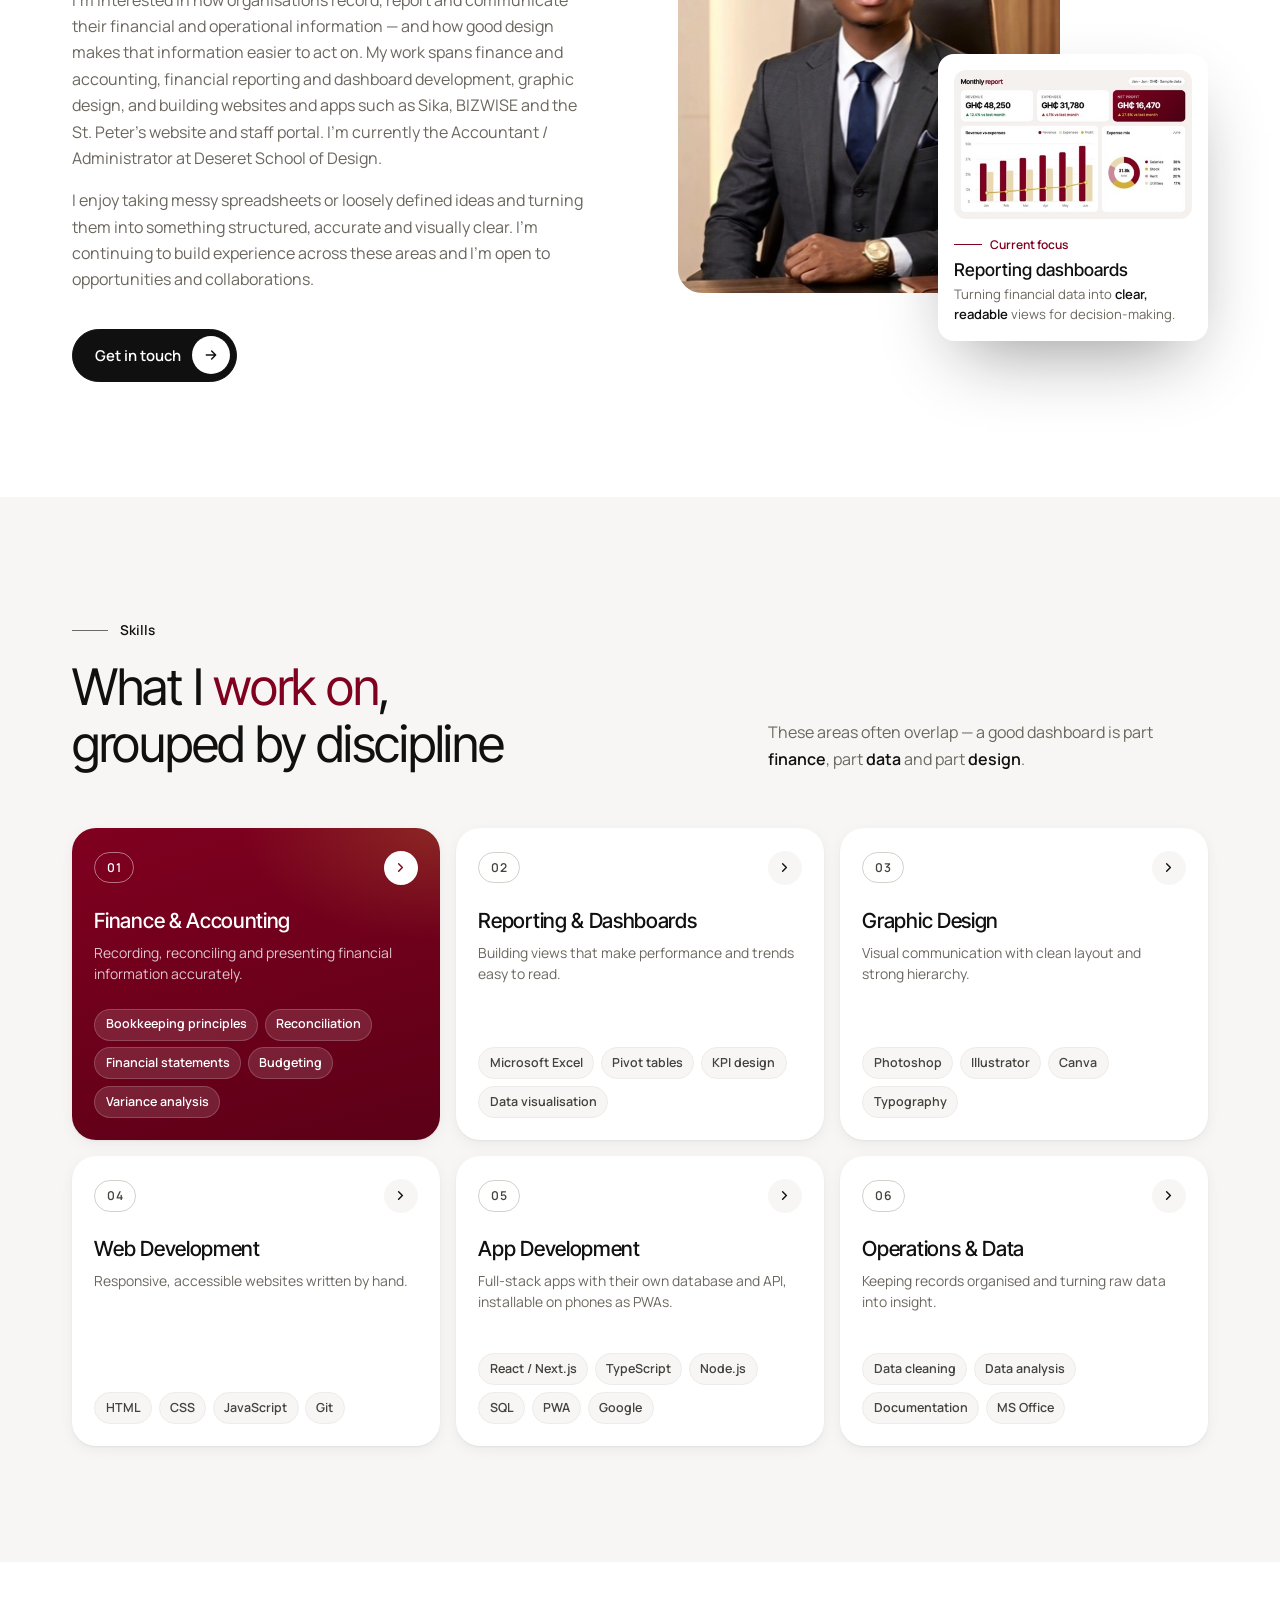
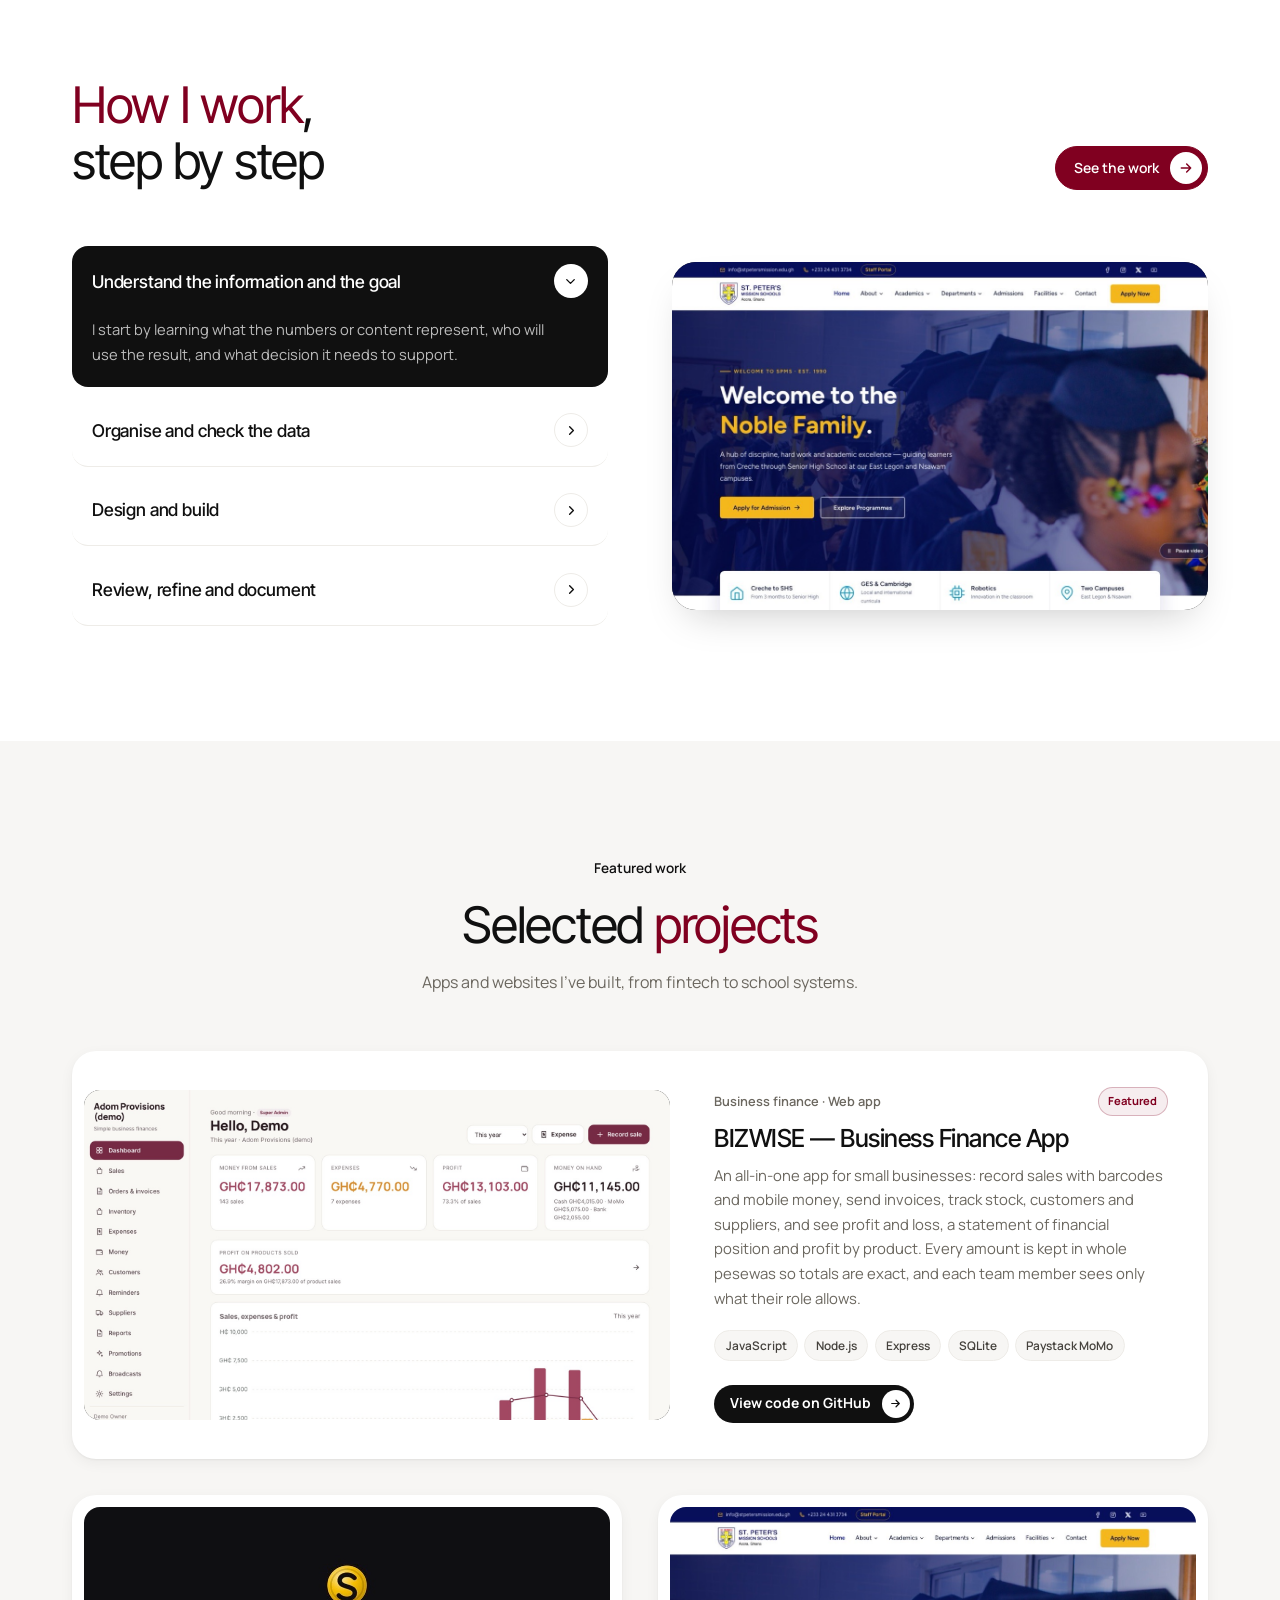
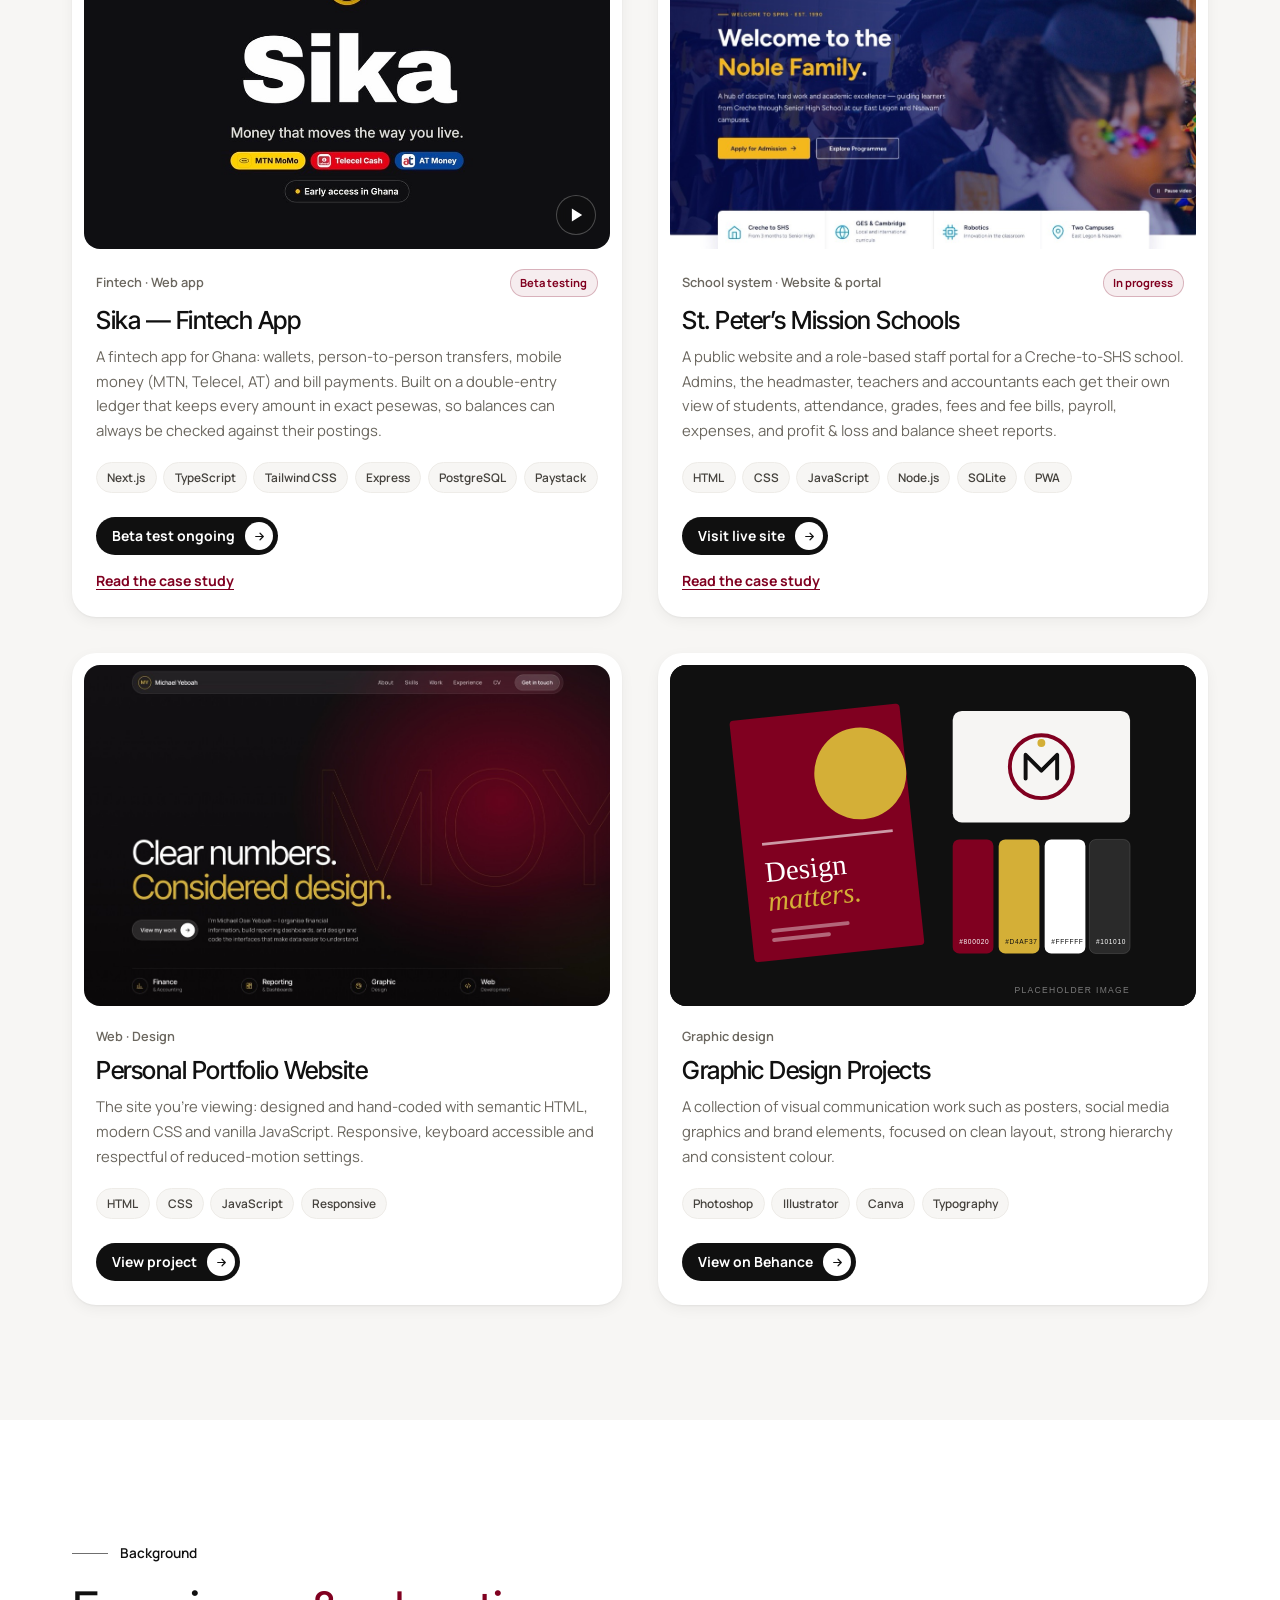
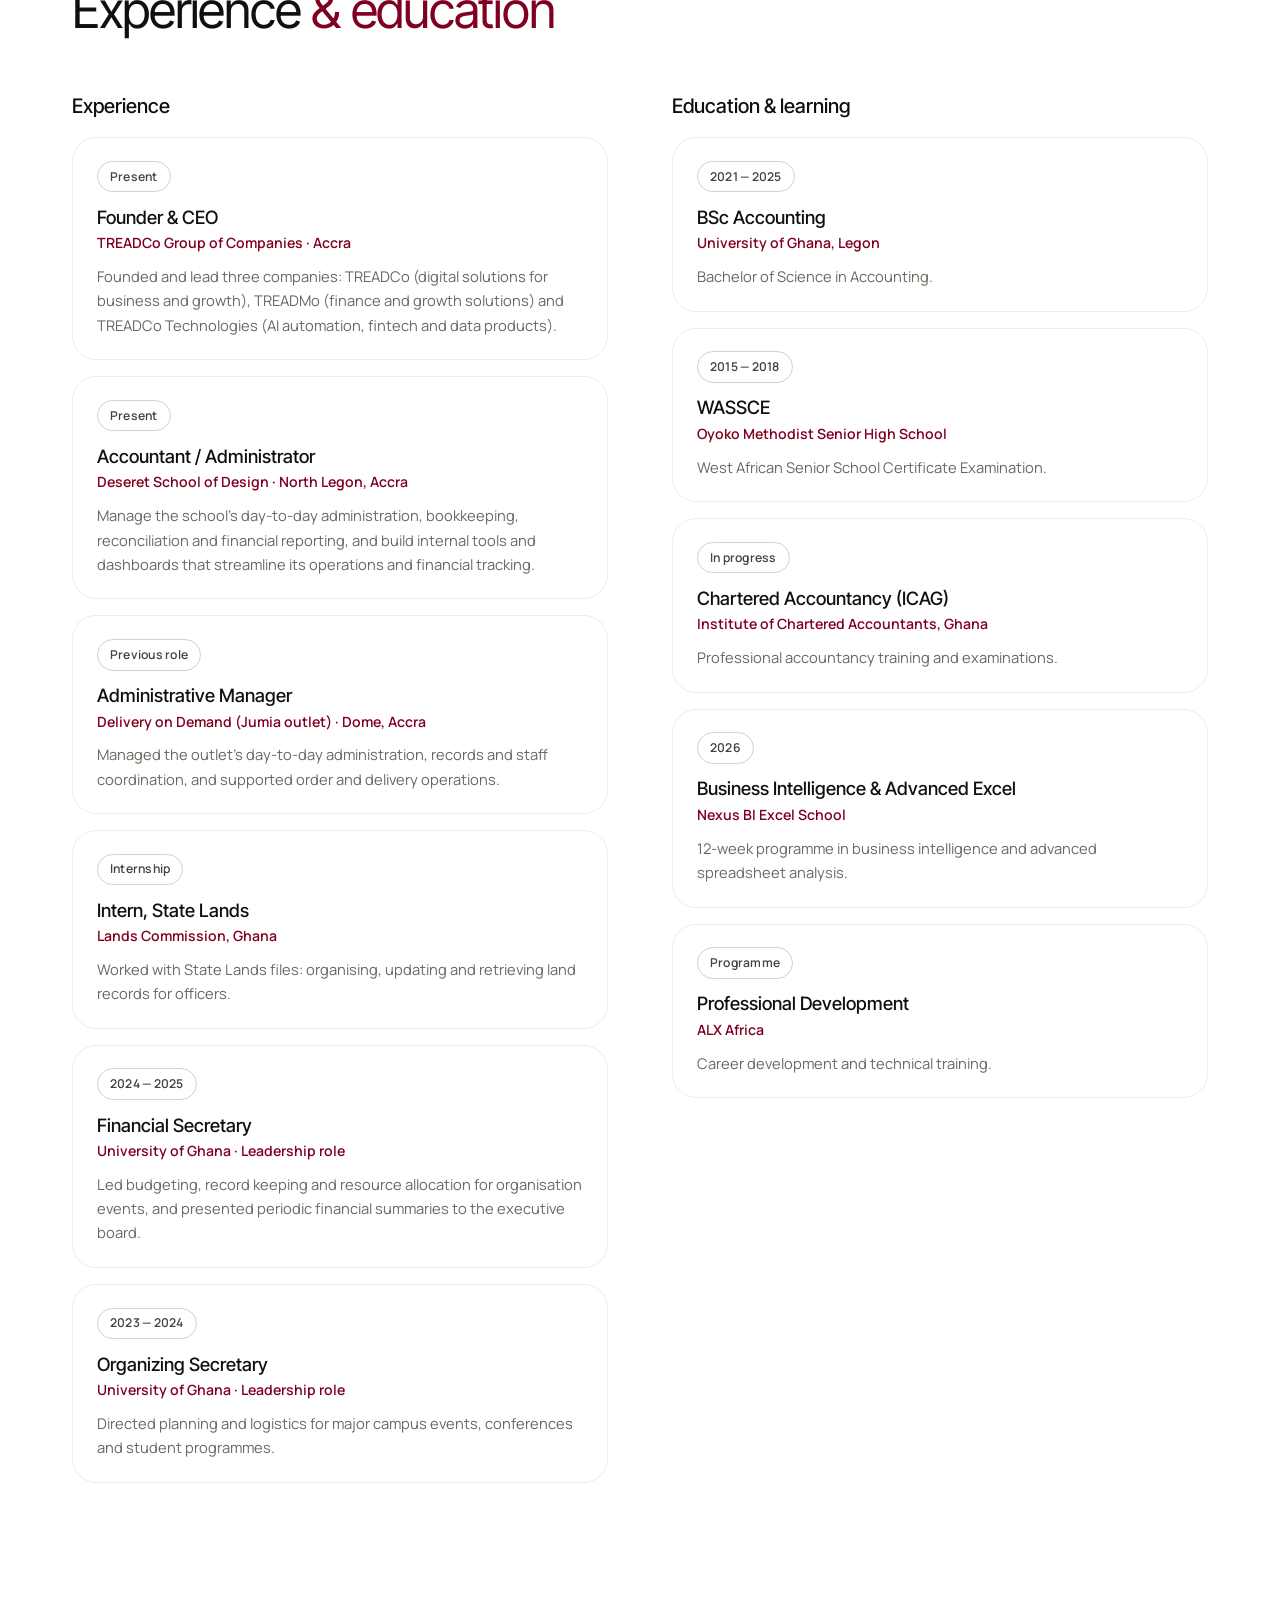
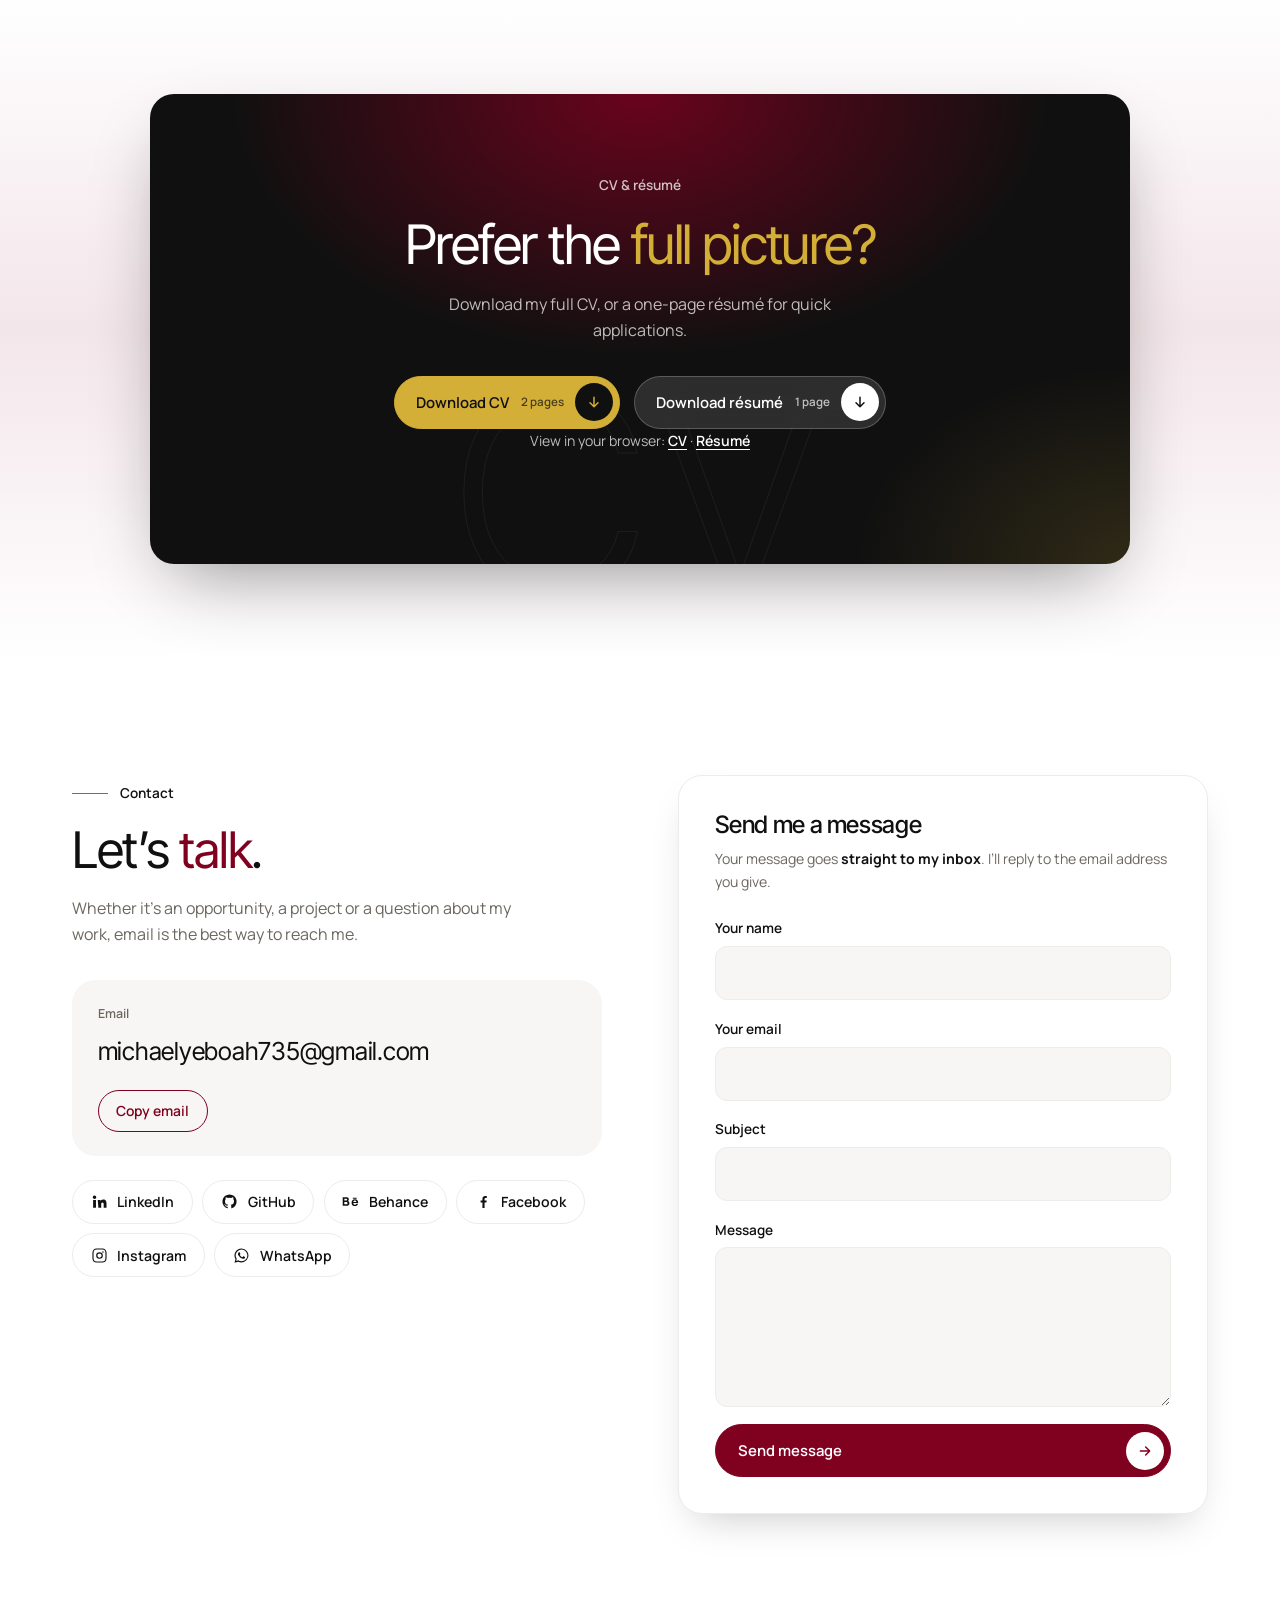
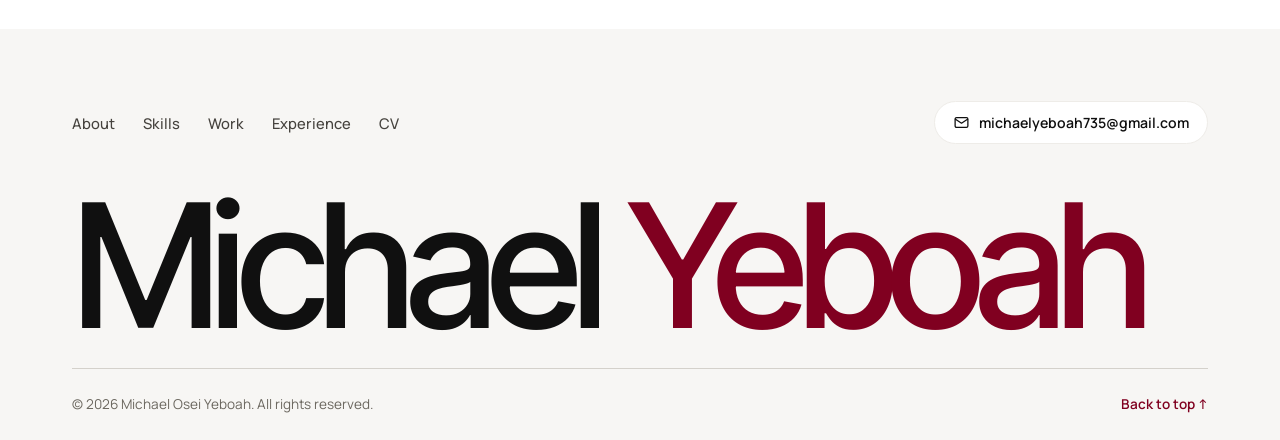
==== commit 6b6ccedc: "Add TREADCo, Jumia outlet and Lands Commission roles Founder & CEO of the TREADCo Group (TREADCo, TR" ====
--- a/index.html
+++ b/index.html
@@ -120,6 +120,7 @@
           <!-- "Currently" status: update these three items as things change -->
           <p class="hero__now">
             <span class="hero__now-label"><span class="hero__now-dot" aria-hidden="true"></span><strong>Currently</strong></span>
+            <span class="hero__now-item">Building the TREADCo Group</span>
             <span class="hero__now-item">Accountant / Administrator at Deseret School of Design</span>
             <span class="hero__now-item">Studying for ICAG</span>
             <span class="hero__now-item">Beta testing Sika</span>
@@ -532,9 +533,27 @@
             <ol class="timeline">
               <li class="timeline__item reveal">
                 <span class="pill-num">Present</span>
+                <h4>Founder &amp; CEO</h4>
+                <p class="timeline__org">TREADCo Group of Companies · Accra</p>
+                <p>Founded and lead three companies: TREADCo (digital solutions for business and growth), TREADMo (finance and growth solutions) and TREADCo Technologies (AI automation, fintech and data products).</p>
+              </li>
+              <li class="timeline__item reveal">
+                <span class="pill-num">Present</span>
                 <h4>Accountant / Administrator</h4>
                 <p class="timeline__org">Deseret School of Design · North Legon, Accra</p>
                 <p>Manage the school’s day-to-day administration, bookkeeping, reconciliation and financial reporting, and build internal tools and dashboards that streamline its operations and financial tracking.</p>
+              </li>
+              <li class="timeline__item reveal">
+                <span class="pill-num">Previous role</span>
+                <h4>Administrative Manager</h4>
+                <p class="timeline__org">Delivery on Demand (Jumia outlet) · Dome, Accra</p>
+                <p>Managed the outlet’s day-to-day administration, records and staff coordination, and supported order and delivery operations.</p>
+              </li>
+              <li class="timeline__item reveal">
+                <span class="pill-num">Internship</span>
+                <h4>Intern, State Lands</h4>
+                <p class="timeline__org">Lands Commission, Ghana</p>
+                <p>Worked with State Lands files: organising, updating and retrieving land records for officers.</p>
               </li>
               <li class="timeline__item reveal">
                 <span class="pill-num">2024 — 2025</span>
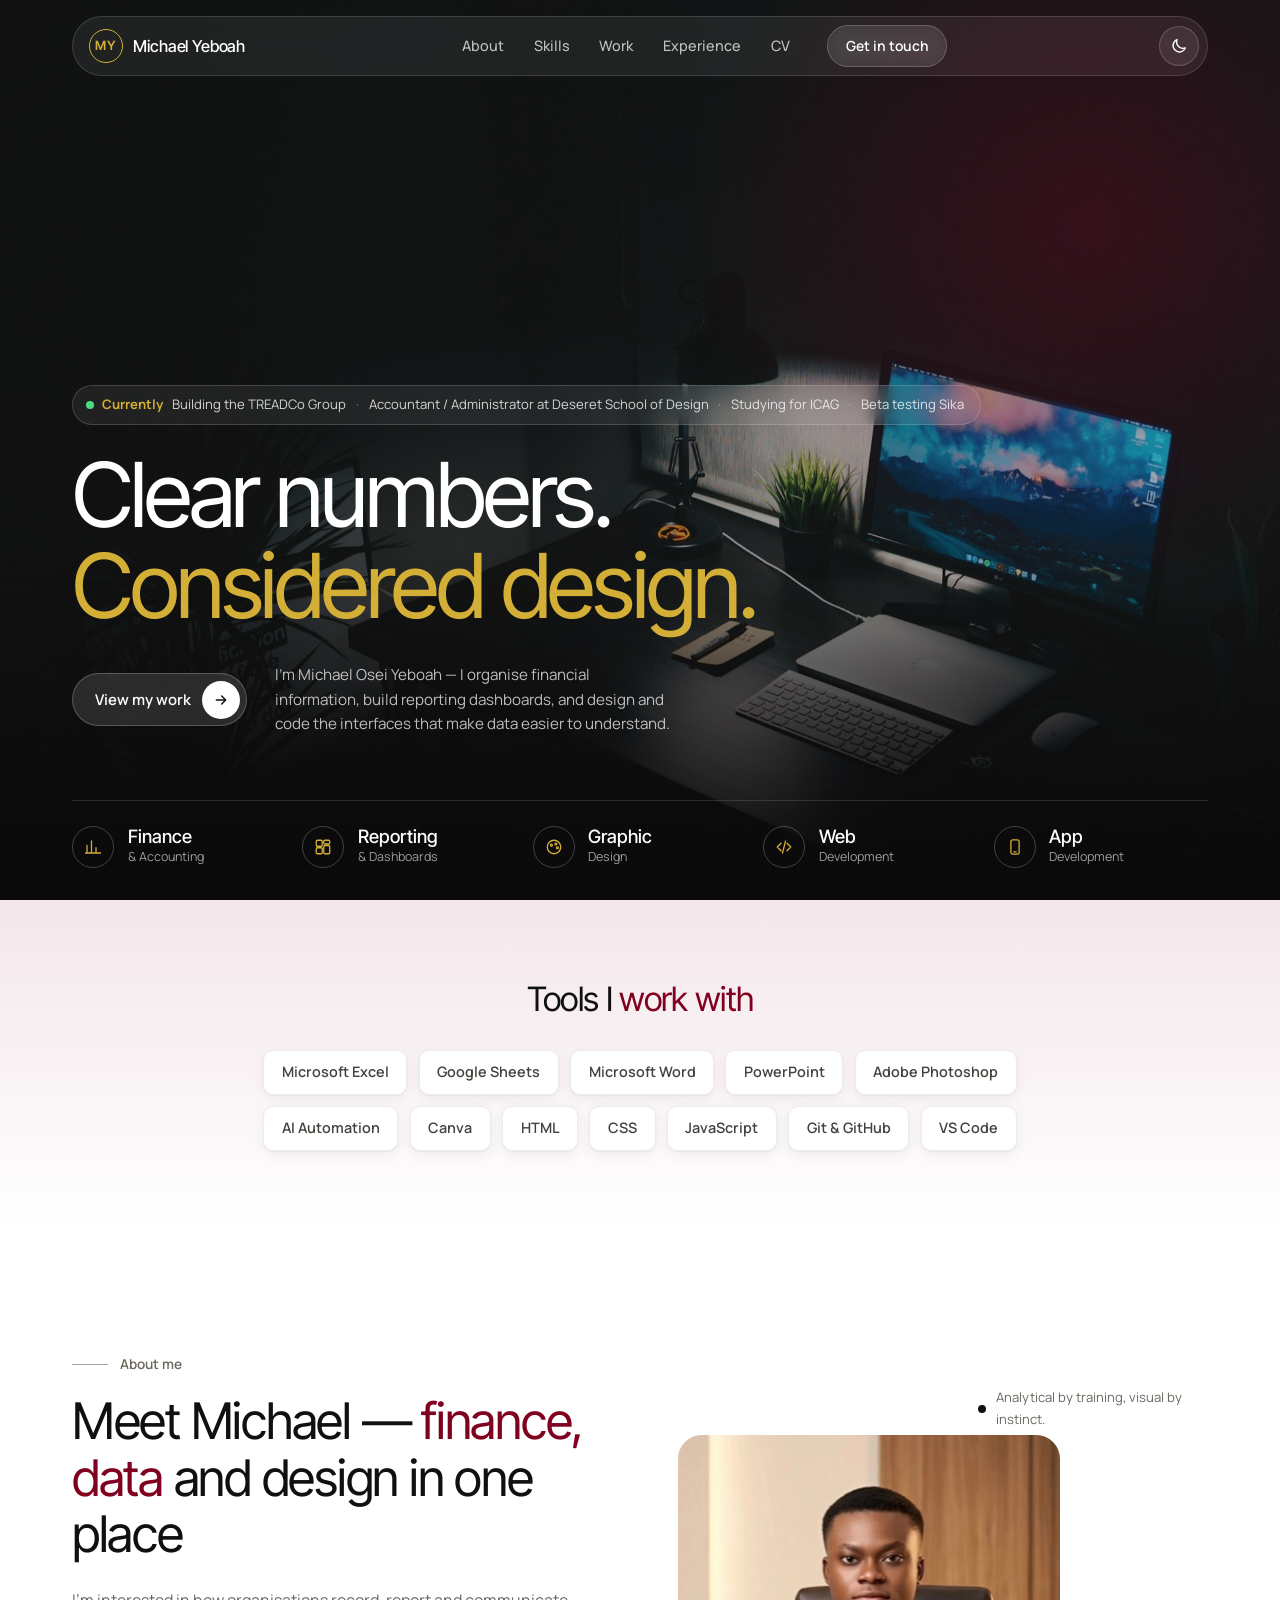
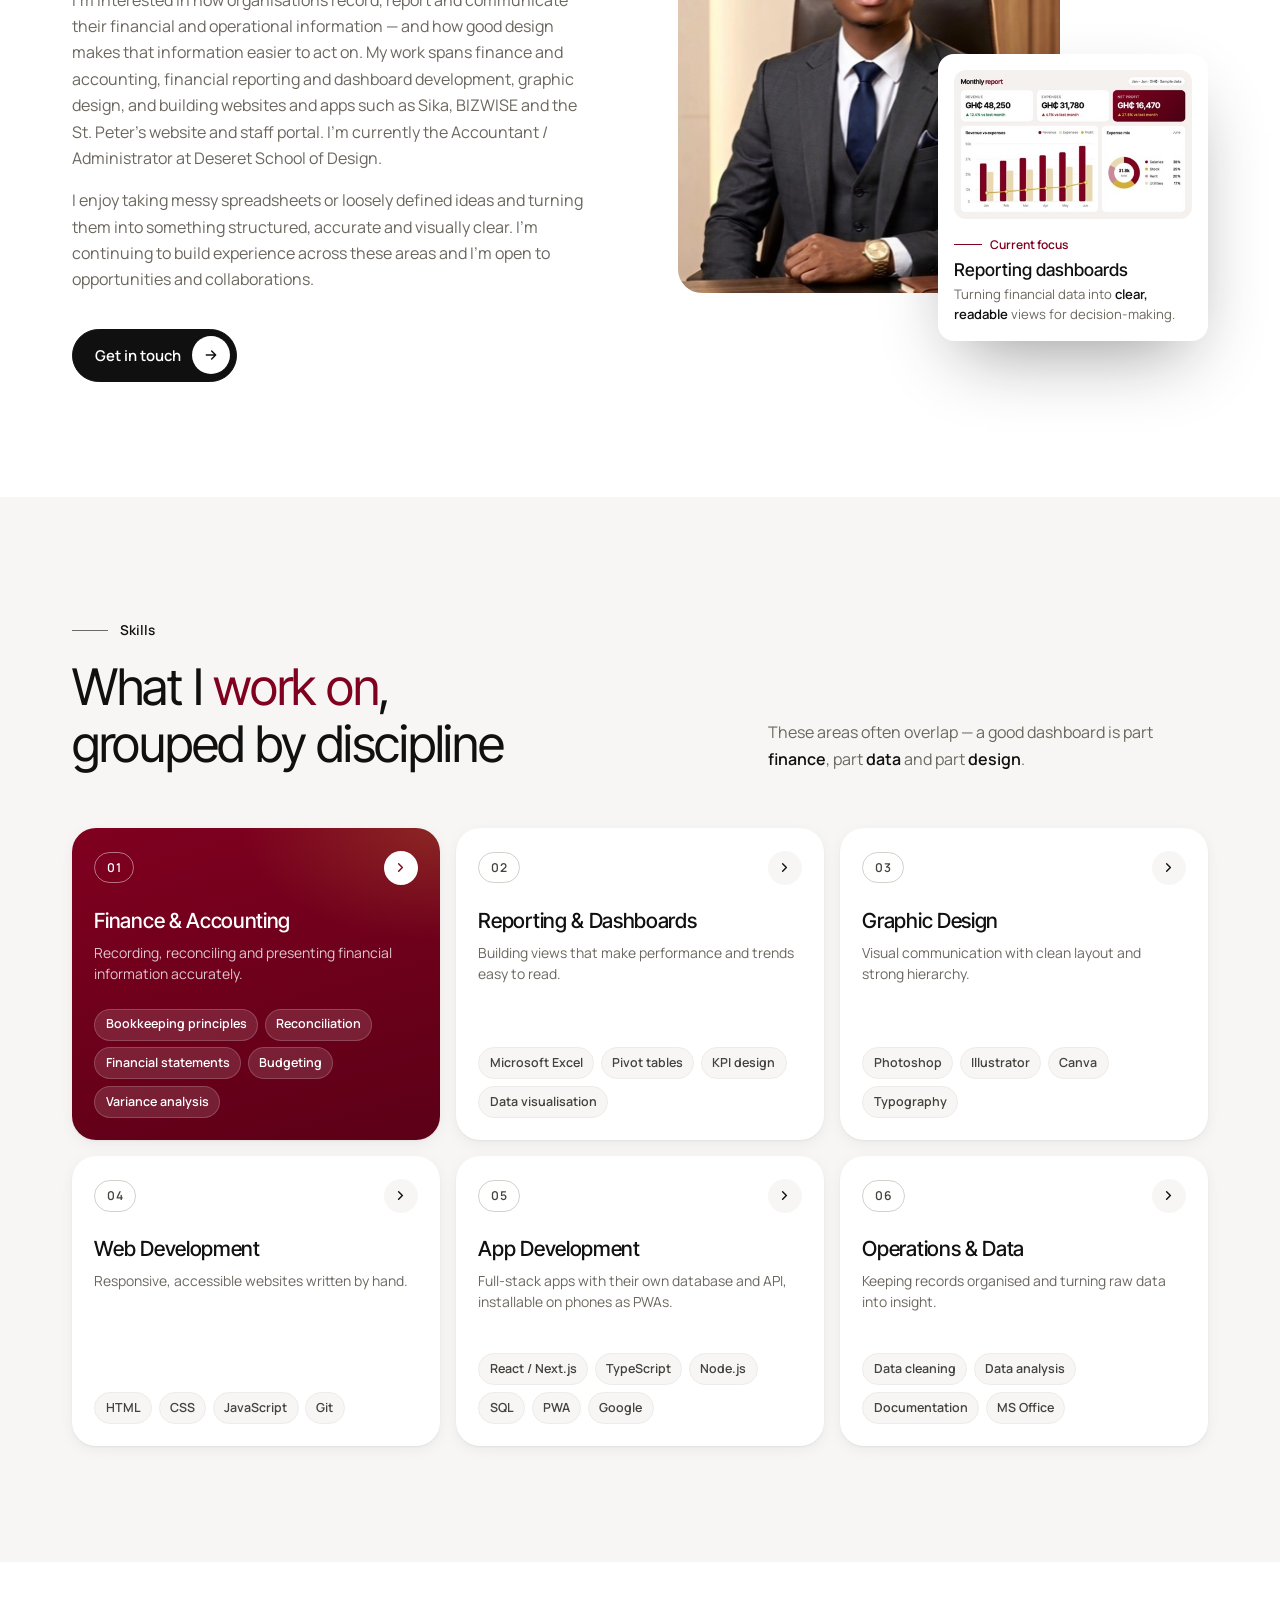
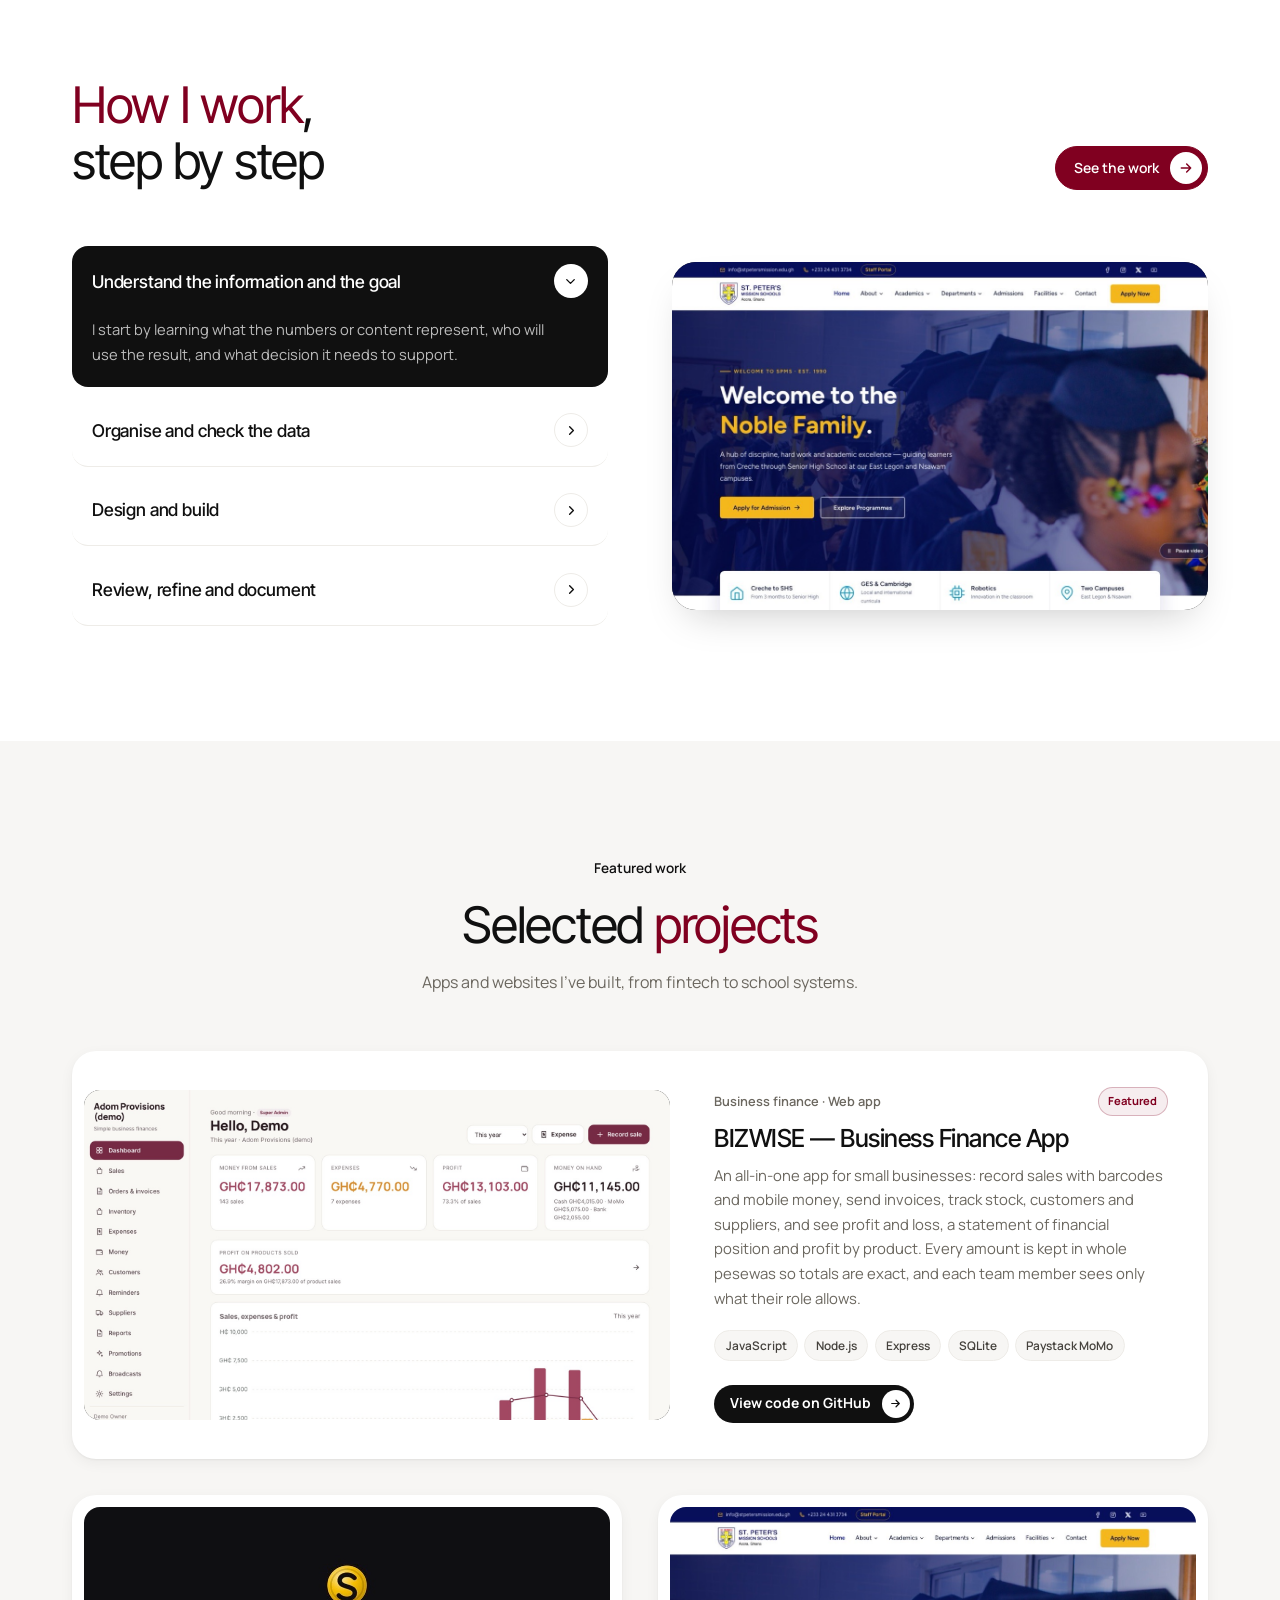
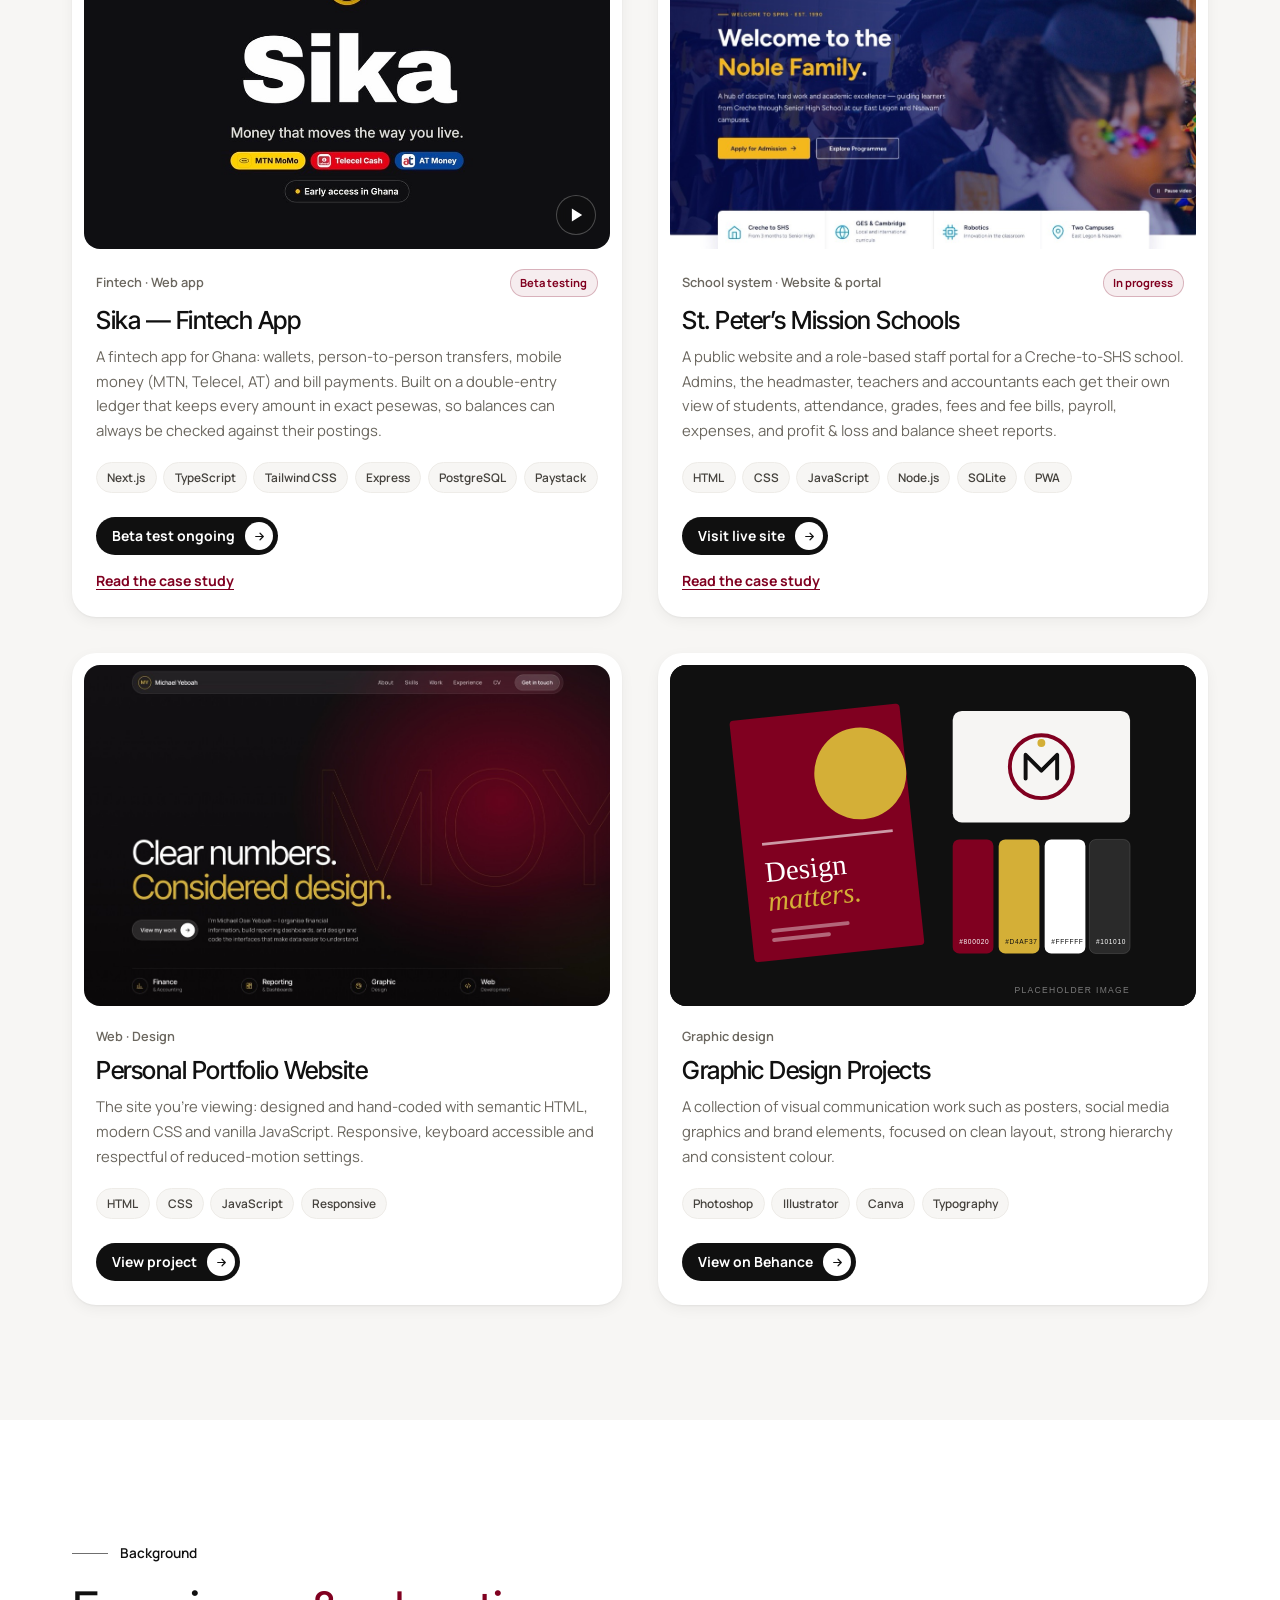
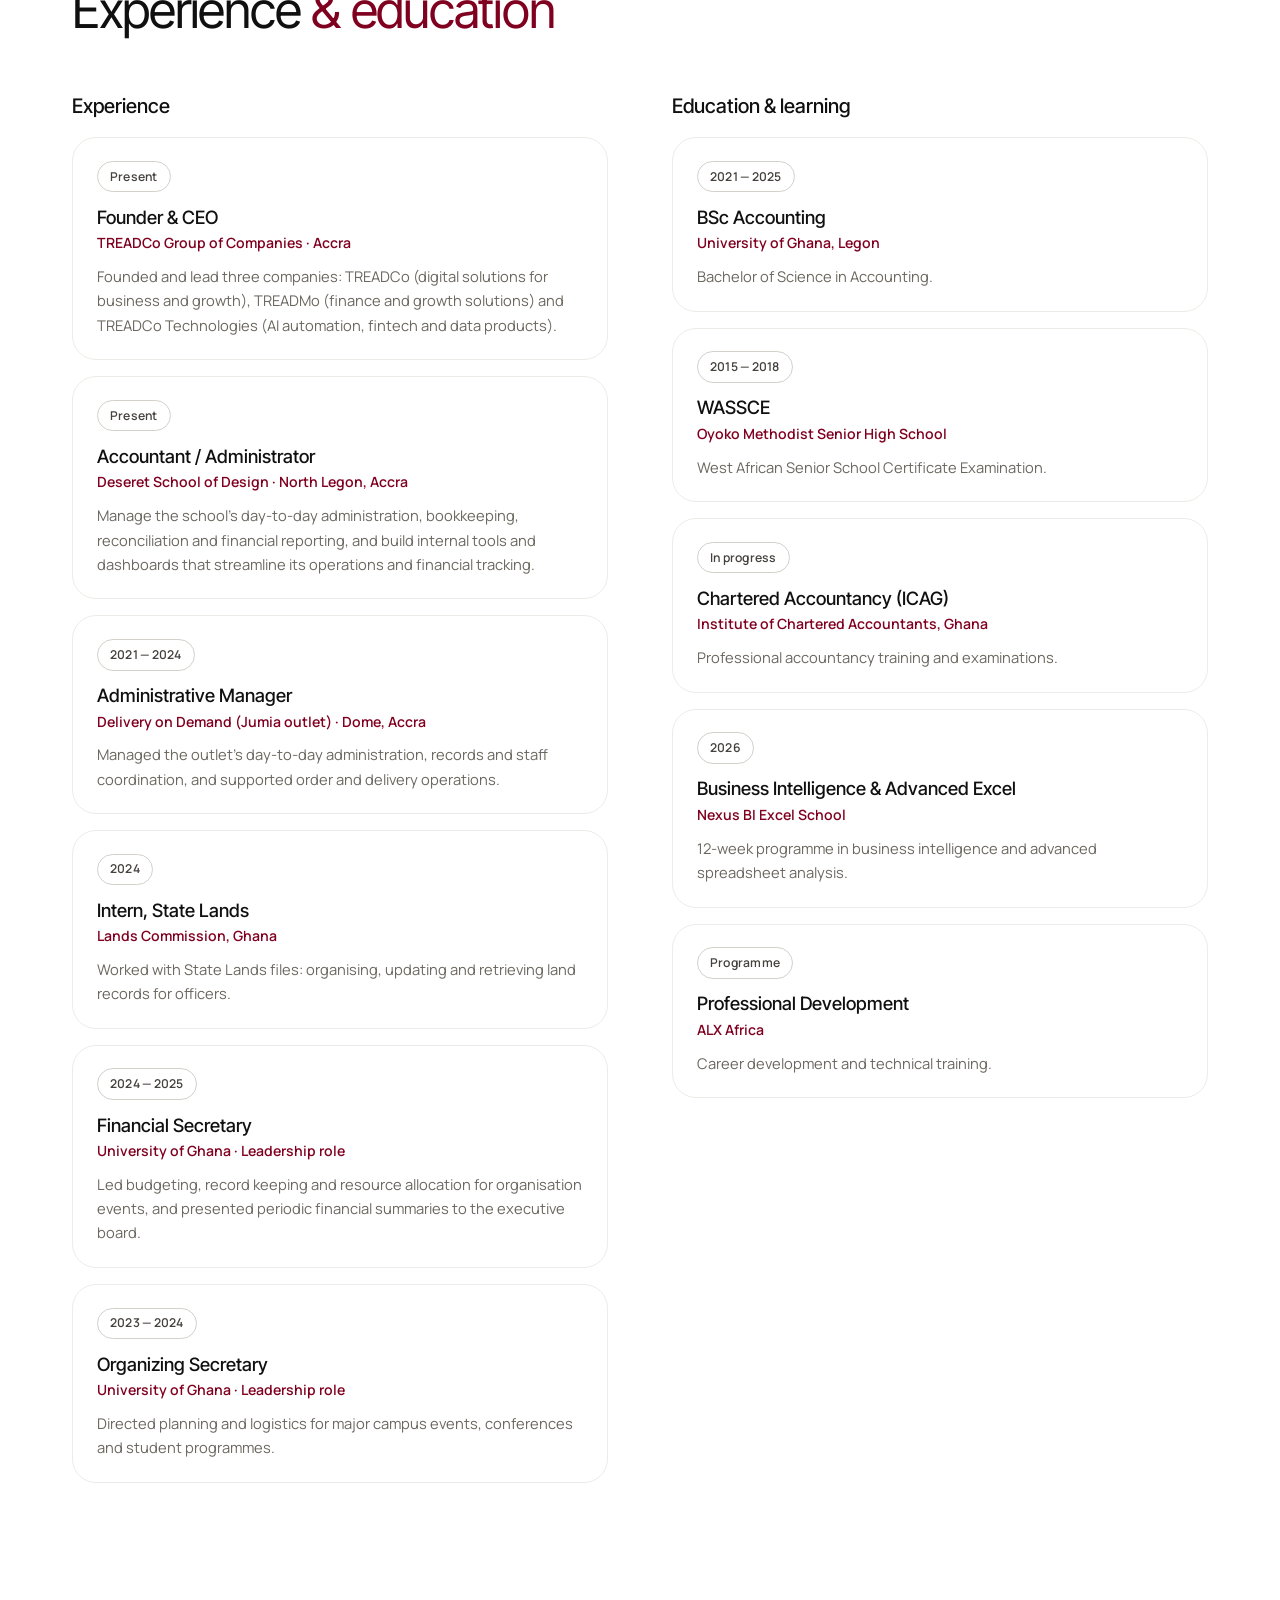
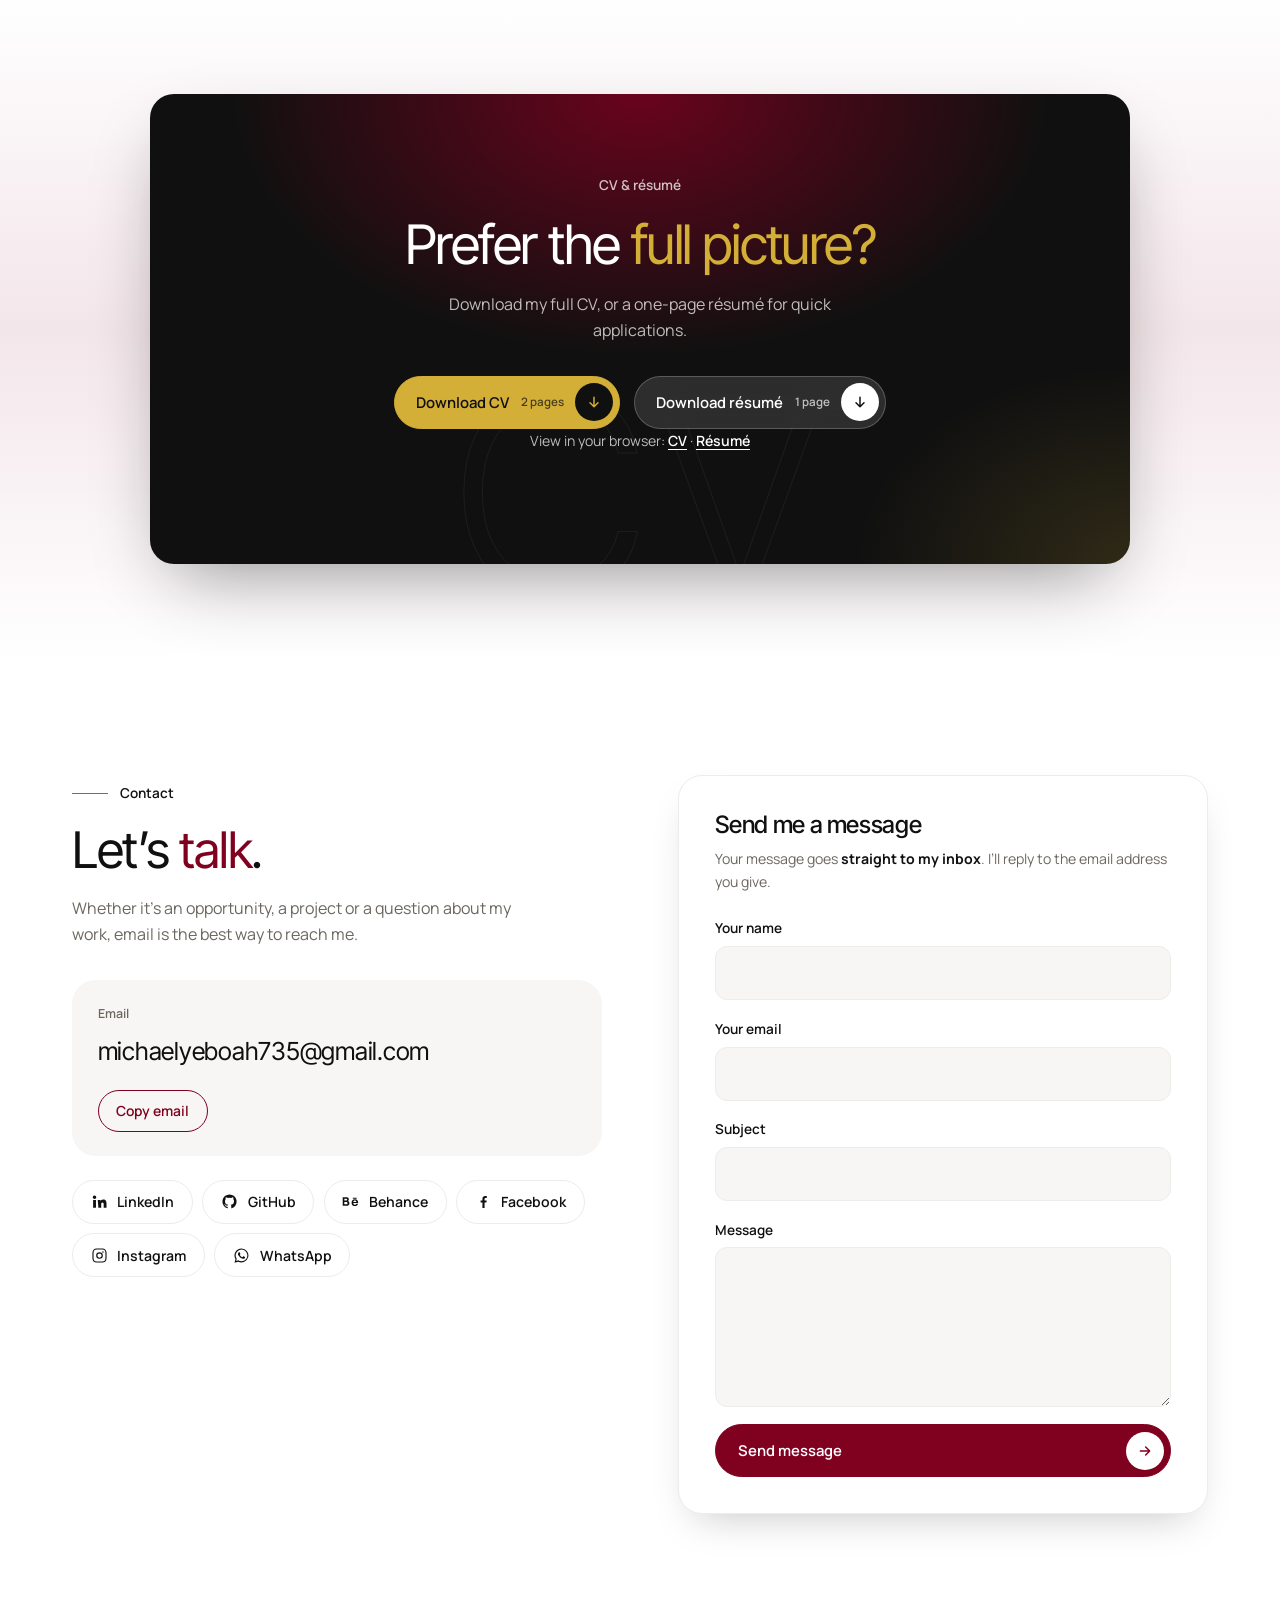
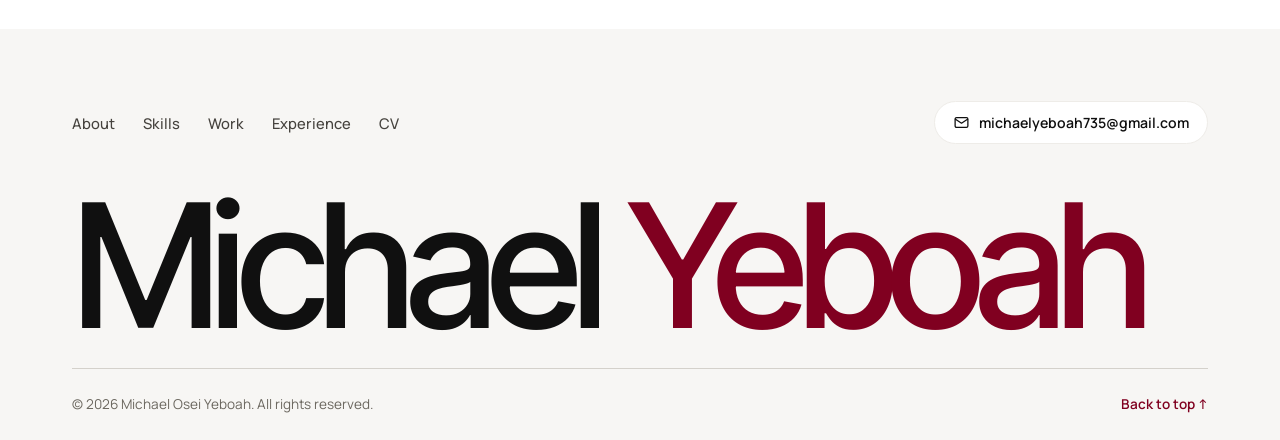
==== commit 6d1fac1d: "Add dates for the Jumia outlet (2021–2024) and Lands Commission (2024) roles Co-Authored-By: Claude " ====
--- a/index.html
+++ b/index.html
@@ -544,13 +544,13 @@
                 <p>Manage the school’s day-to-day administration, bookkeeping, reconciliation and financial reporting, and build internal tools and dashboards that streamline its operations and financial tracking.</p>
               </li>
               <li class="timeline__item reveal">
-                <span class="pill-num">Previous role</span>
+                <span class="pill-num">2021 — 2024</span>
                 <h4>Administrative Manager</h4>
                 <p class="timeline__org">Delivery on Demand (Jumia outlet) · Dome, Accra</p>
                 <p>Managed the outlet’s day-to-day administration, records and staff coordination, and supported order and delivery operations.</p>
               </li>
               <li class="timeline__item reveal">
-                <span class="pill-num">Internship</span>
+                <span class="pill-num">2024</span>
                 <h4>Intern, State Lands</h4>
                 <p class="timeline__org">Lands Commission, Ghana</p>
                 <p>Worked with State Lands files: organising, updating and retrieving land records for officers.</p>
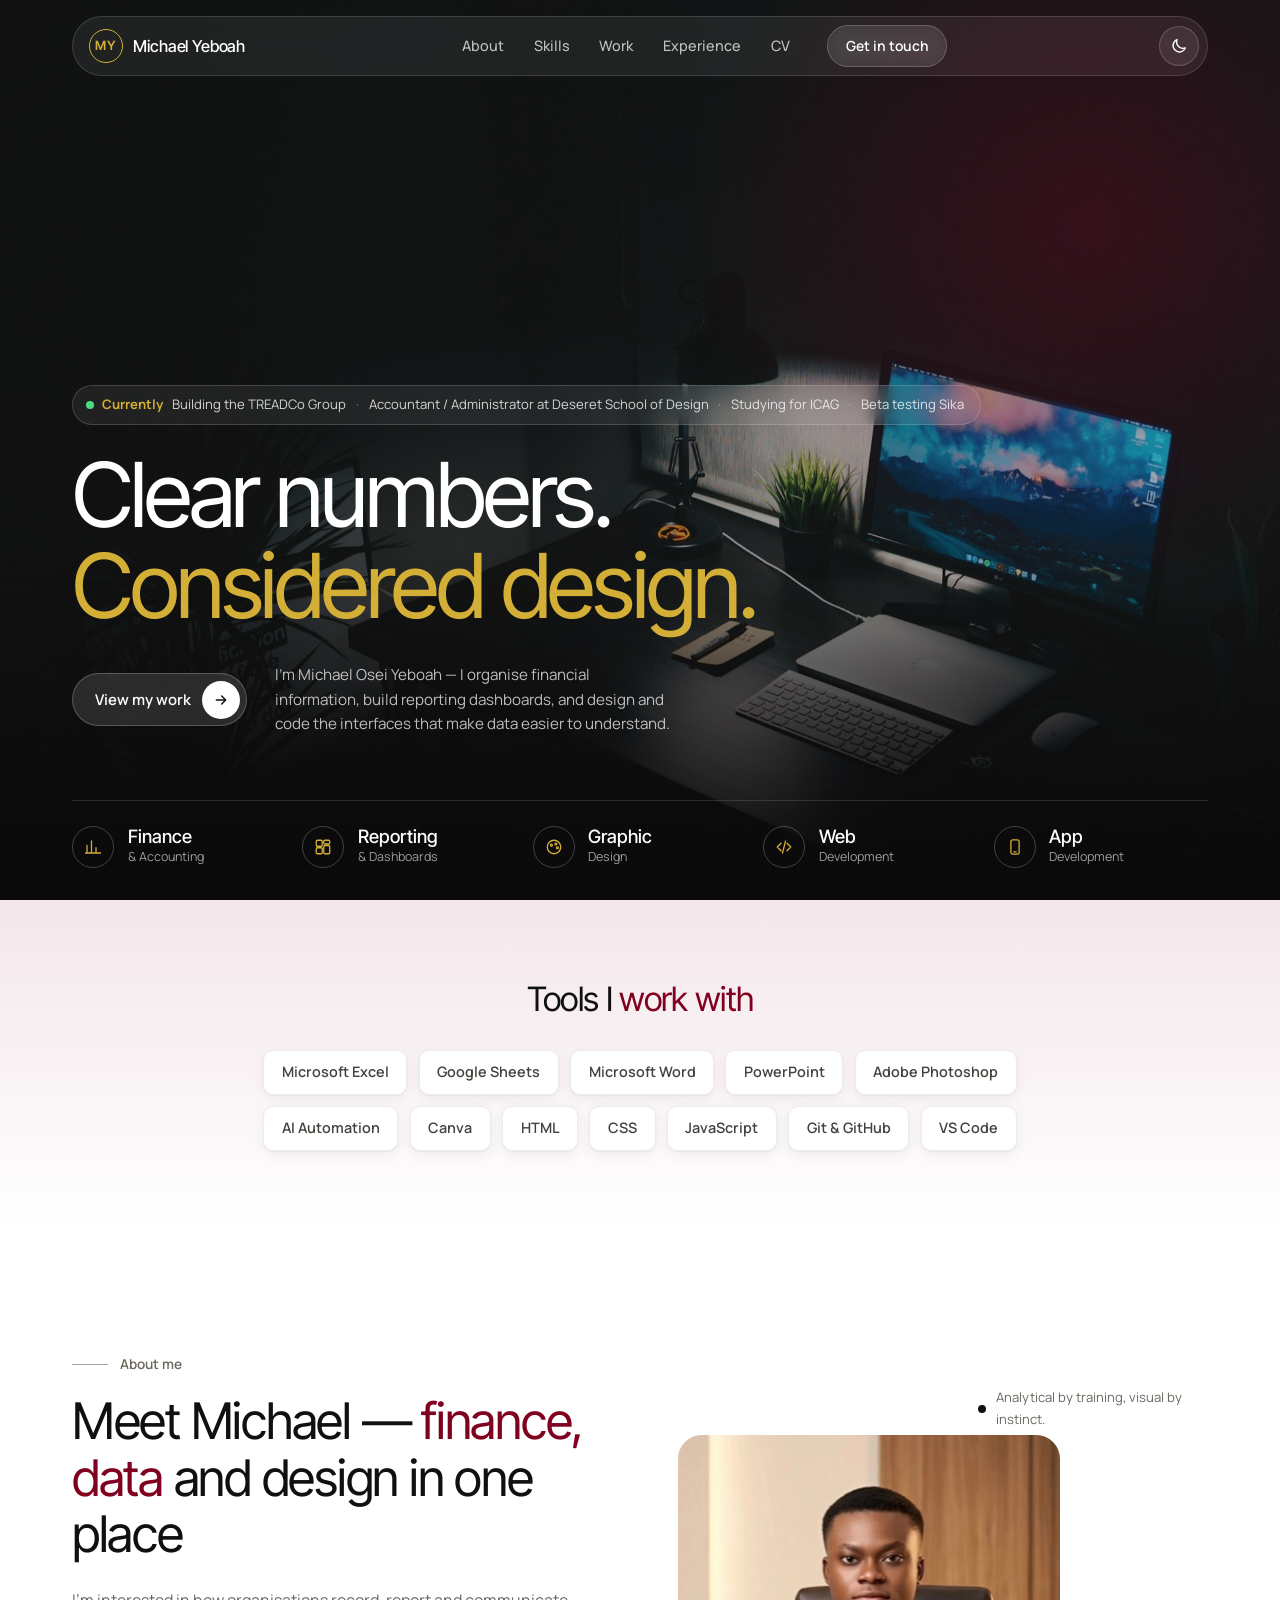
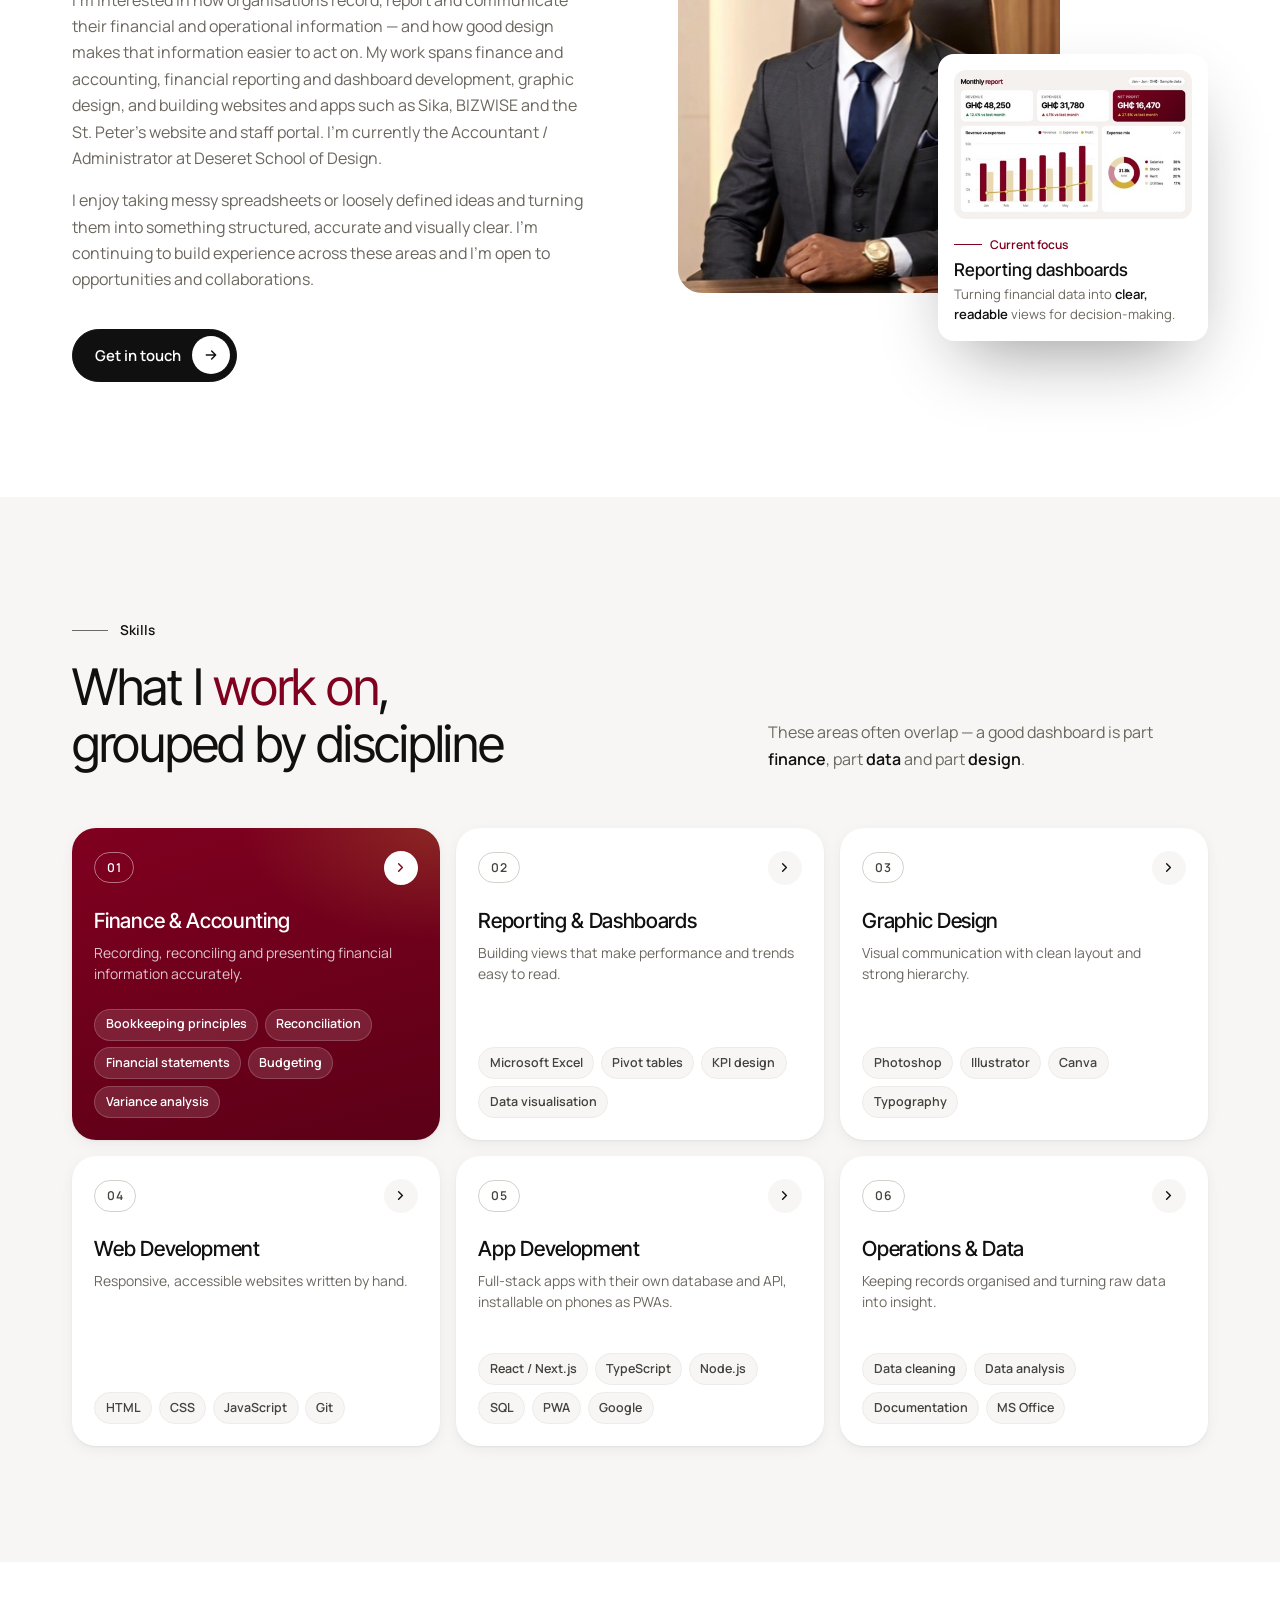
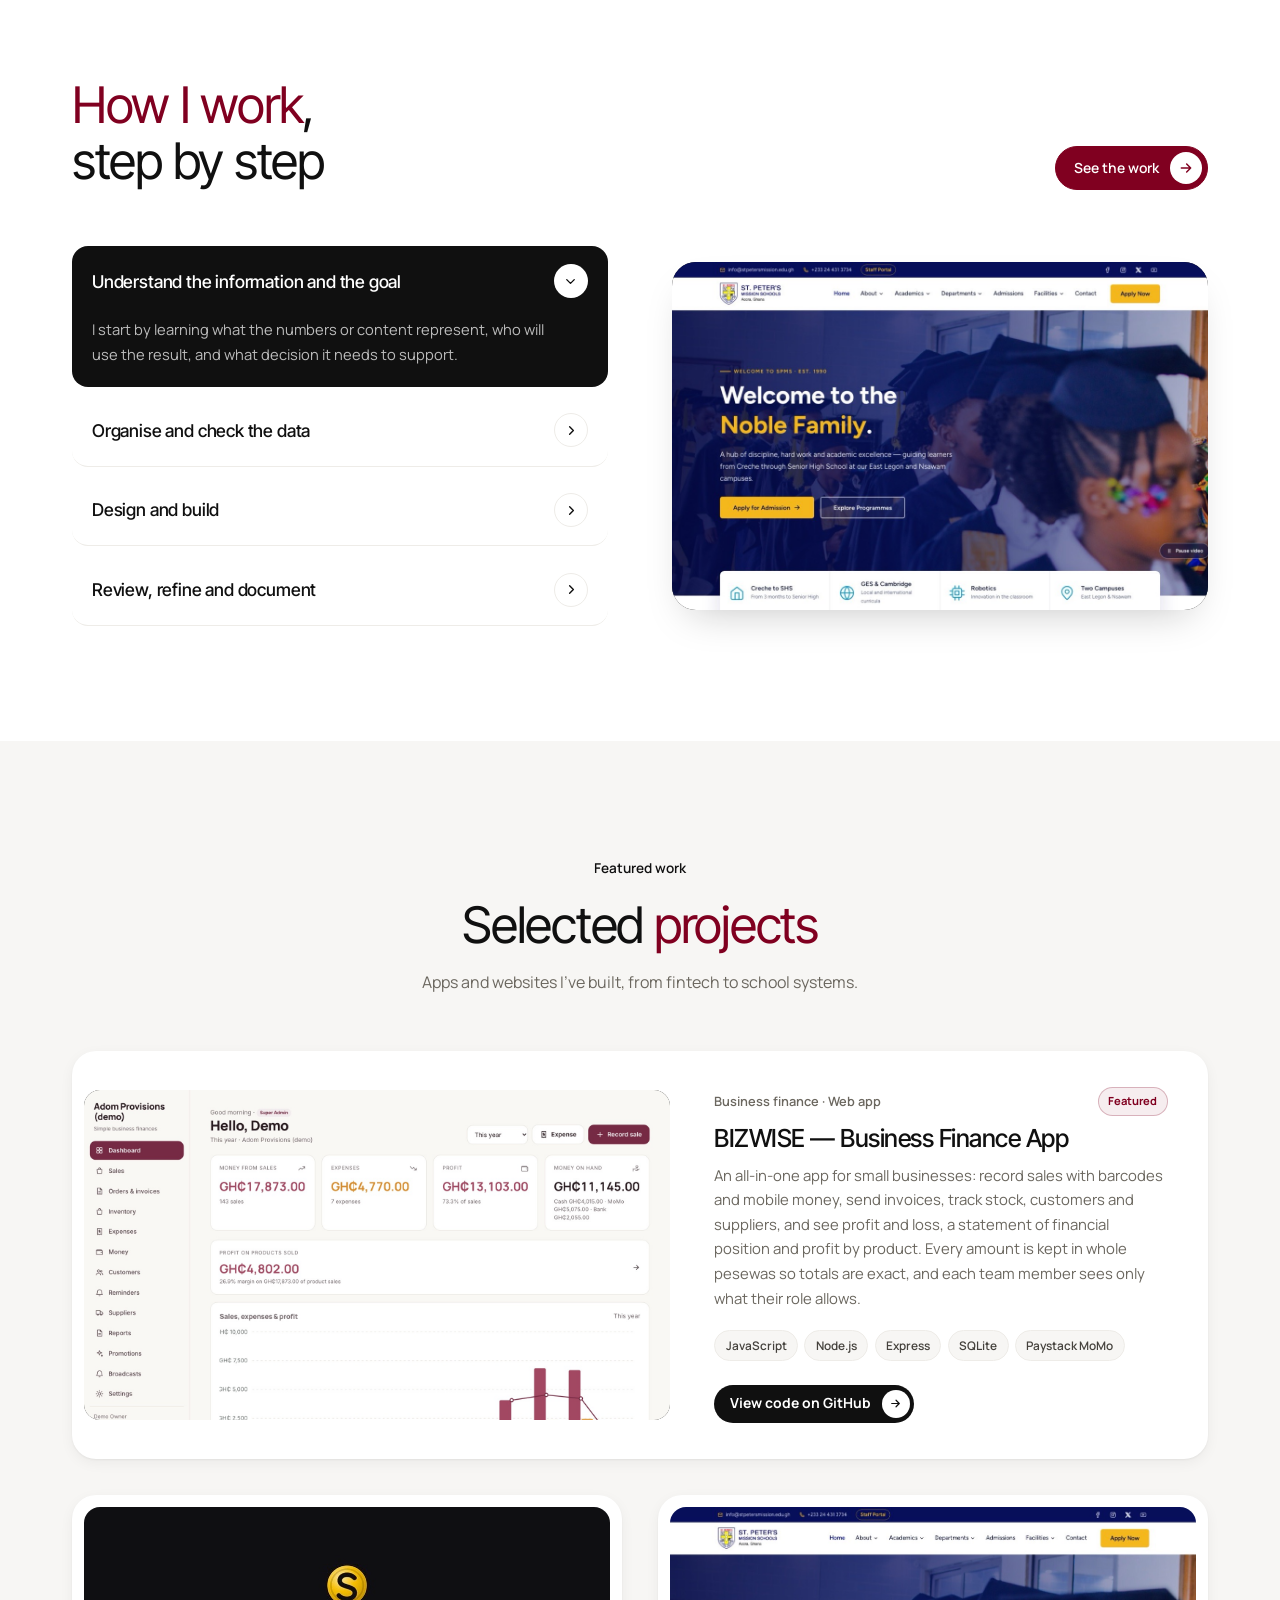
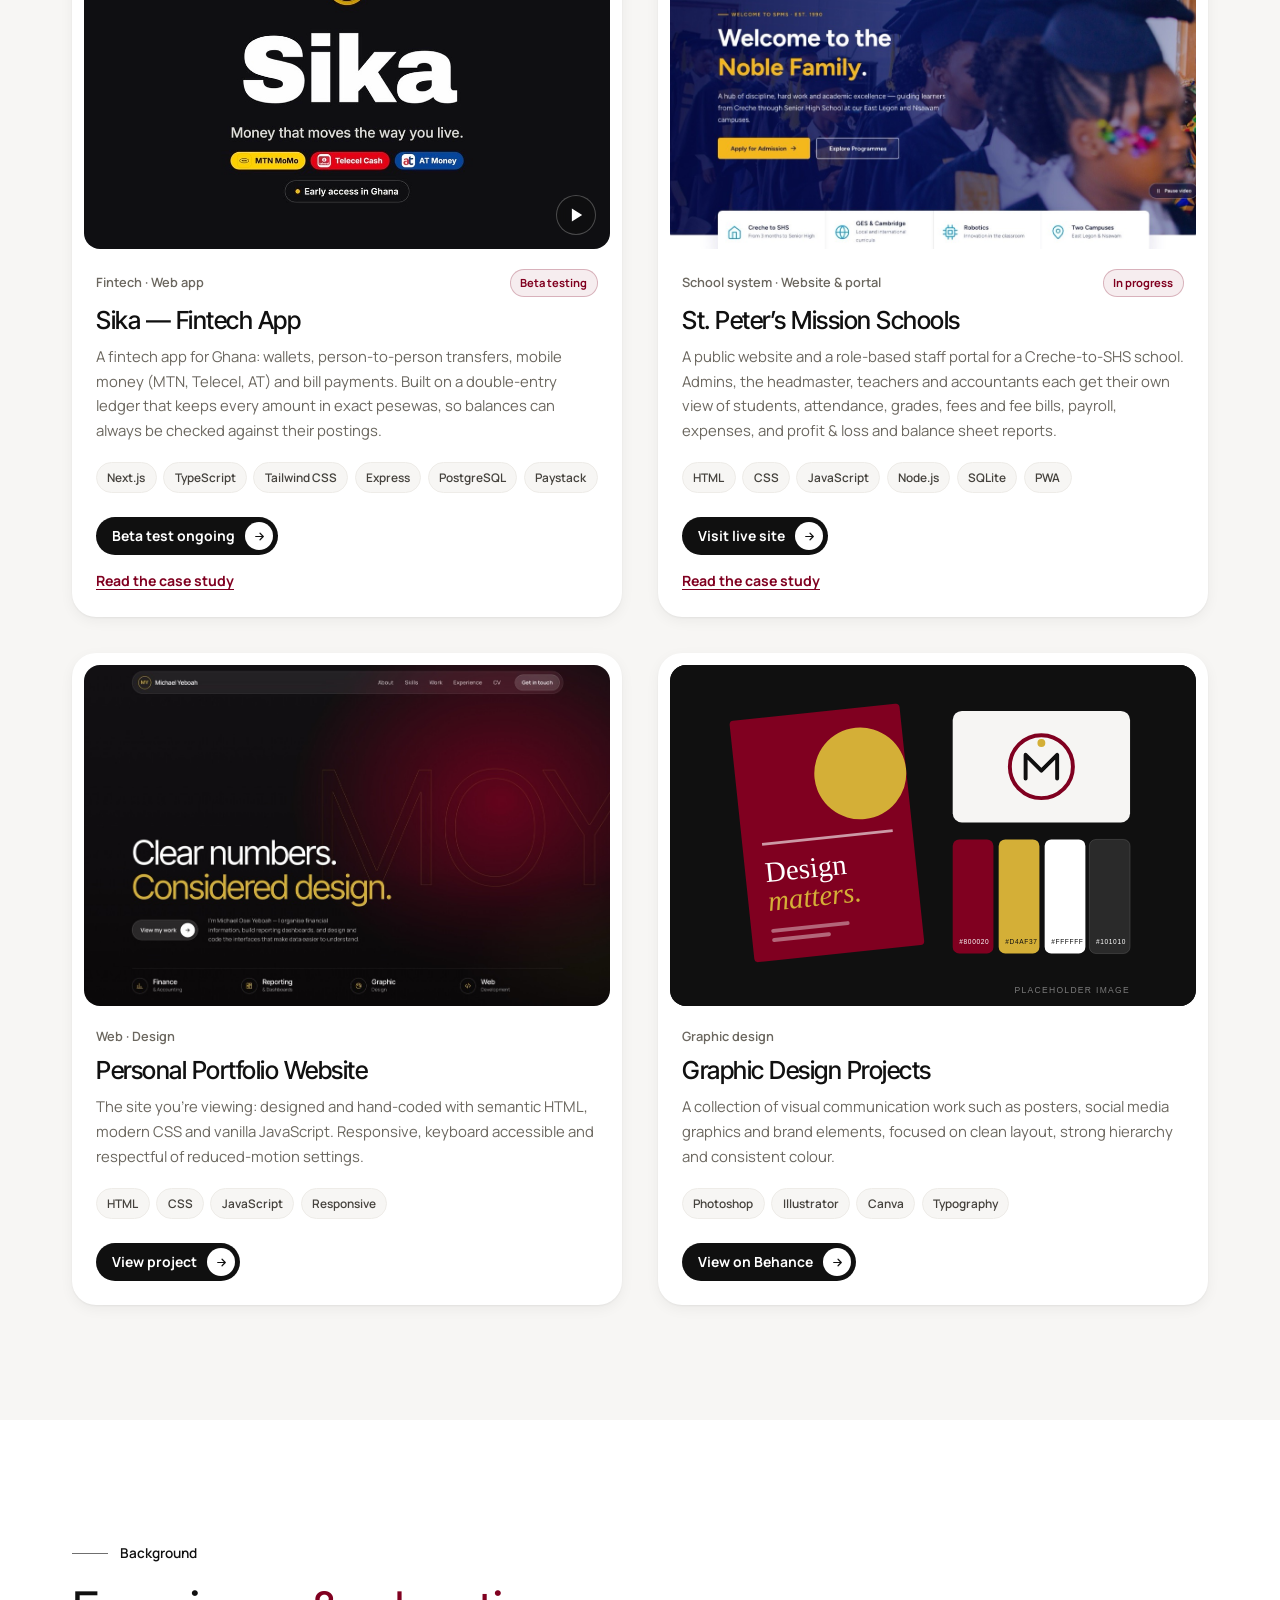
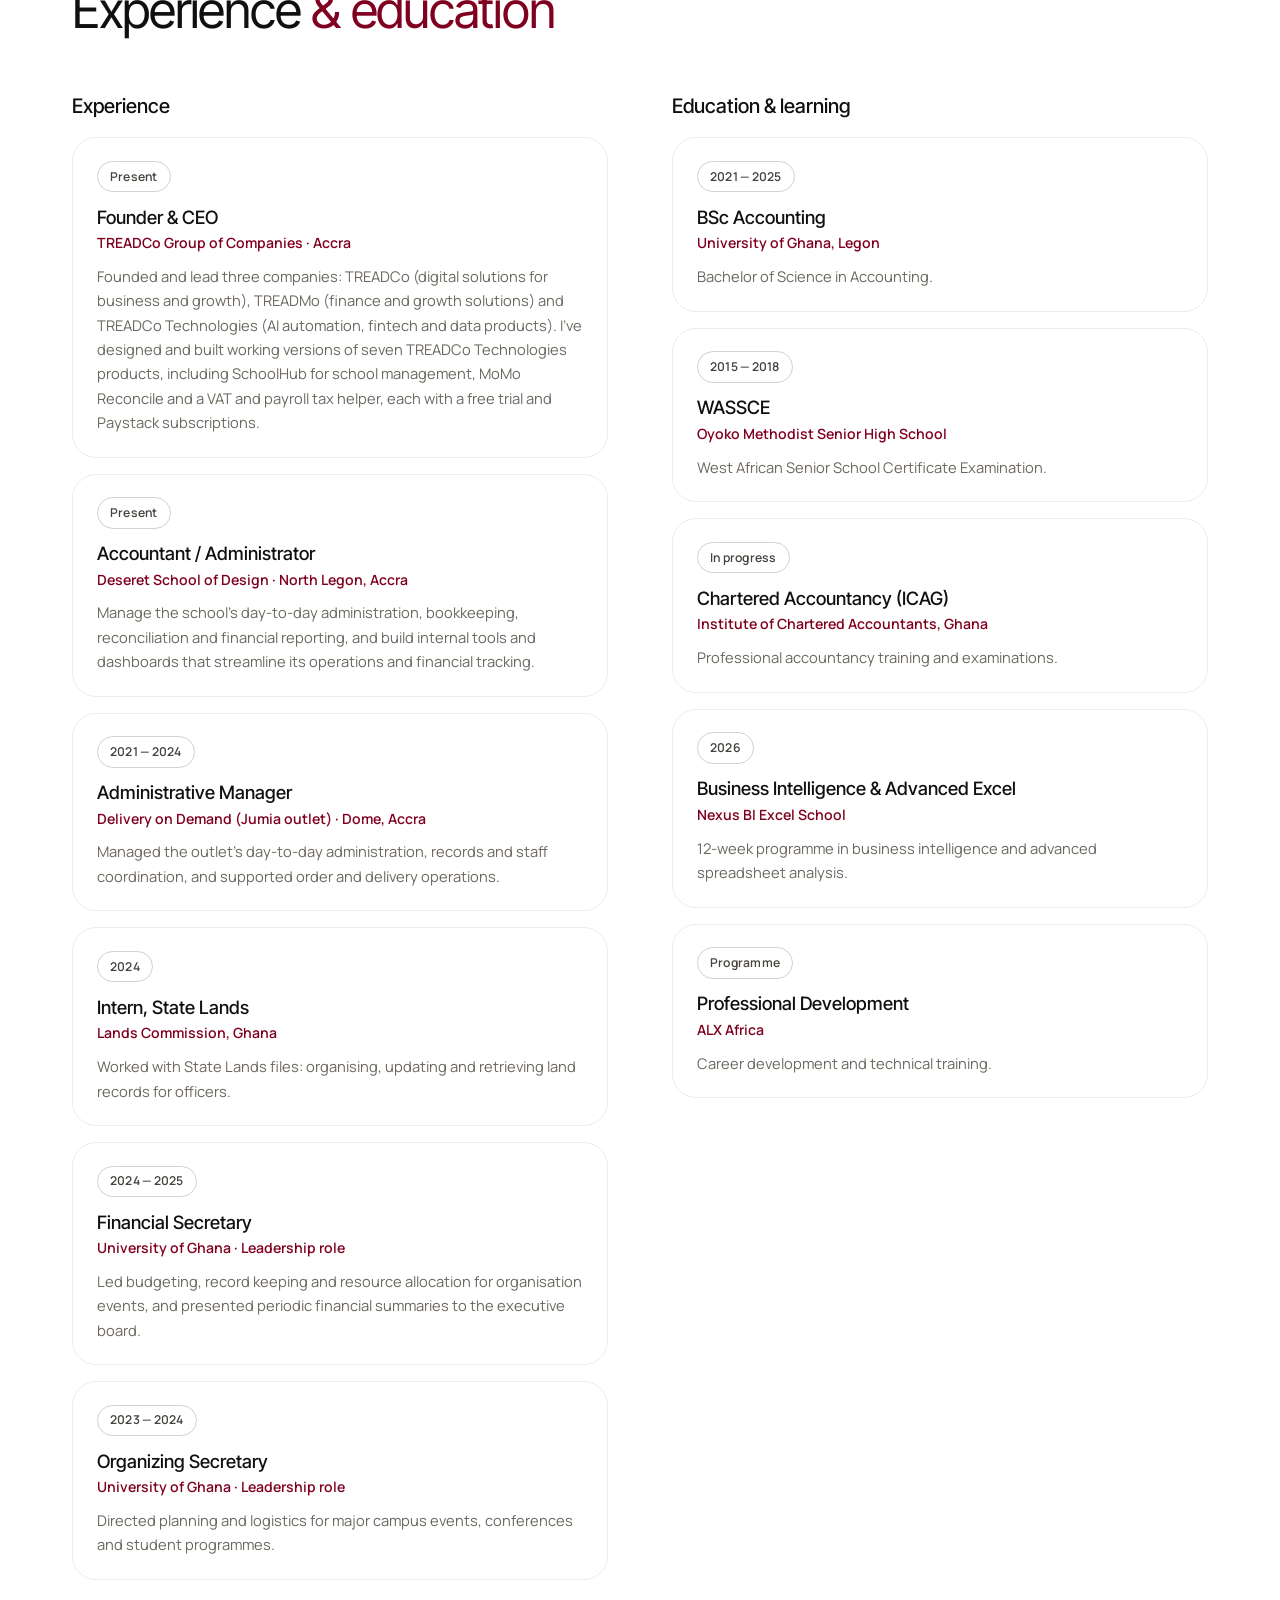
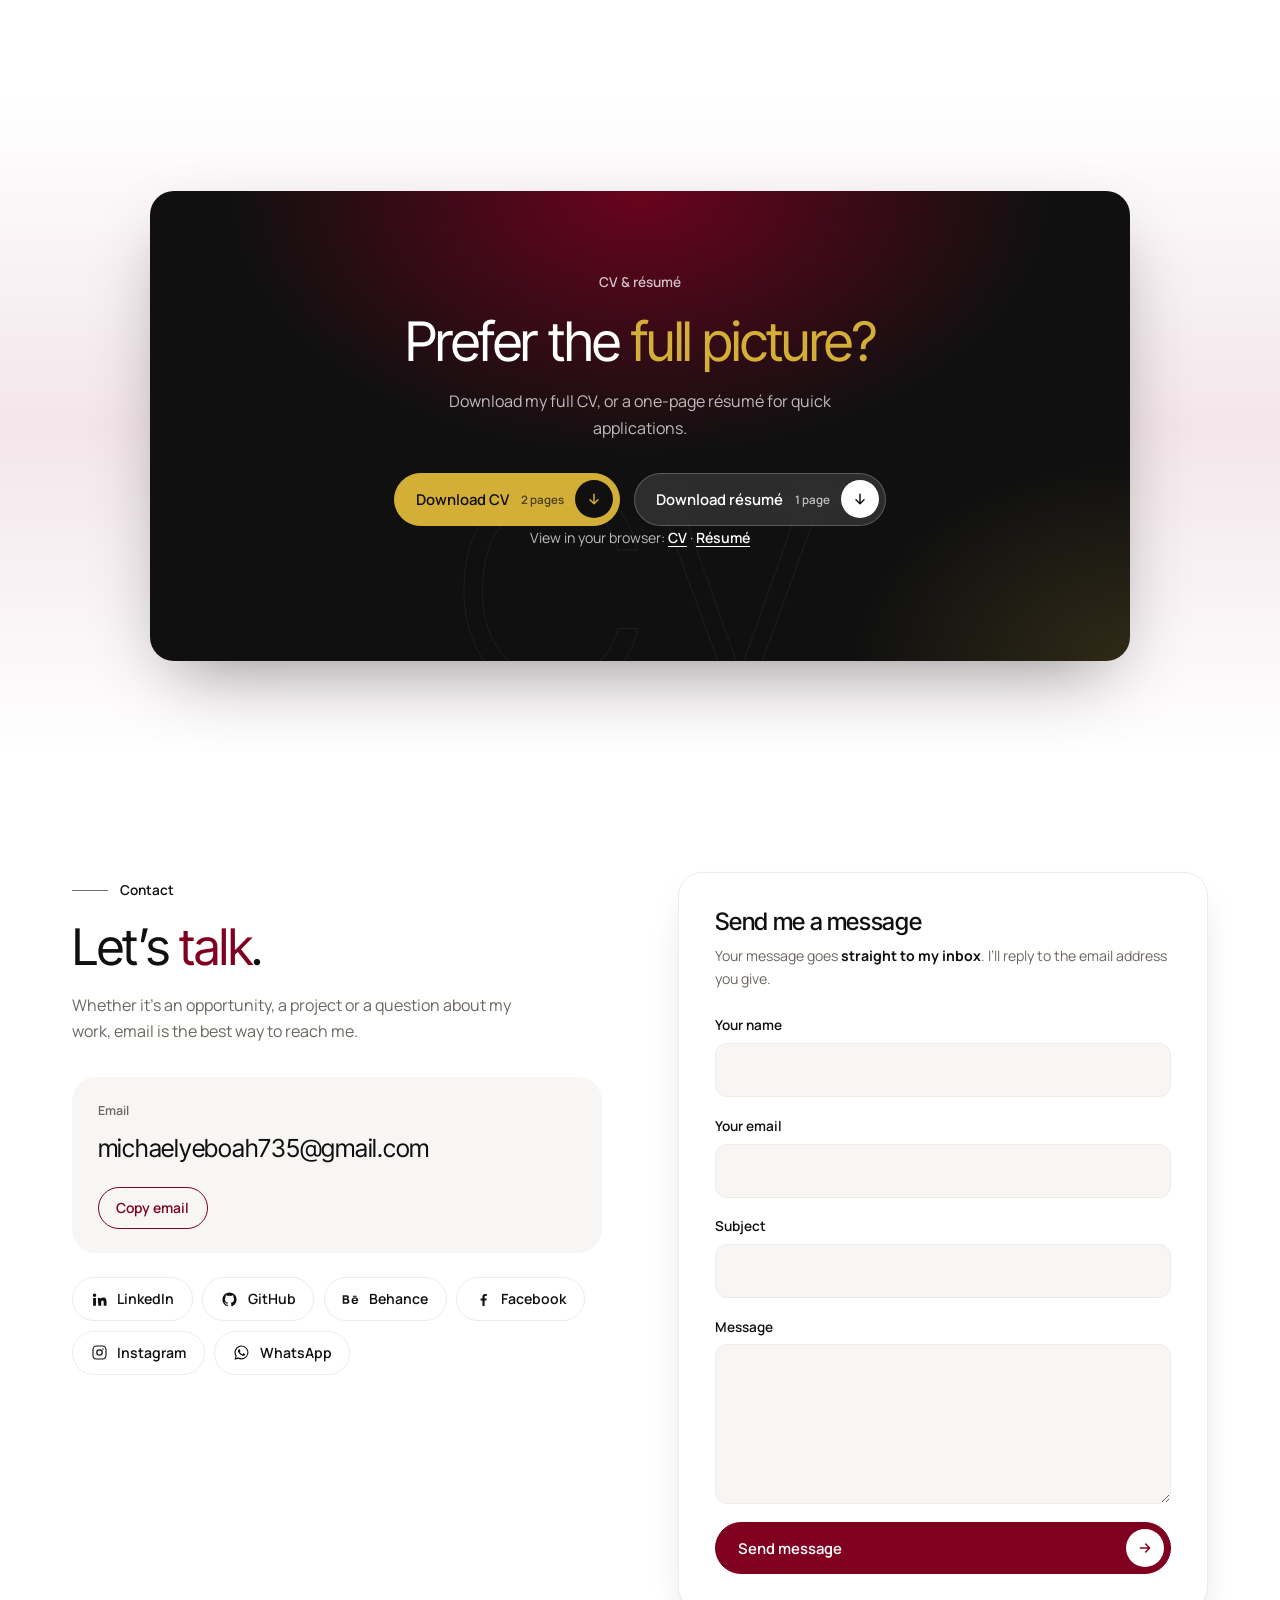
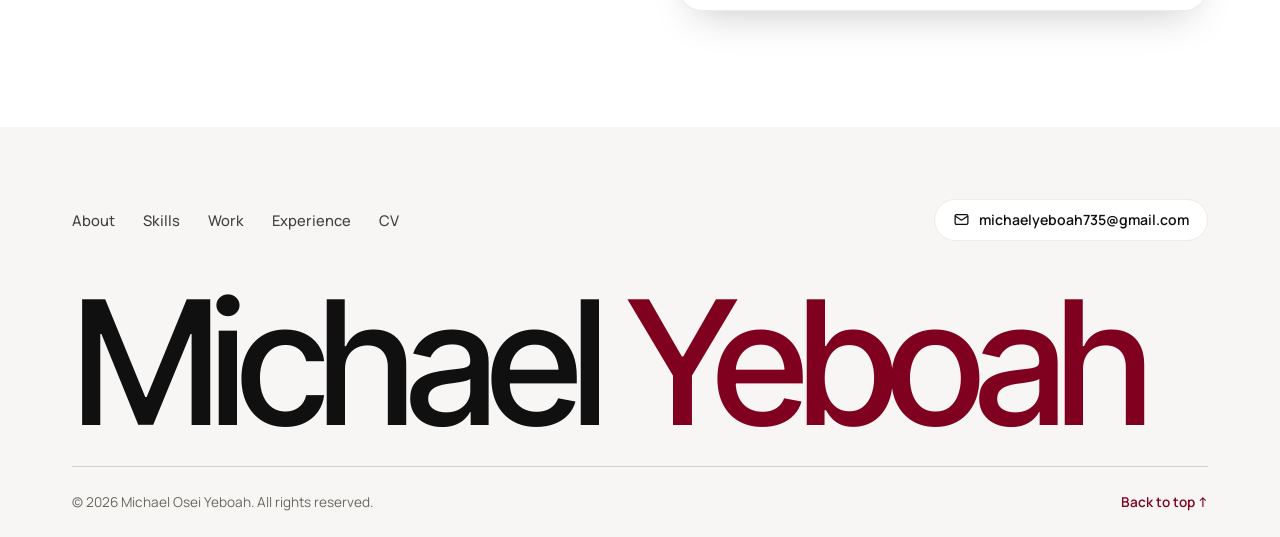
==== commit d63fecef: "Add TREADCo Technologies product work to the CV, résumé and website Co-Authored-By: Claude Opus 5.5 " ====
--- a/index.html
+++ b/index.html
@@ -535,7 +535,7 @@
                 <span class="pill-num">Present</span>
                 <h4>Founder &amp; CEO</h4>
                 <p class="timeline__org">TREADCo Group of Companies · Accra</p>
-                <p>Founded and lead three companies: TREADCo (digital solutions for business and growth), TREADMo (finance and growth solutions) and TREADCo Technologies (AI automation, fintech and data products).</p>
+                <p>Founded and lead three companies: TREADCo (digital solutions for business and growth), TREADMo (finance and growth solutions) and TREADCo Technologies (AI automation, fintech and data products). I’ve designed and built working versions of seven TREADCo Technologies products, including SchoolHub for school management, MoMo Reconcile and a VAT and payroll tax helper, each with a free trial and Paystack subscriptions.</p>
               </li>
               <li class="timeline__item reveal">
                 <span class="pill-num">Present</span>
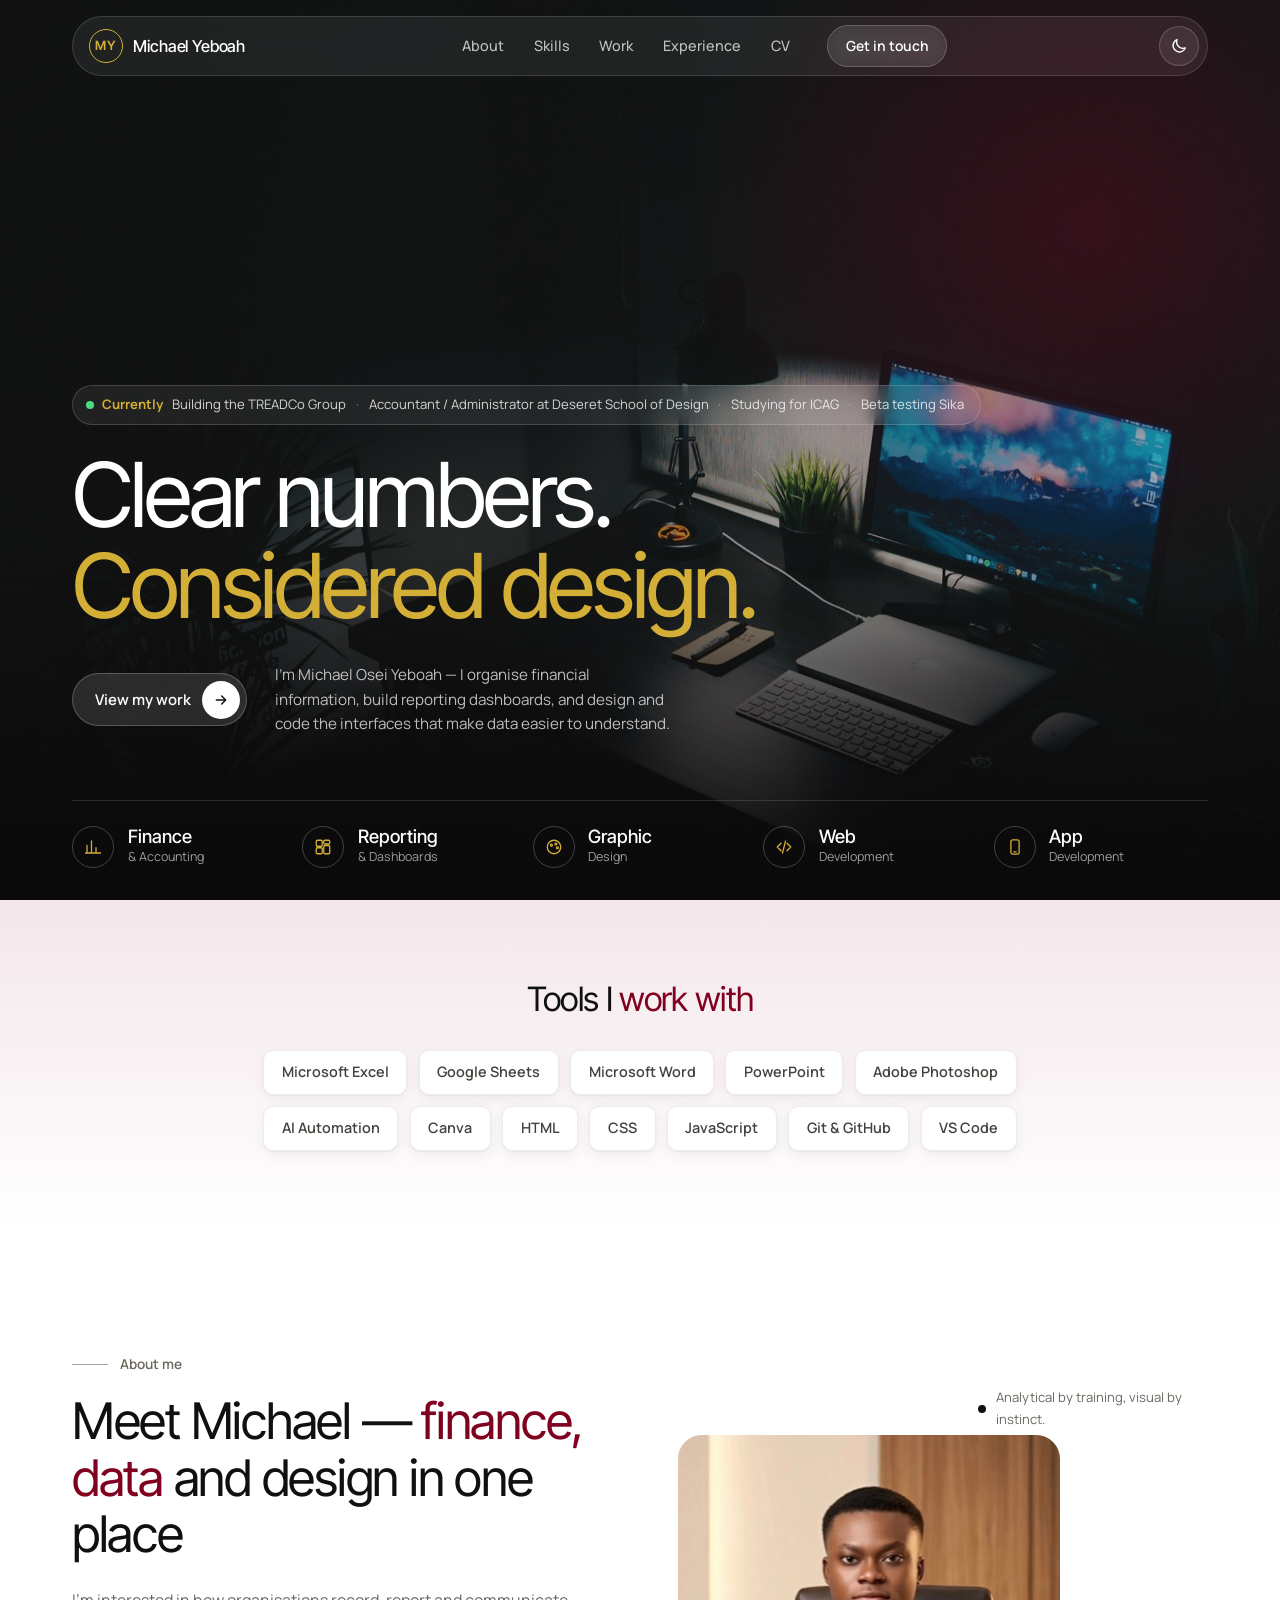
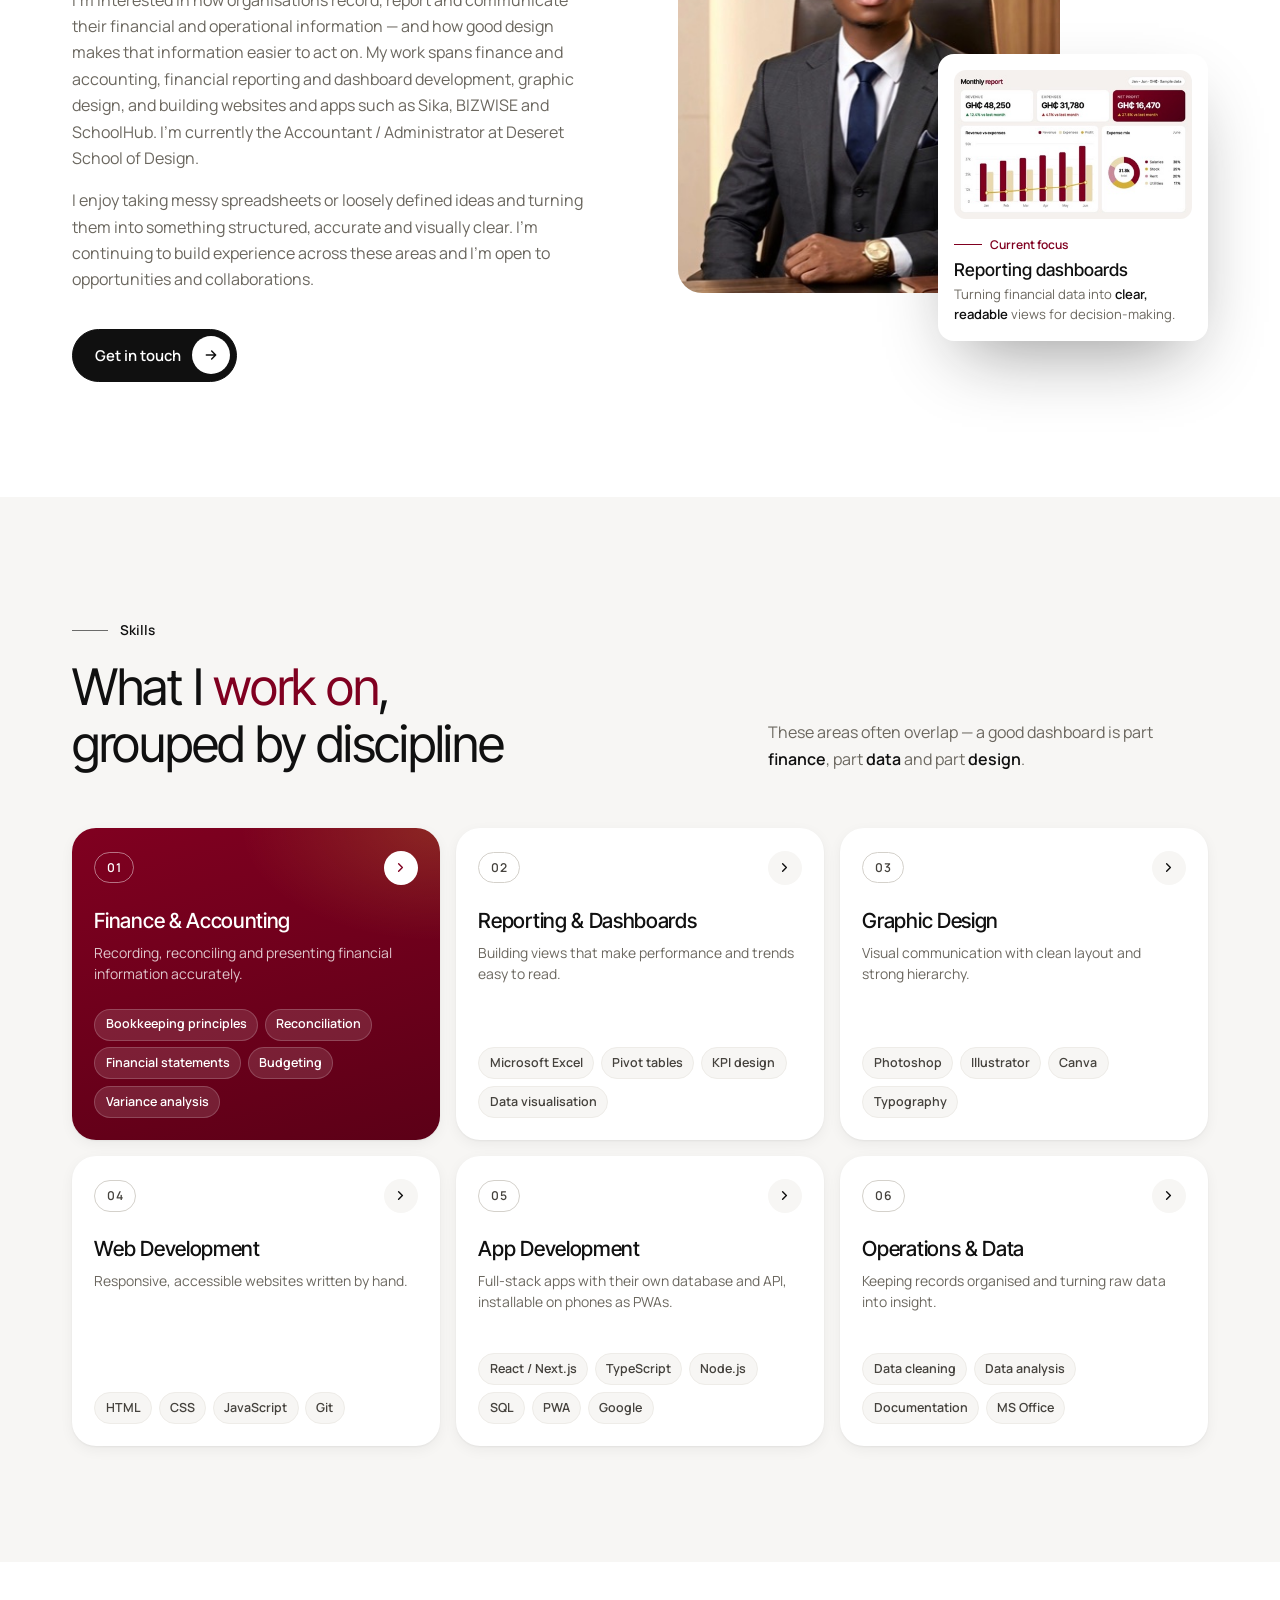
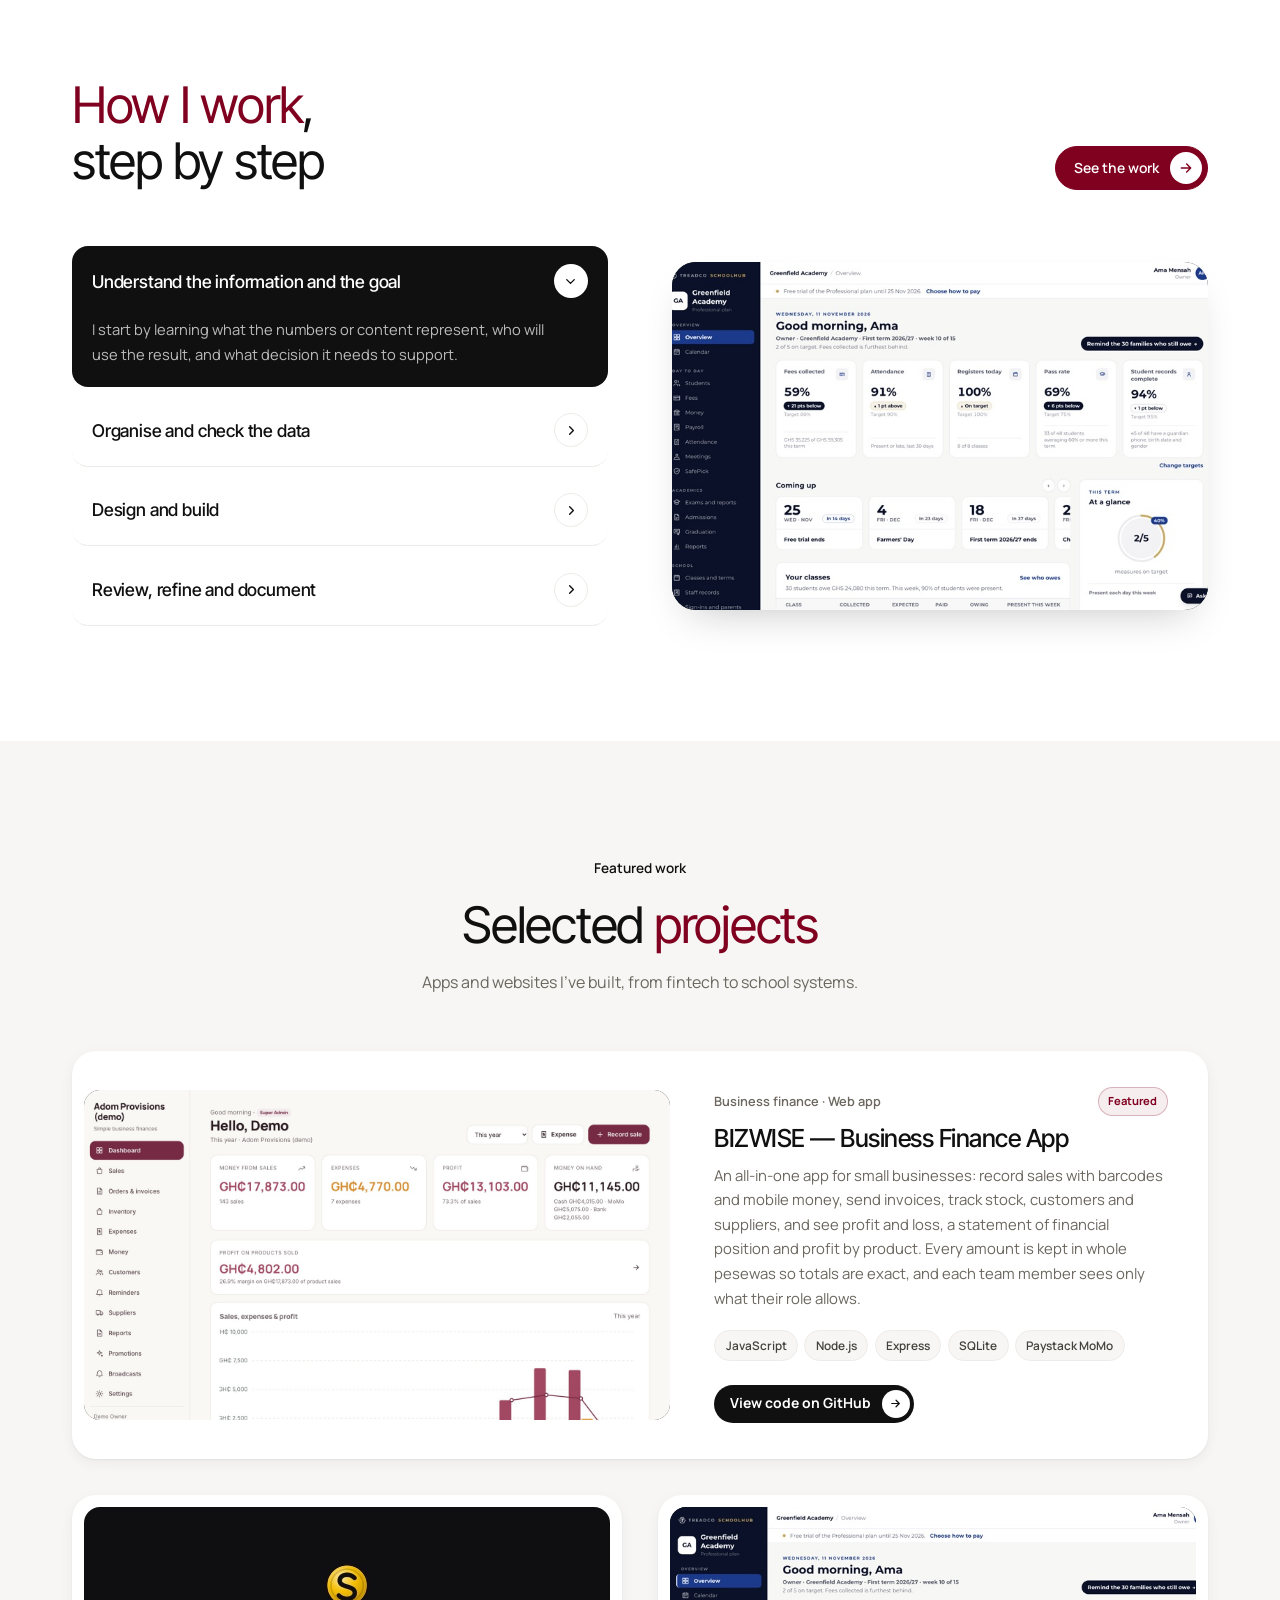
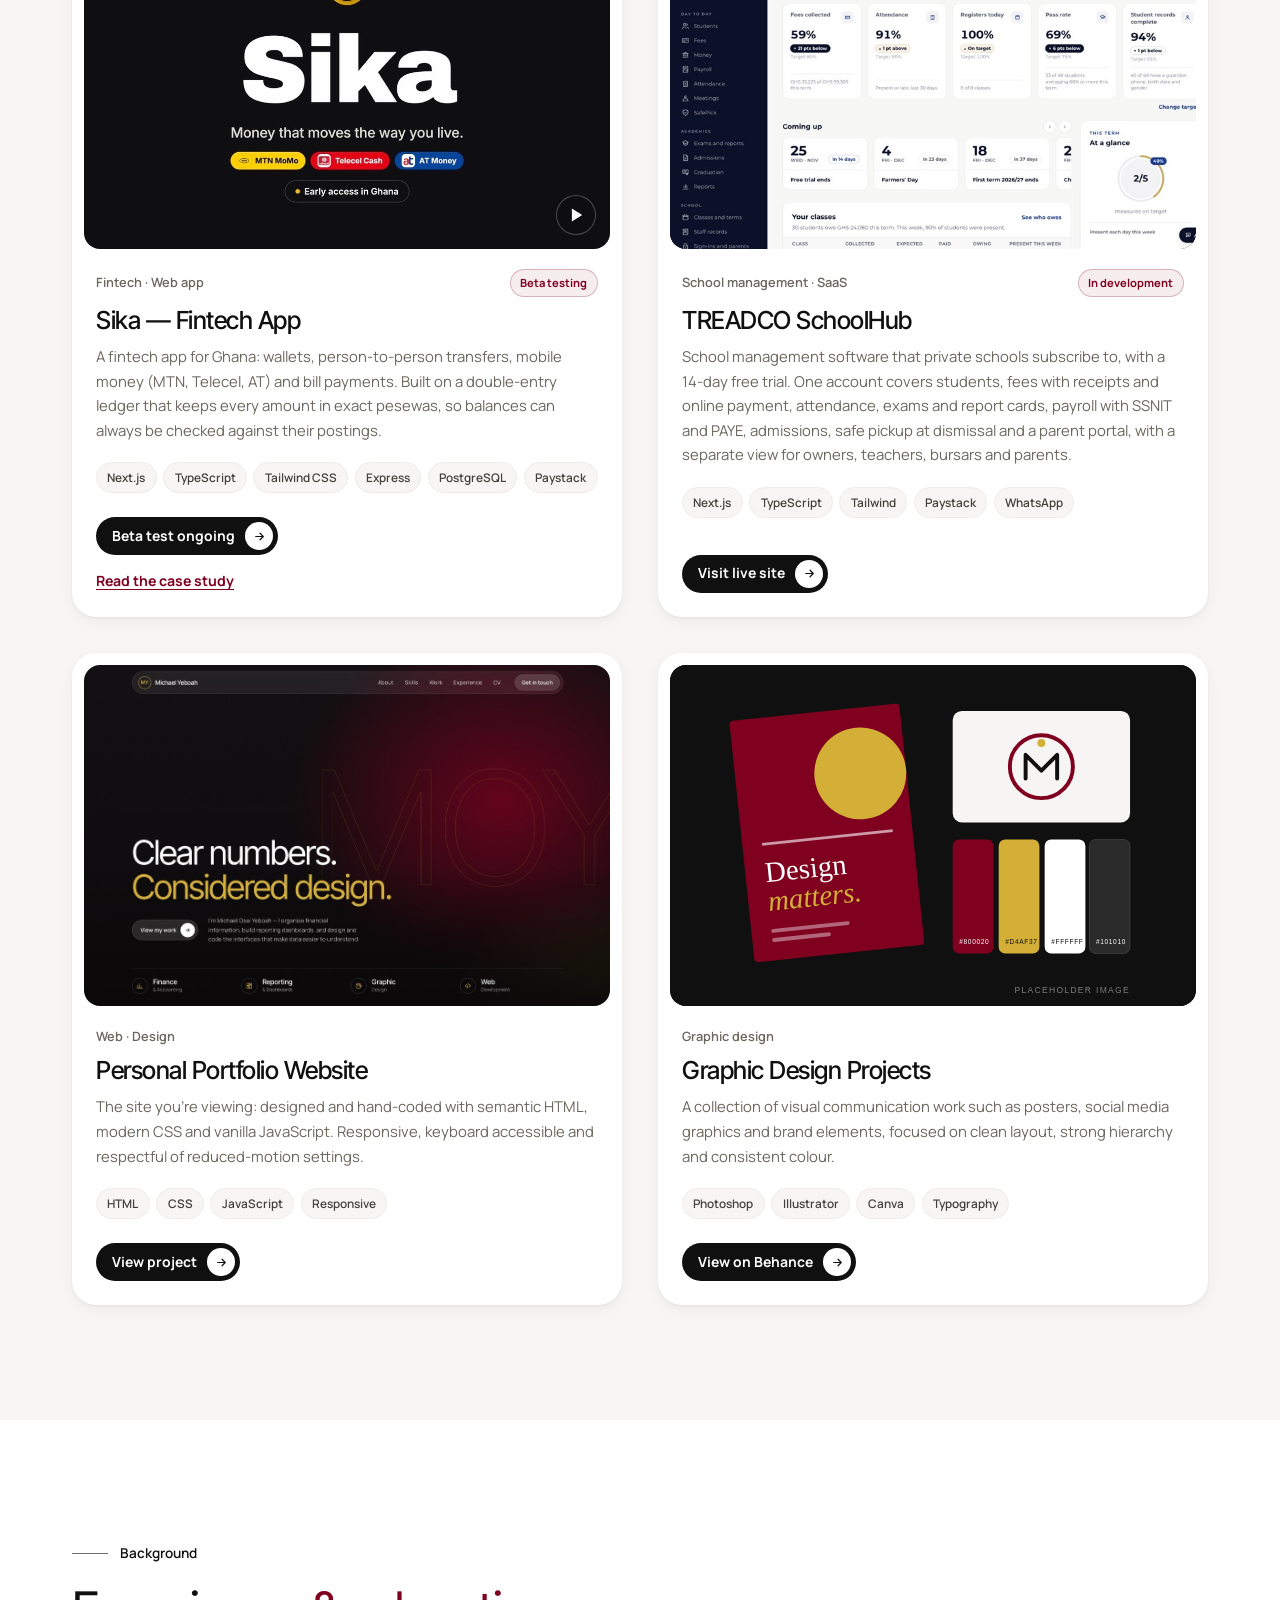
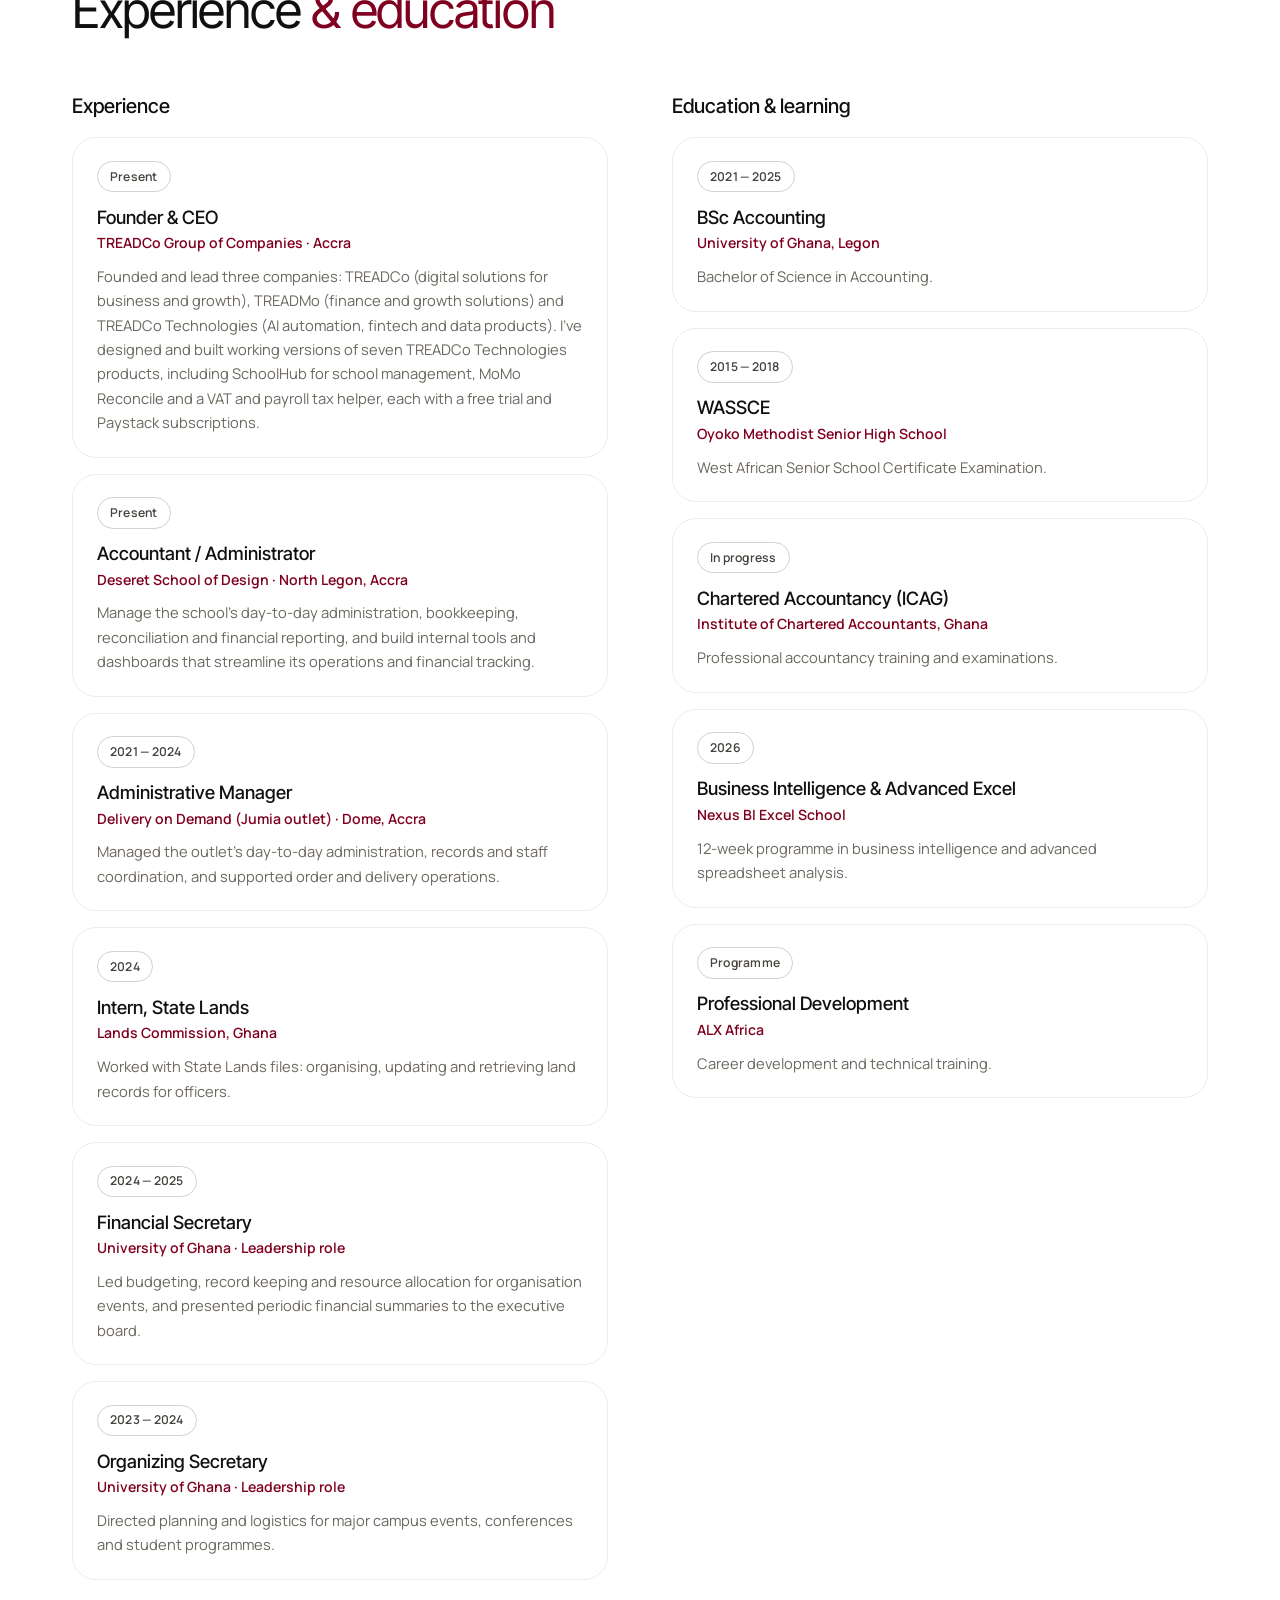
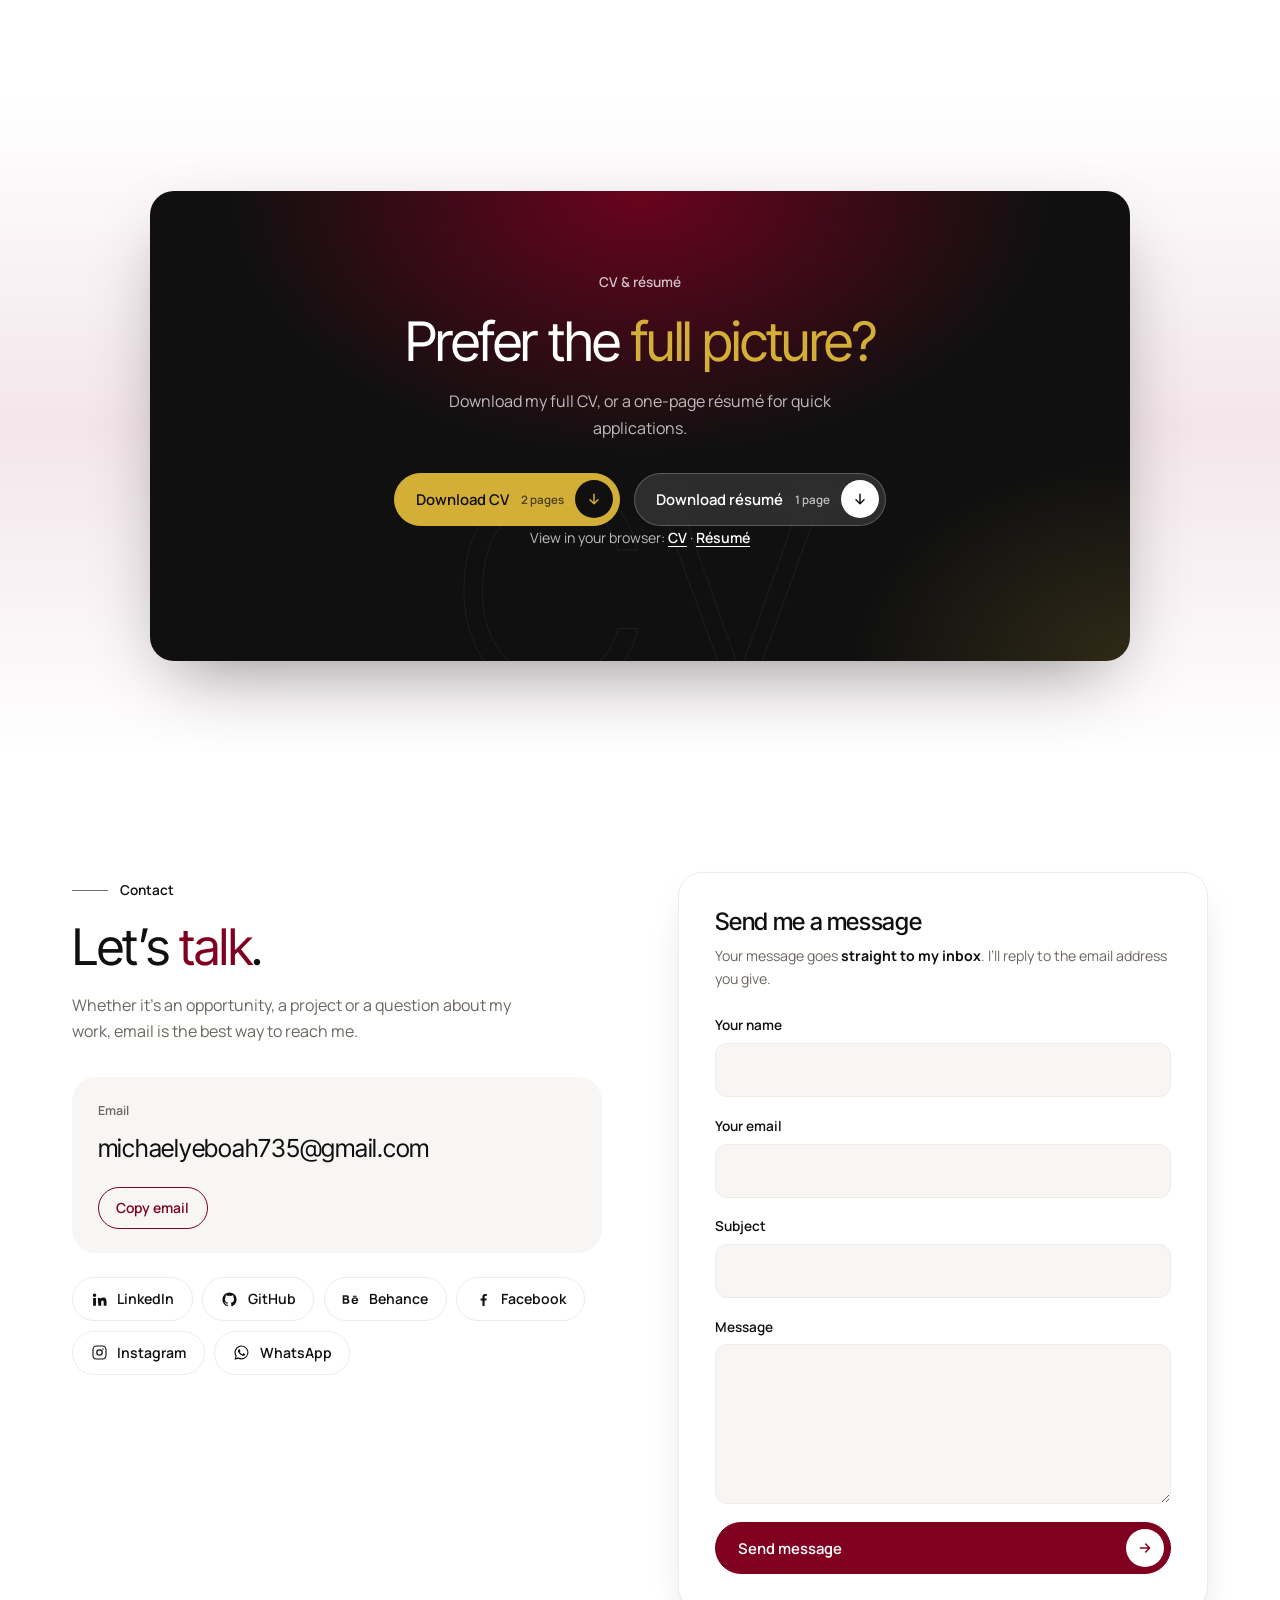
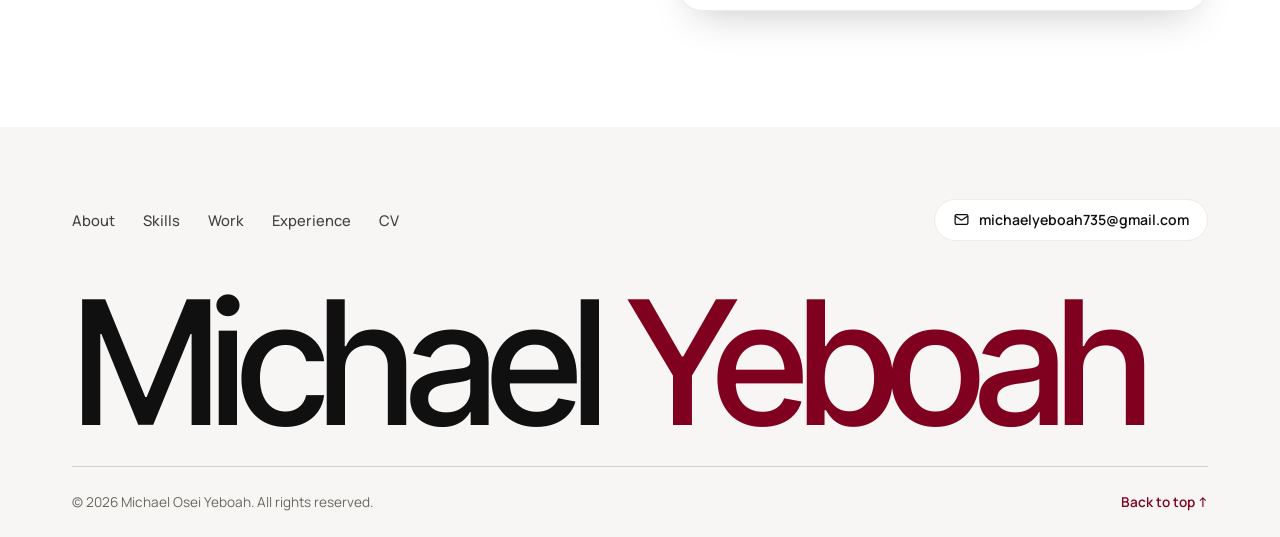
==== commit d696bbbd: "Replace the St. Peter's project with TREADCO SchoolHub Co-Authored-By: Claude Opus 5.5 <noreply@anth" ====
--- a/index.html
+++ b/index.html
@@ -200,8 +200,7 @@
             I’m interested in how organisations record, report and communicate their financial
             and operational information — and how good design makes that information easier to act on.
             My work spans finance and accounting, financial reporting and dashboard development,
-            graphic design, and building websites and apps such as Sika, BIZWISE and the St. Peter’s
-            website and staff portal. I’m currently the Accountant / Administrator at Deseret School of Design.
+            graphic design, and building websites and apps such as Sika, BIZWISE and SchoolHub. I’m currently the Accountant / Administrator at Deseret School of Design.
           </p>
           <p class="reveal">
             I enjoy taking messy spreadsheets or loosely defined ideas and turning them into
@@ -351,7 +350,7 @@
 
         <div class="process">
           <ol class="process__list" id="process-list">
-            <li class="process__item is-open reveal" data-image="assets/images/project-st-peters.jpg">
+            <li class="process__item is-open reveal" data-image="assets/images/project-schoolhub-800.jpg">
               <button class="process__btn" type="button" aria-expanded="true" aria-controls="step-1">
                 <span>Understand the information and the goal</span>
                 <span class="circle-arrow" aria-hidden="true"><svg viewBox="0 0 24 24"><path d="M9 6l6 6-6 6"/></svg></span>
@@ -389,7 +388,7 @@
             </li>
           </ol>
           <div class="process__media reveal">
-            <img id="process-image" src="assets/images/project-st-peters.jpg" alt="Example of my work for the selected step of my process" width="800" height="520" loading="lazy">
+            <img id="process-image" src="assets/images/project-schoolhub-800.jpg" alt="Example of my work for the selected step of my process" width="800" height="520" loading="lazy">
           </div>
         </div>
       </div>
@@ -460,21 +459,20 @@
 
           <!-- PROJECT 2 -->
           <article class="project reveal">
-            <a class="project__media" href="https://school-website-mu-tawny.vercel.app" target="_blank" rel="noopener" tabindex="-1" aria-hidden="true">
-              <img src="assets/images/project-st-peters.jpg" alt="Home page of the St. Peter’s Mission Schools website, with the headline “Welcome to the Noble Family” over a graduation photo" width="1440" height="900" loading="lazy">
+            <a class="project__media" href="https://schoolhub.treadcotechnologies.com" target="_blank" rel="noopener" tabindex="-1" aria-hidden="true">
+              <img src="assets/images/project-schoolhub.jpg" srcset="assets/images/project-schoolhub-800.jpg 800w, assets/images/project-schoolhub.jpg 1440w" sizes="(max-width: 900px) 100vw, 50vw" alt="SchoolHub overview for a demo school: fees collected, attendance, pass rate and upcoming dates, with a sidebar of school tools" width="1440" height="900" loading="lazy" style="object-position: left top">
             </a>
             <div class="project__body">
               <div class="project__meta">
-                <span class="project__cat">School system · Website &amp; portal</span>
-                <span class="badge badge--status">In progress</span>
-              </div>
-              <h3 class="project__title">St. Peter’s Mission Schools</h3>
-              <p class="project__desc">A public website and a role-based staff portal for a Creche-to-SHS school. Admins, the headmaster, teachers and accountants each get their own view of students, attendance, grades, fees and fee bills, payroll, expenses, and profit &amp; loss and balance sheet reports.</p>
+                <span class="project__cat">School management · SaaS</span>
+                <span class="badge badge--status">In development</span>
+              </div>
+              <h3 class="project__title">TREADCO SchoolHub</h3>
+              <p class="project__desc">School management software that private schools subscribe to, with a 14-day free trial. One account covers students, fees with receipts and online payment, attendance, exams and report cards, payroll with SSNIT and PAYE, admissions, safe pickup at dismissal and a parent portal, with a separate view for owners, teachers, bursars and parents.</p>
               <ul class="chips chips--sm" aria-label="Technologies used">
-                <li>HTML</li><li>CSS</li><li>JavaScript</li><li>Node.js</li><li>SQLite</li><li>PWA</li>
+                <li>Next.js</li><li>TypeScript</li><li>Tailwind</li><li>Paystack</li><li>WhatsApp</li>
               </ul>
-              <a class="project__link" href="https://school-website-mu-tawny.vercel.app" target="_blank" rel="noopener">Visit live site <span class="circle-arrow circle-arrow--sm" aria-hidden="true"><svg viewBox="0 0 24 24"><path d="M5 12h14M13 6l6 6-6 6"/></svg></span></a>
-              <a class="project__more" href="projects/st-peters.html">Read the case study</a>
+              <a class="project__link" href="https://schoolhub.treadcotechnologies.com" target="_blank" rel="noopener">Visit live site <span class="circle-arrow circle-arrow--sm" aria-hidden="true"><svg viewBox="0 0 24 24"><path d="M5 12h14M13 6l6 6-6 6"/></svg></span></a>
             </div>
           </article>
 
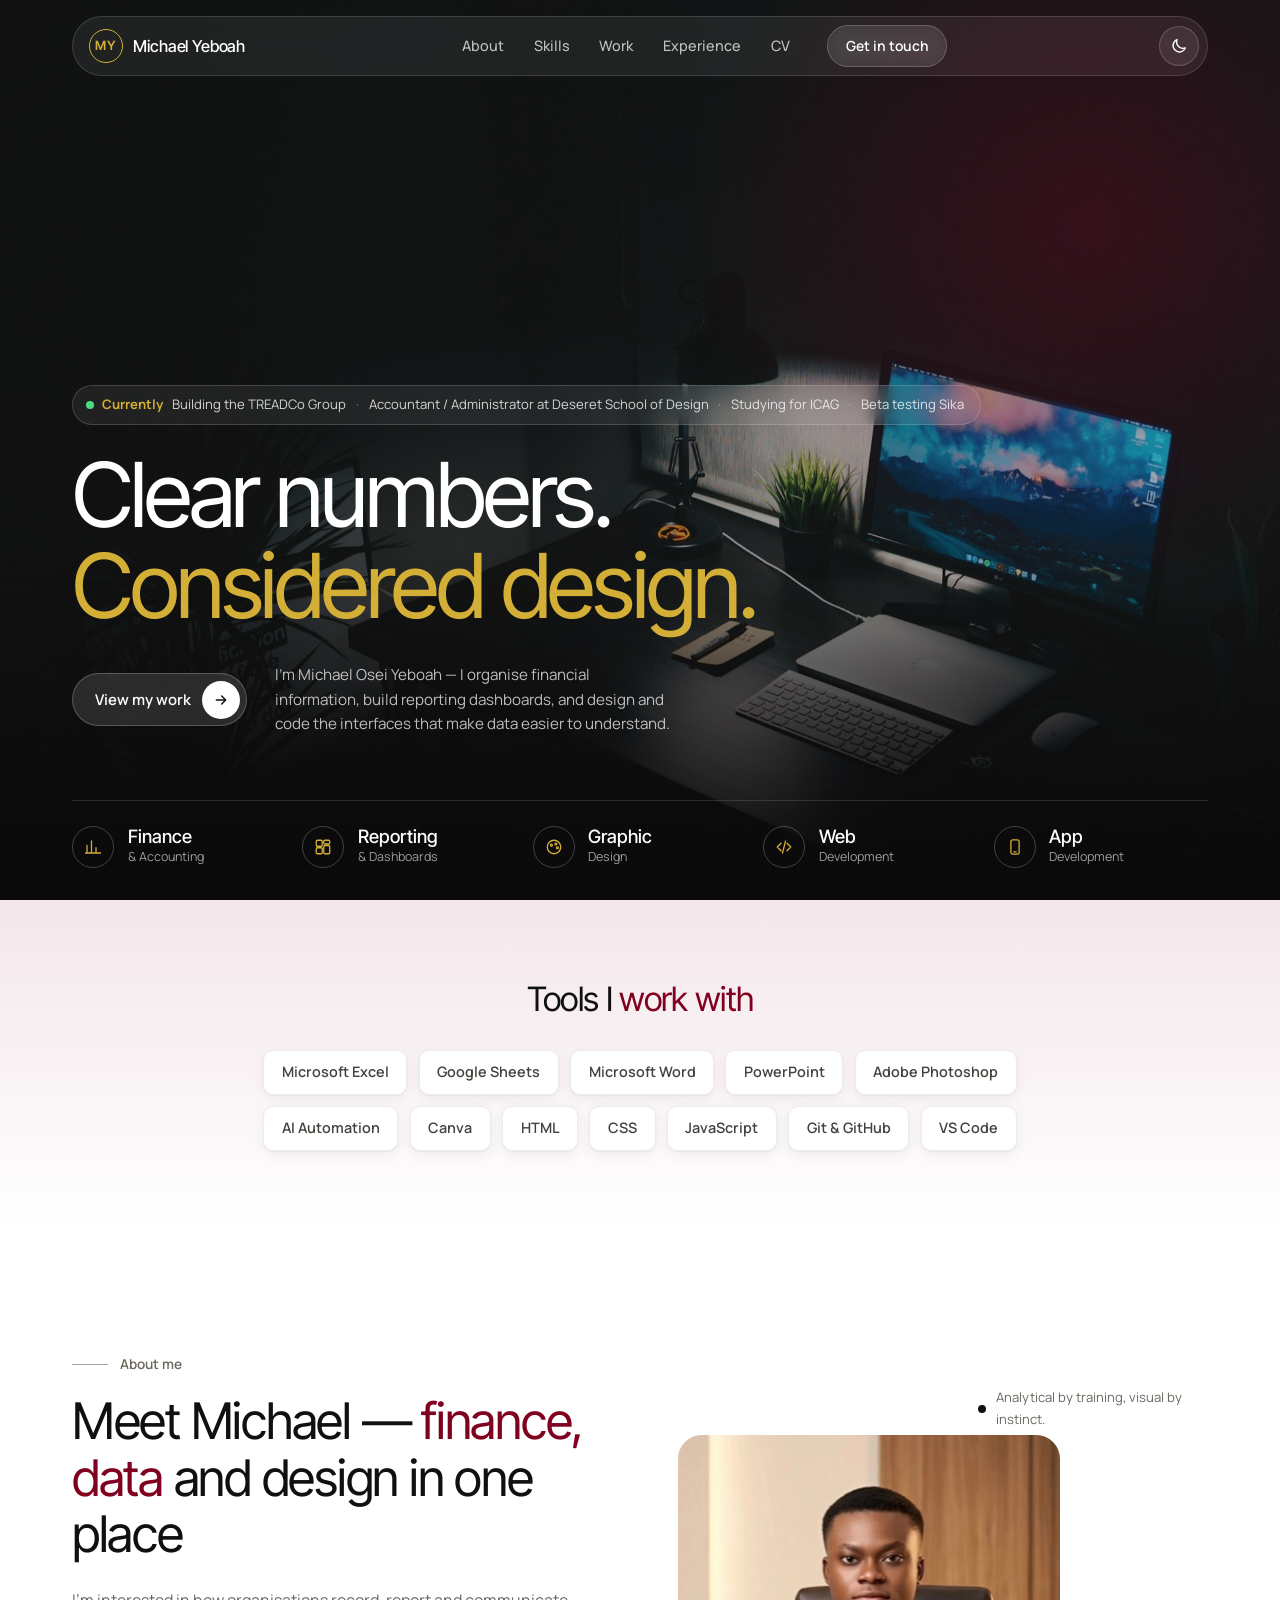
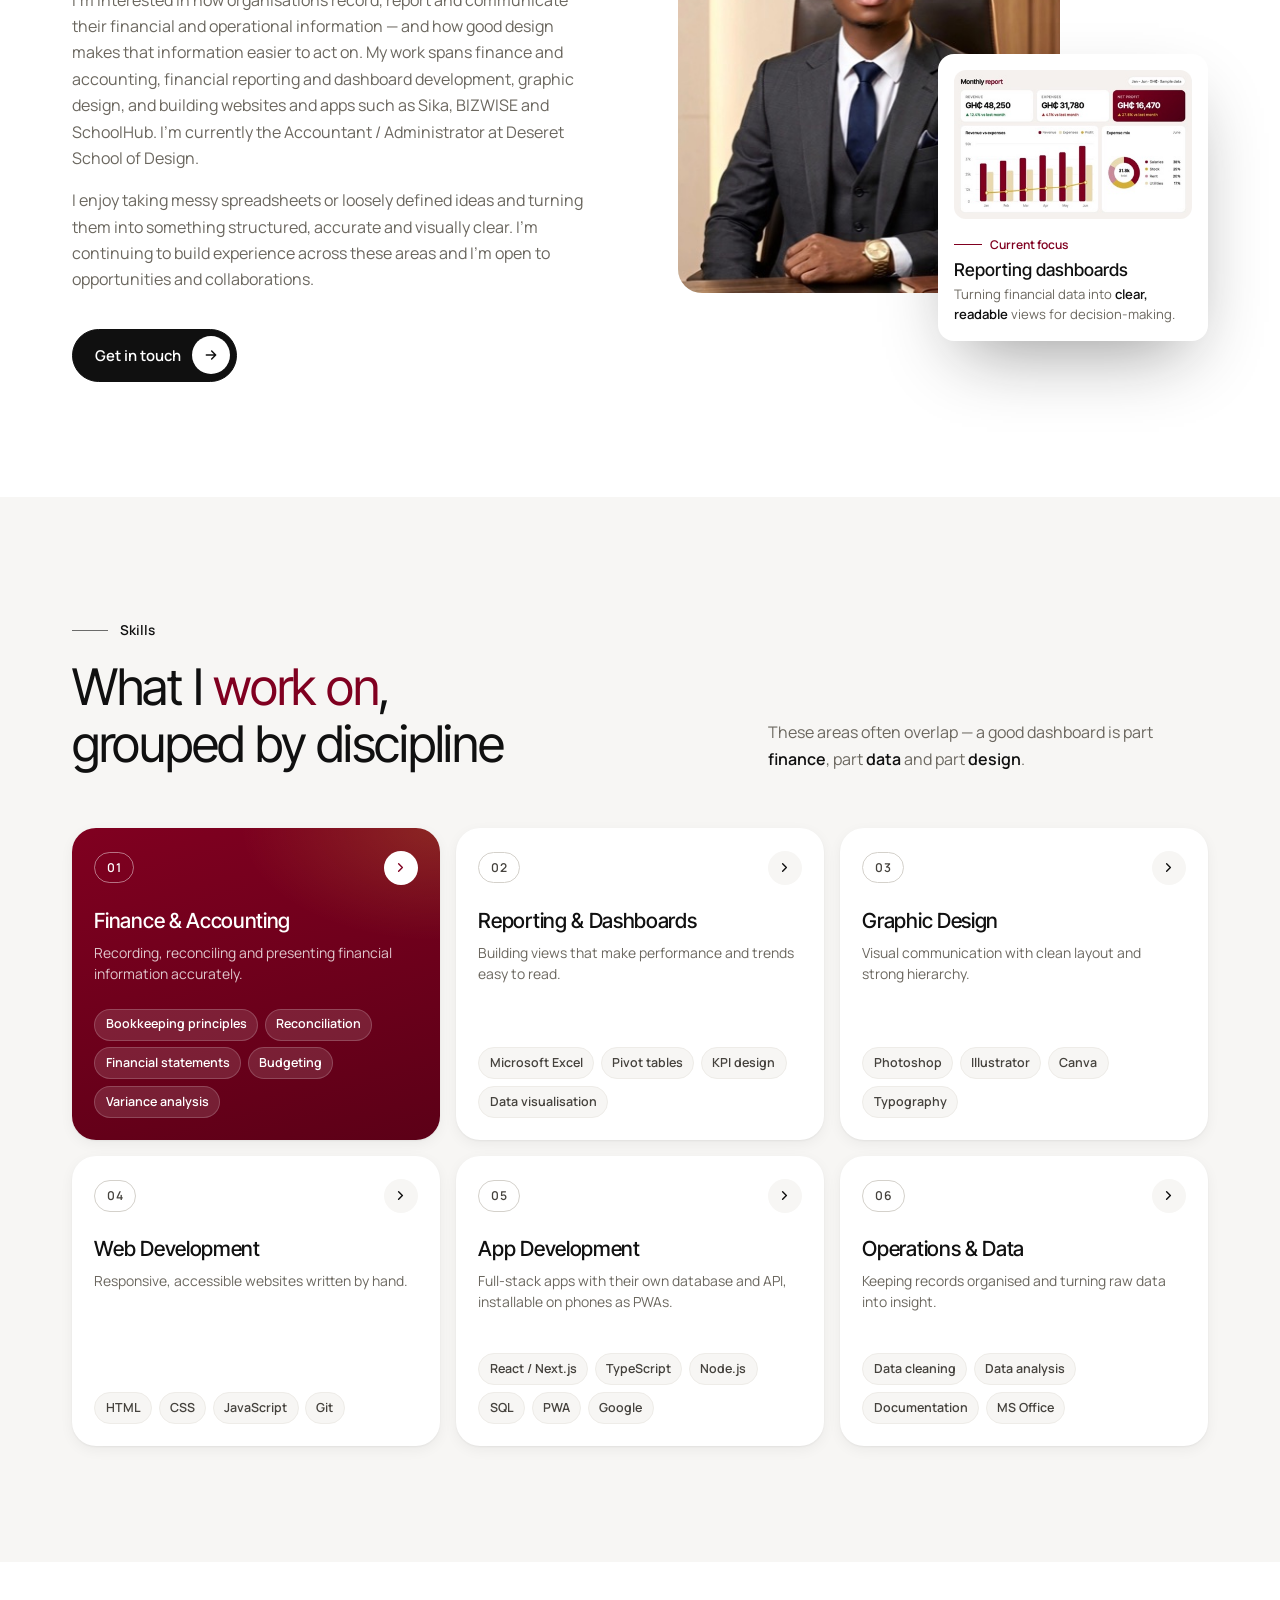
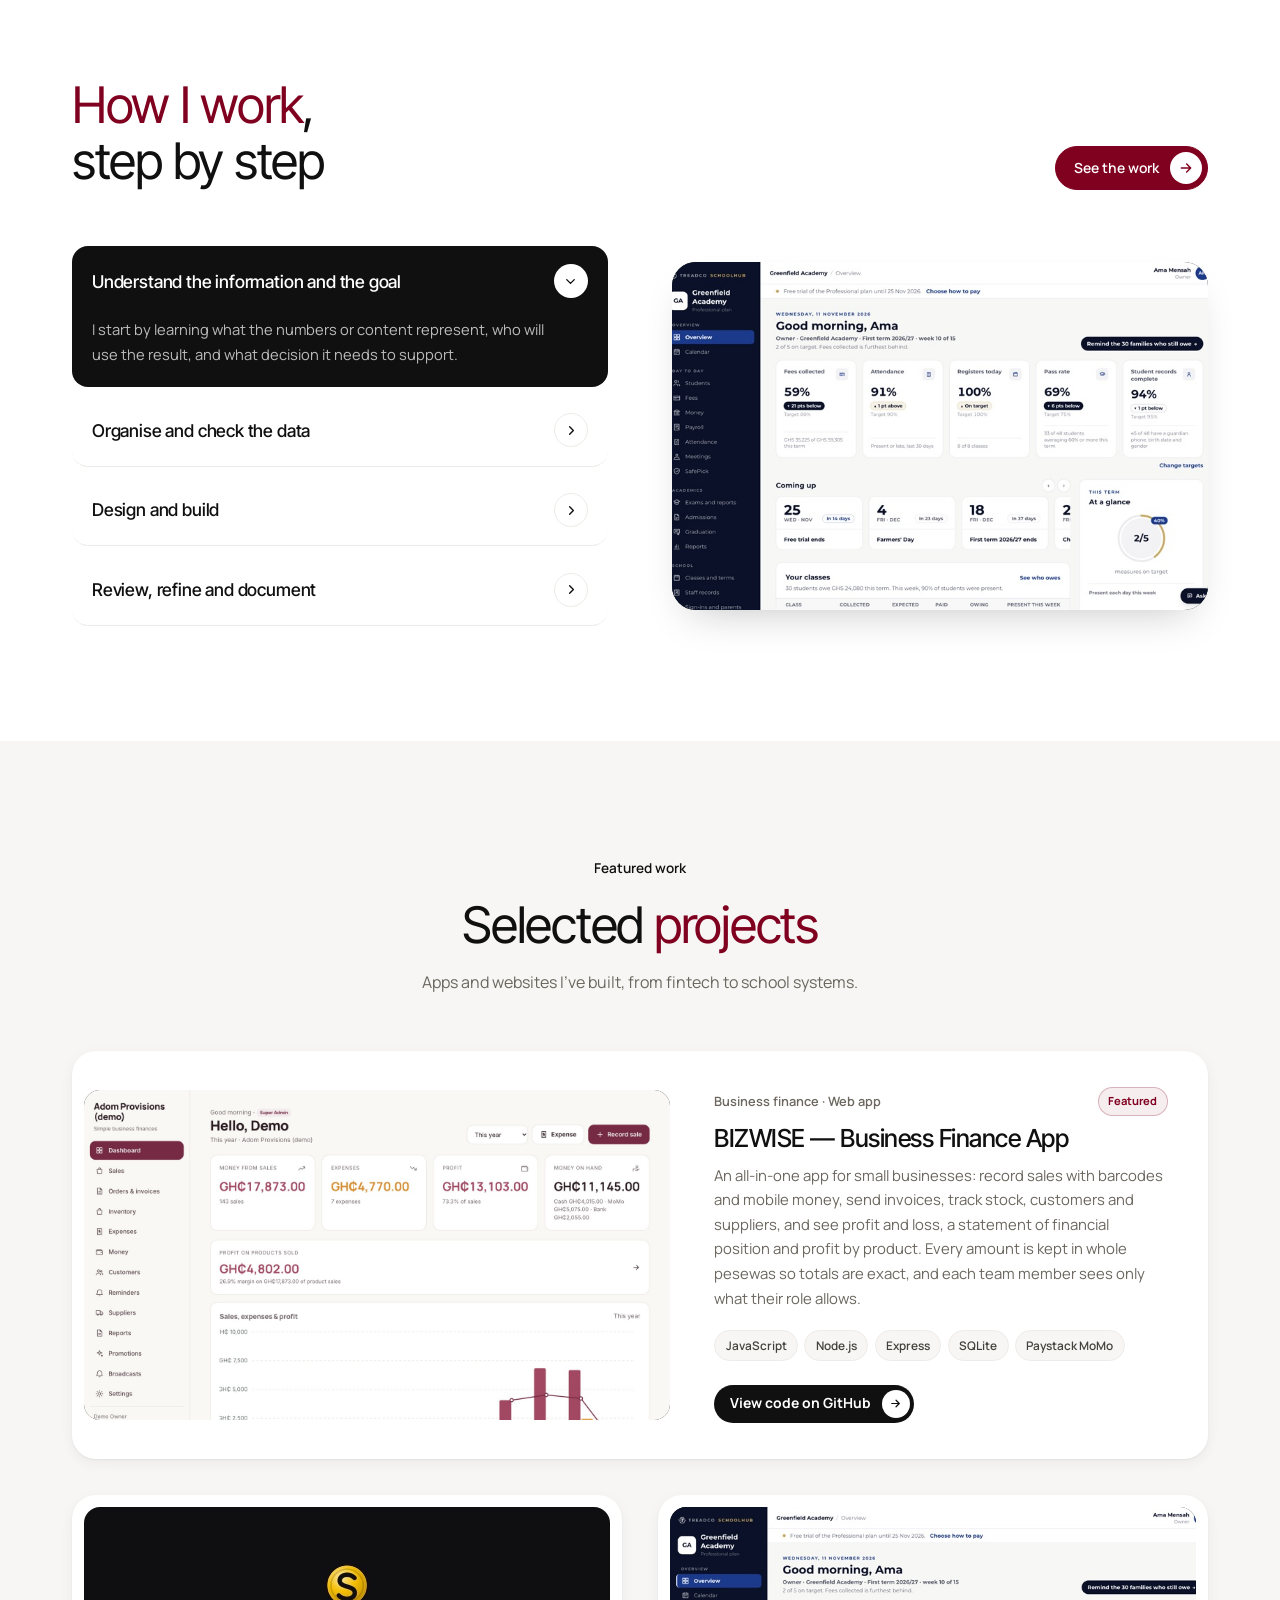
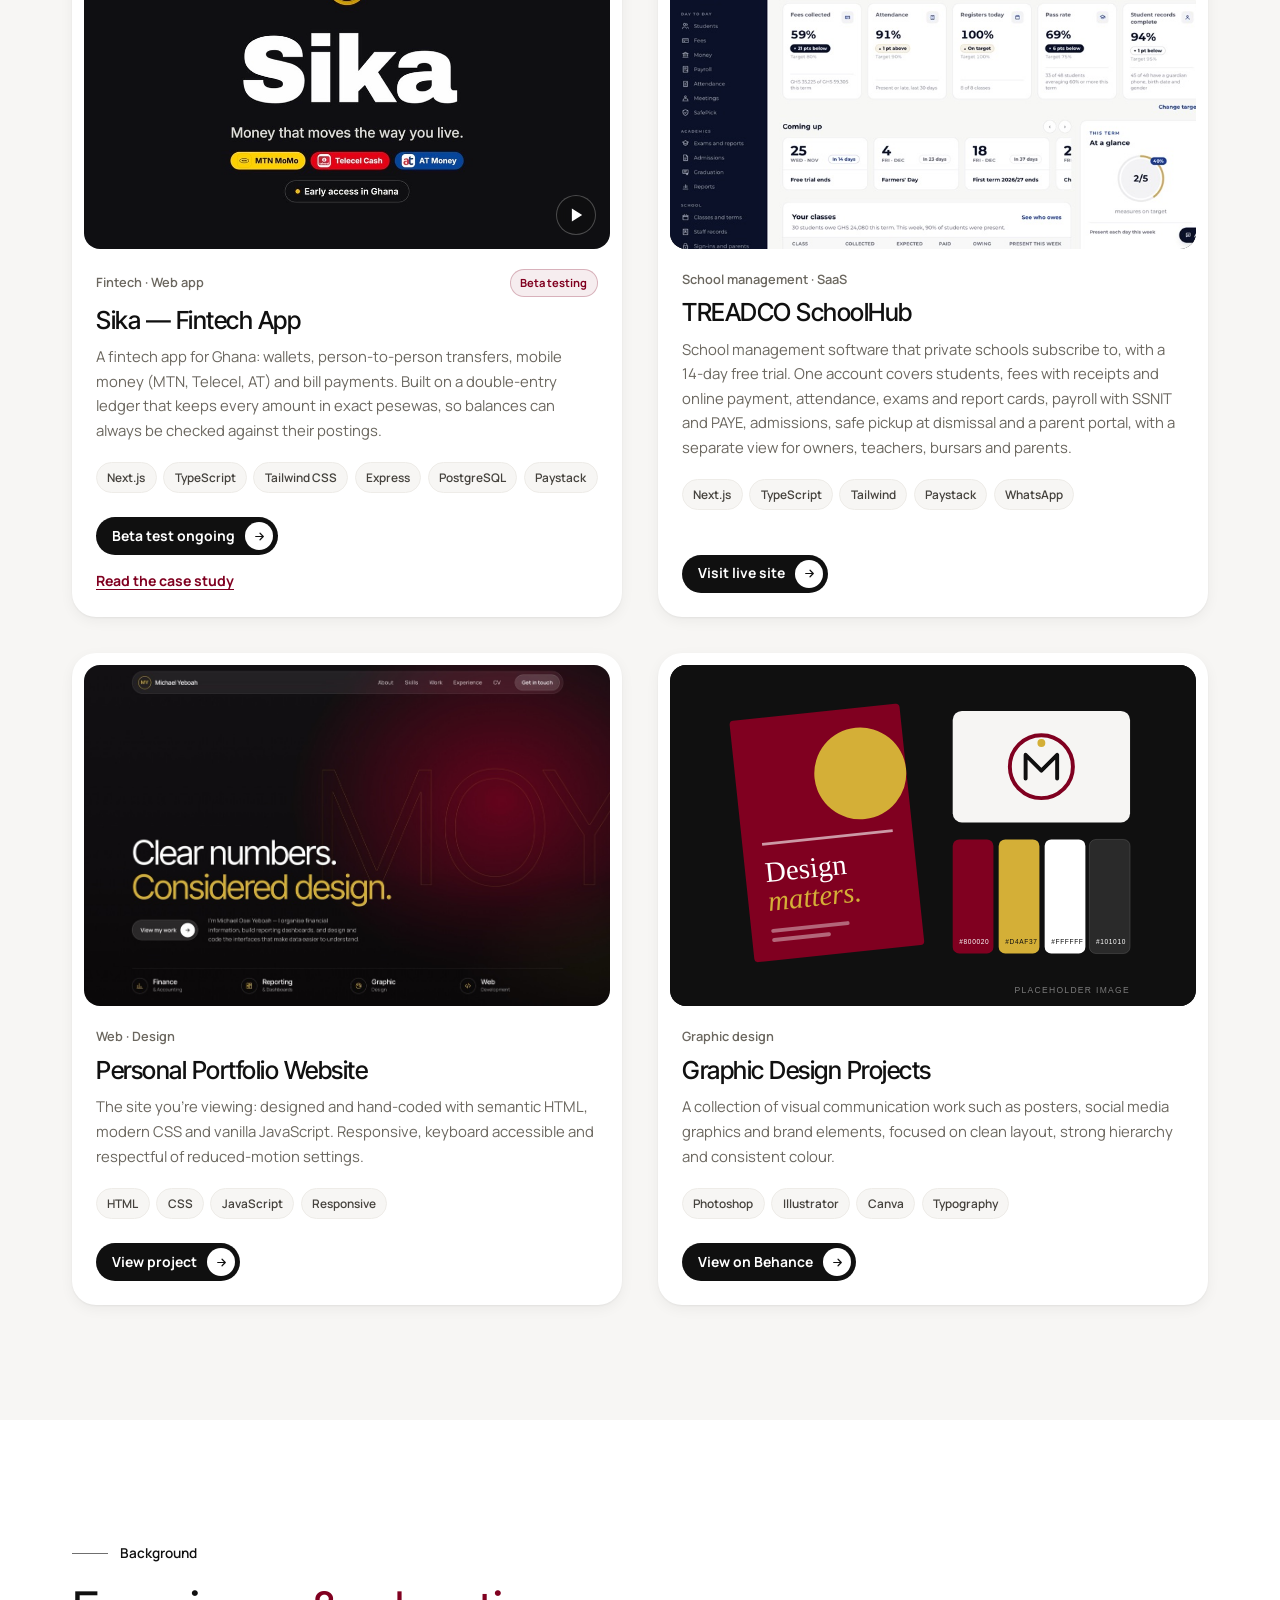
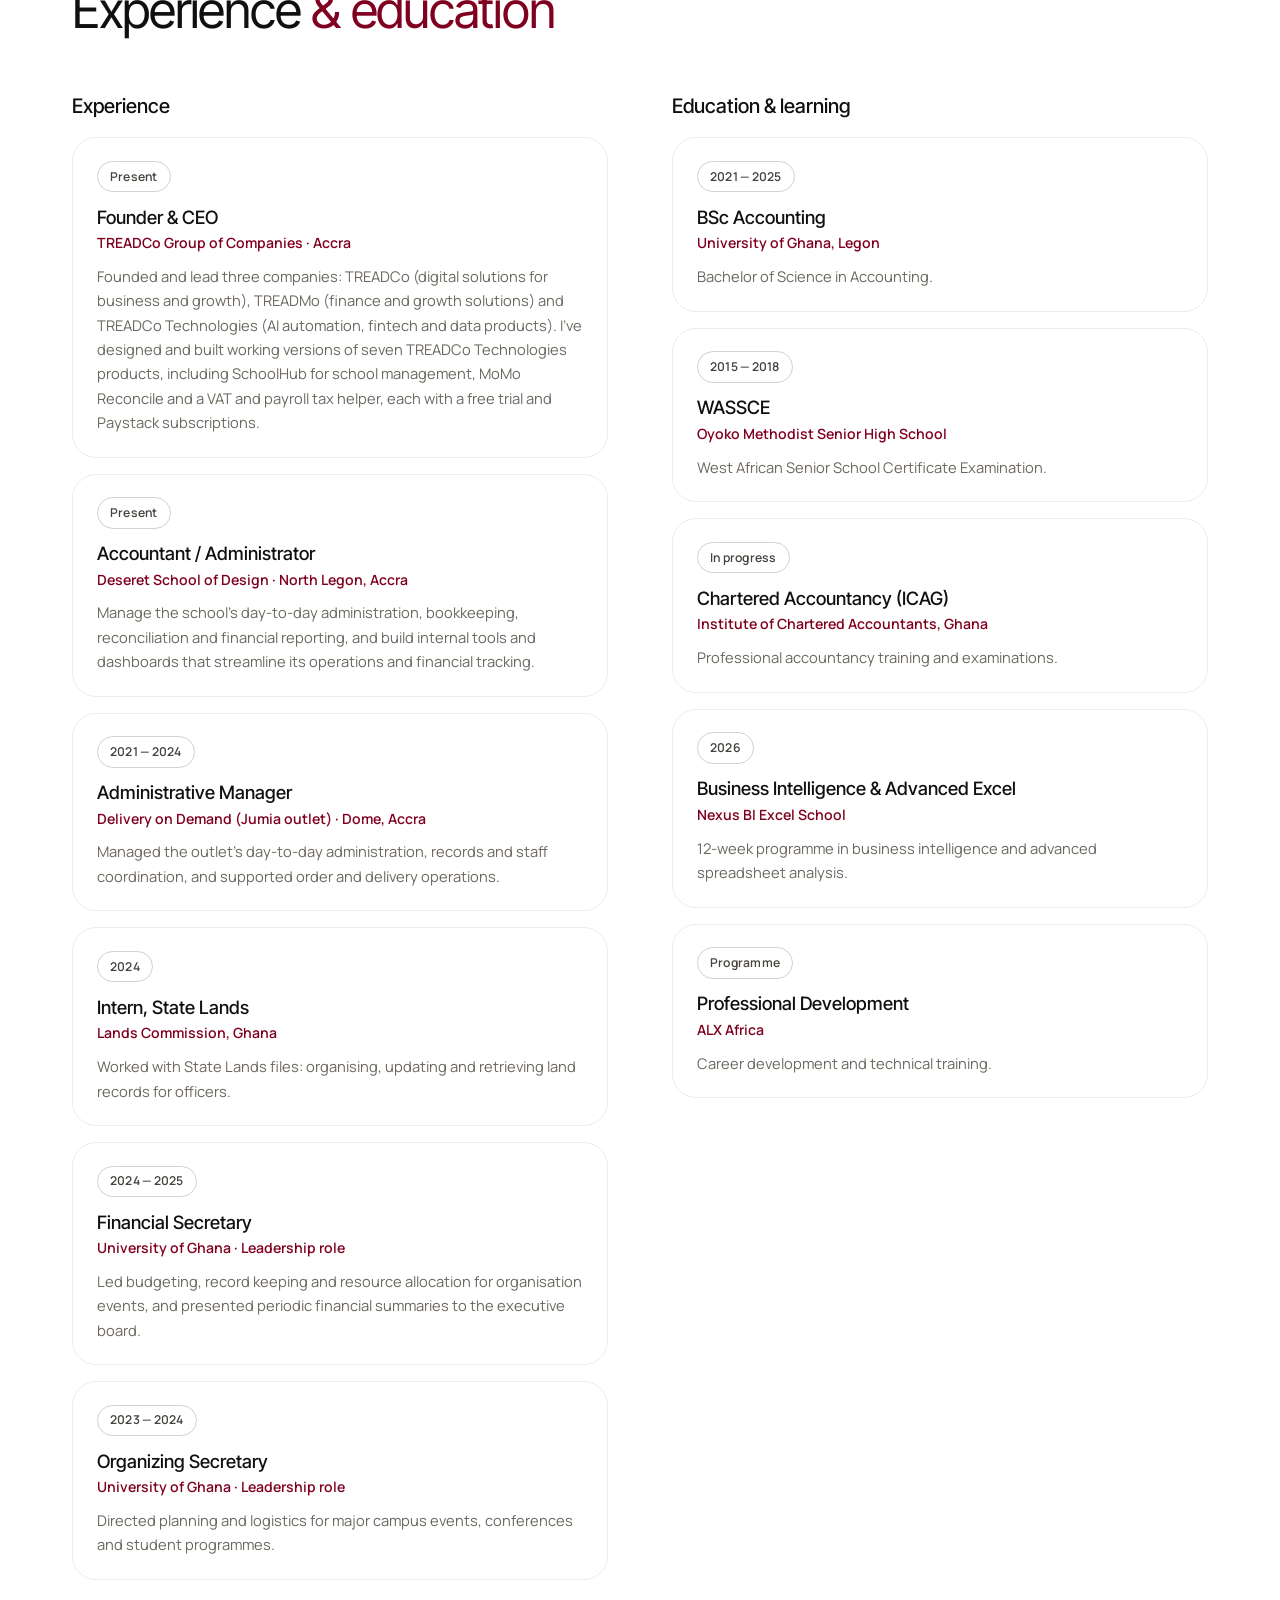
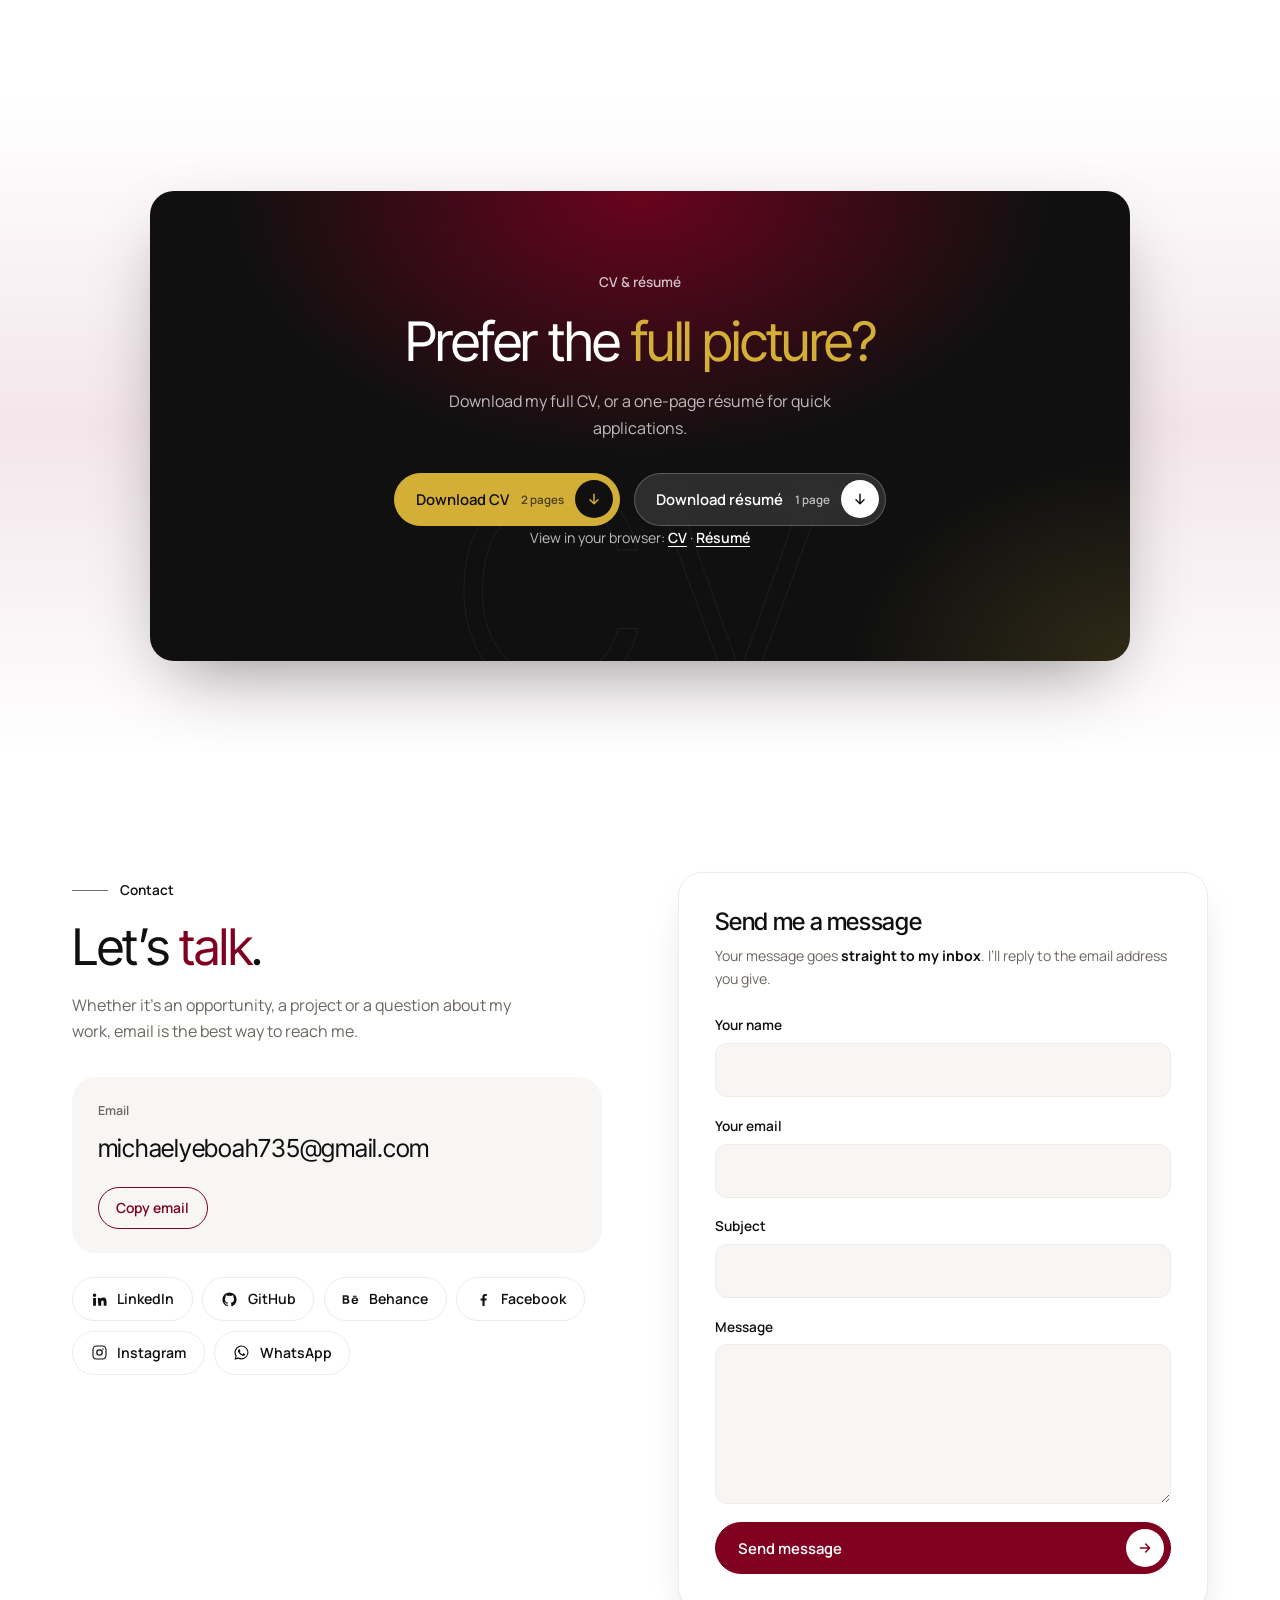
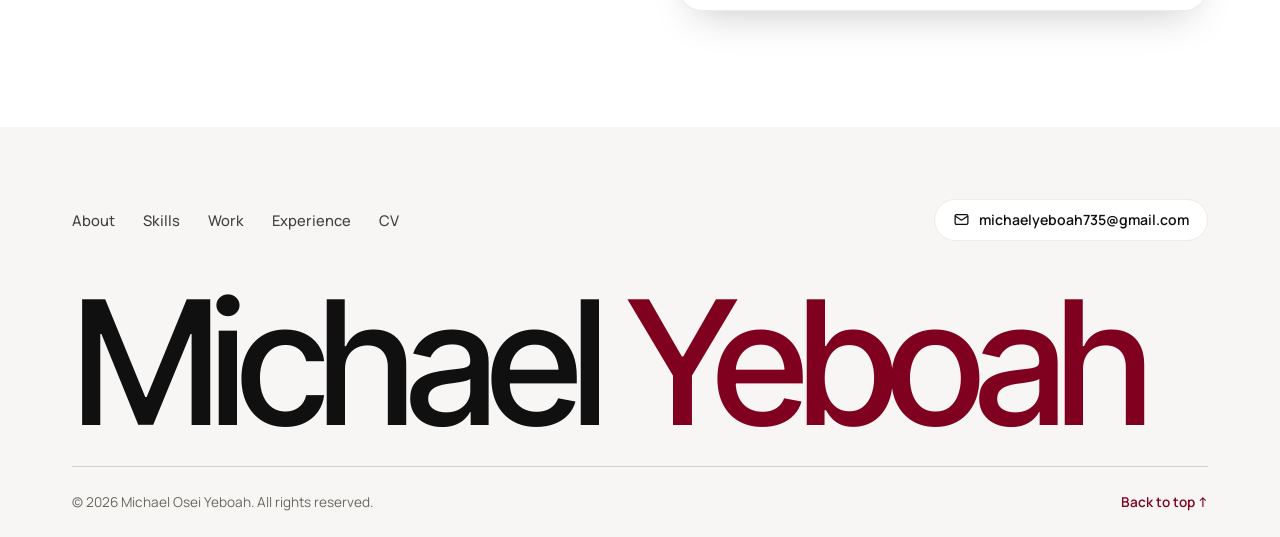
==== commit 046ee4bb: "Drop the in-development label from SchoolHub Co-Authored-By: Claude Opus 5.5 <noreply@anthropic.com>" ====
--- a/index.html
+++ b/index.html
@@ -465,7 +465,6 @@
             <div class="project__body">
               <div class="project__meta">
                 <span class="project__cat">School management · SaaS</span>
-                <span class="badge badge--status">In development</span>
               </div>
               <h3 class="project__title">TREADCO SchoolHub</h3>
               <p class="project__desc">School management software that private schools subscribe to, with a 14-day free trial. One account covers students, fees with receipts and online payment, attendance, exams and report cards, payroll with SSNIT and PAYE, admissions, safe pickup at dismissal and a parent portal, with a separate view for owners, teachers, bursars and parents.</p>
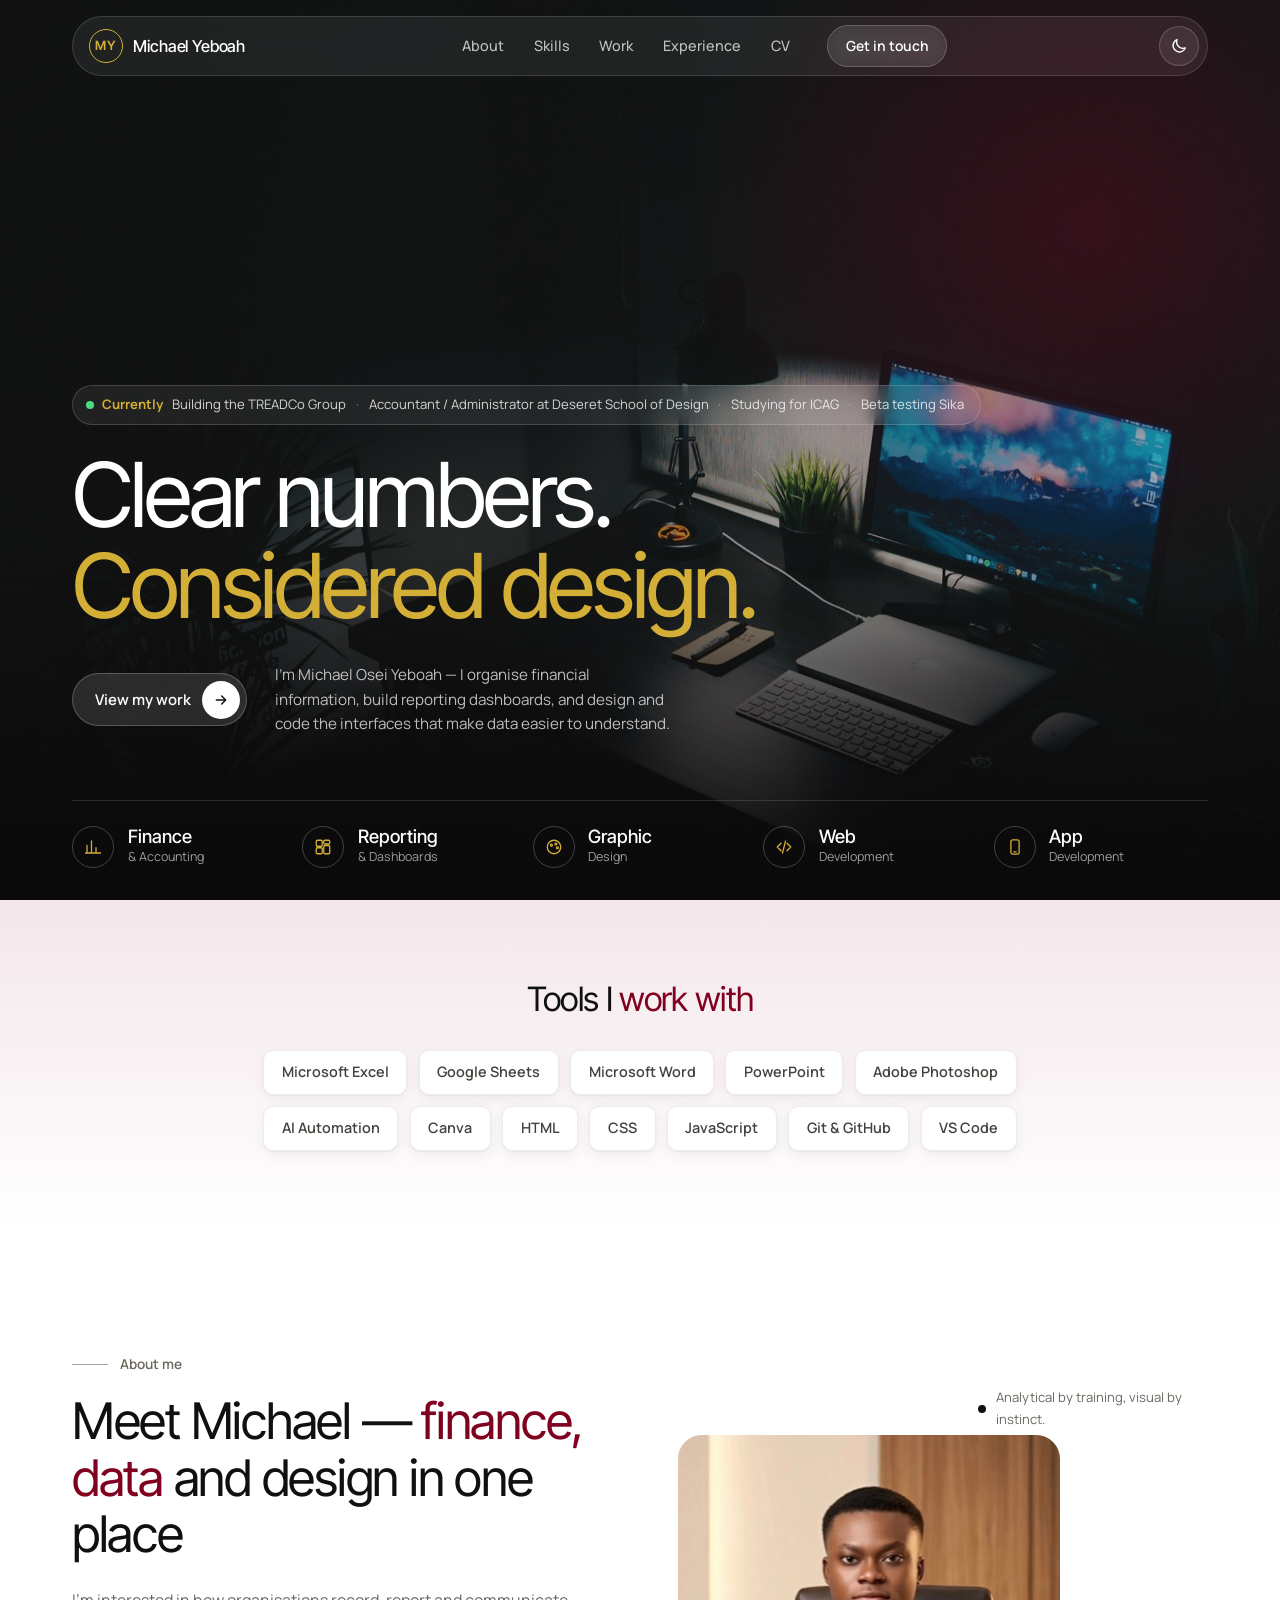
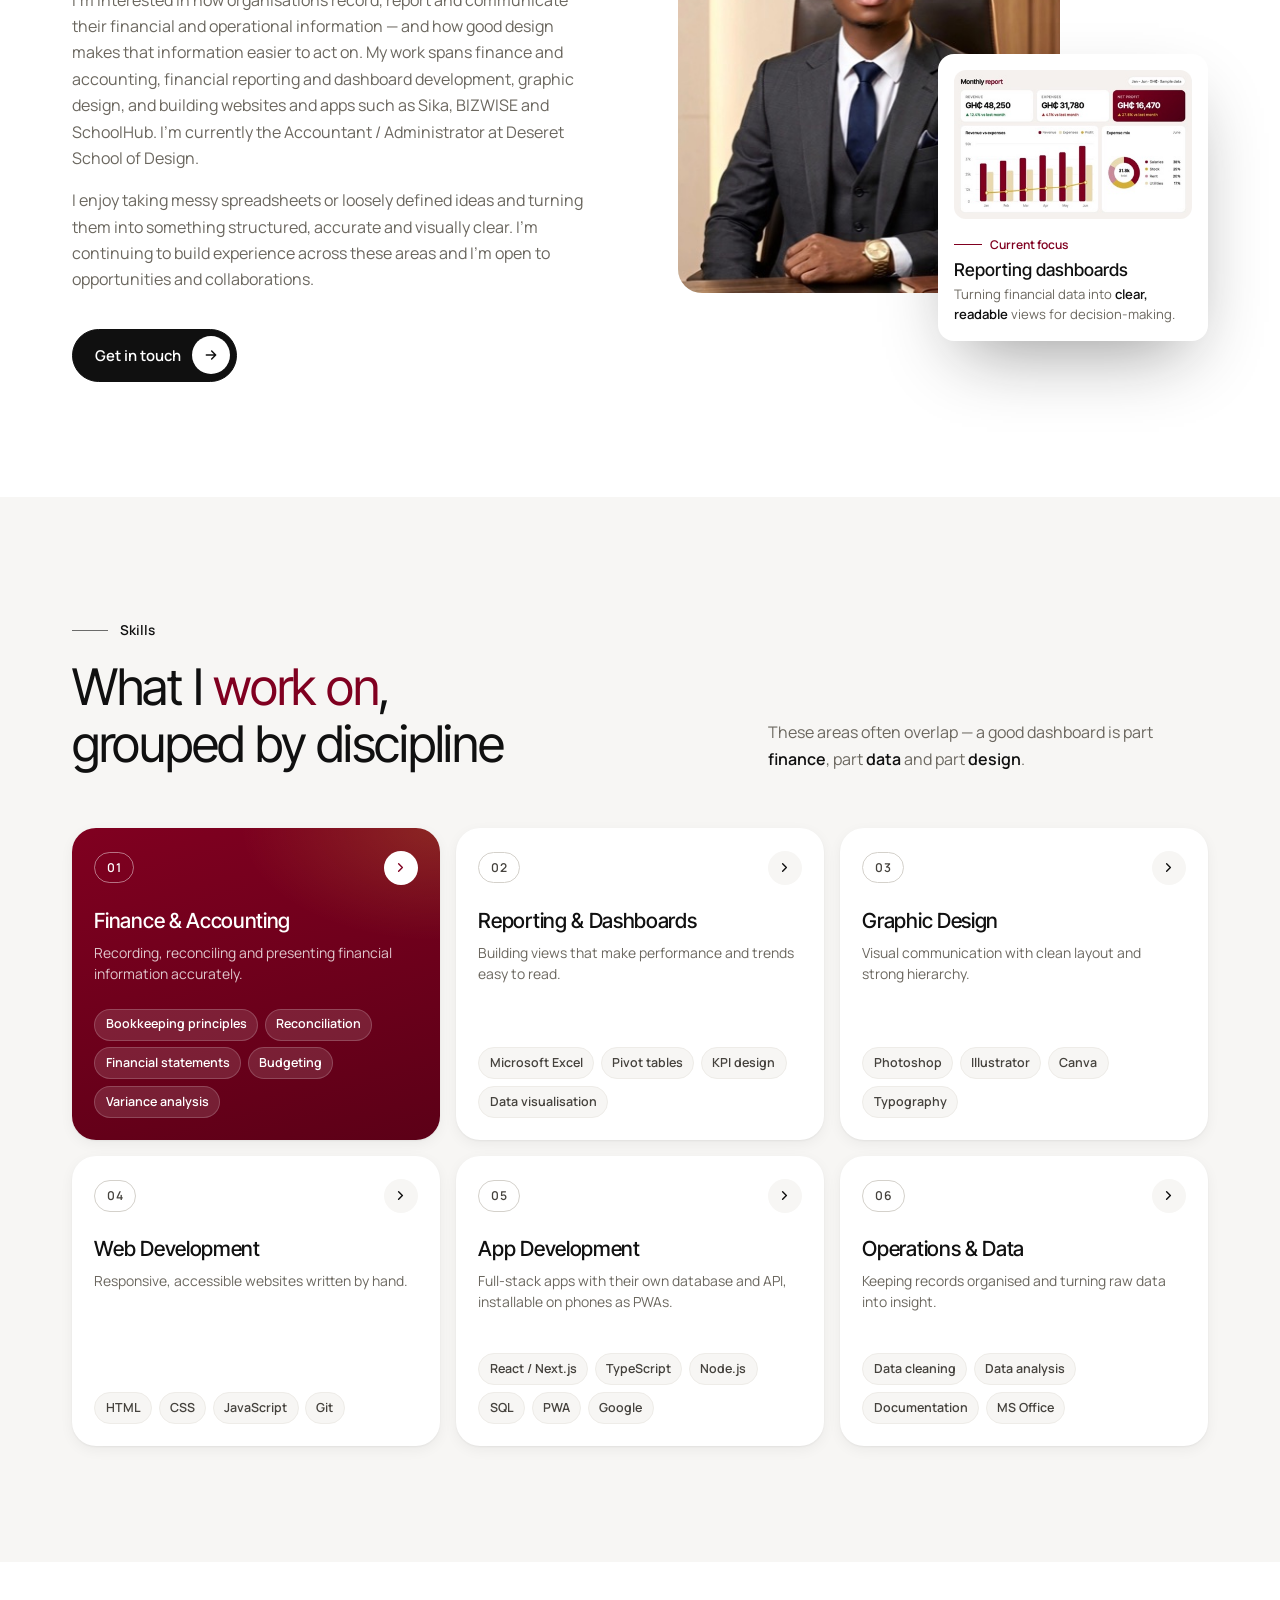
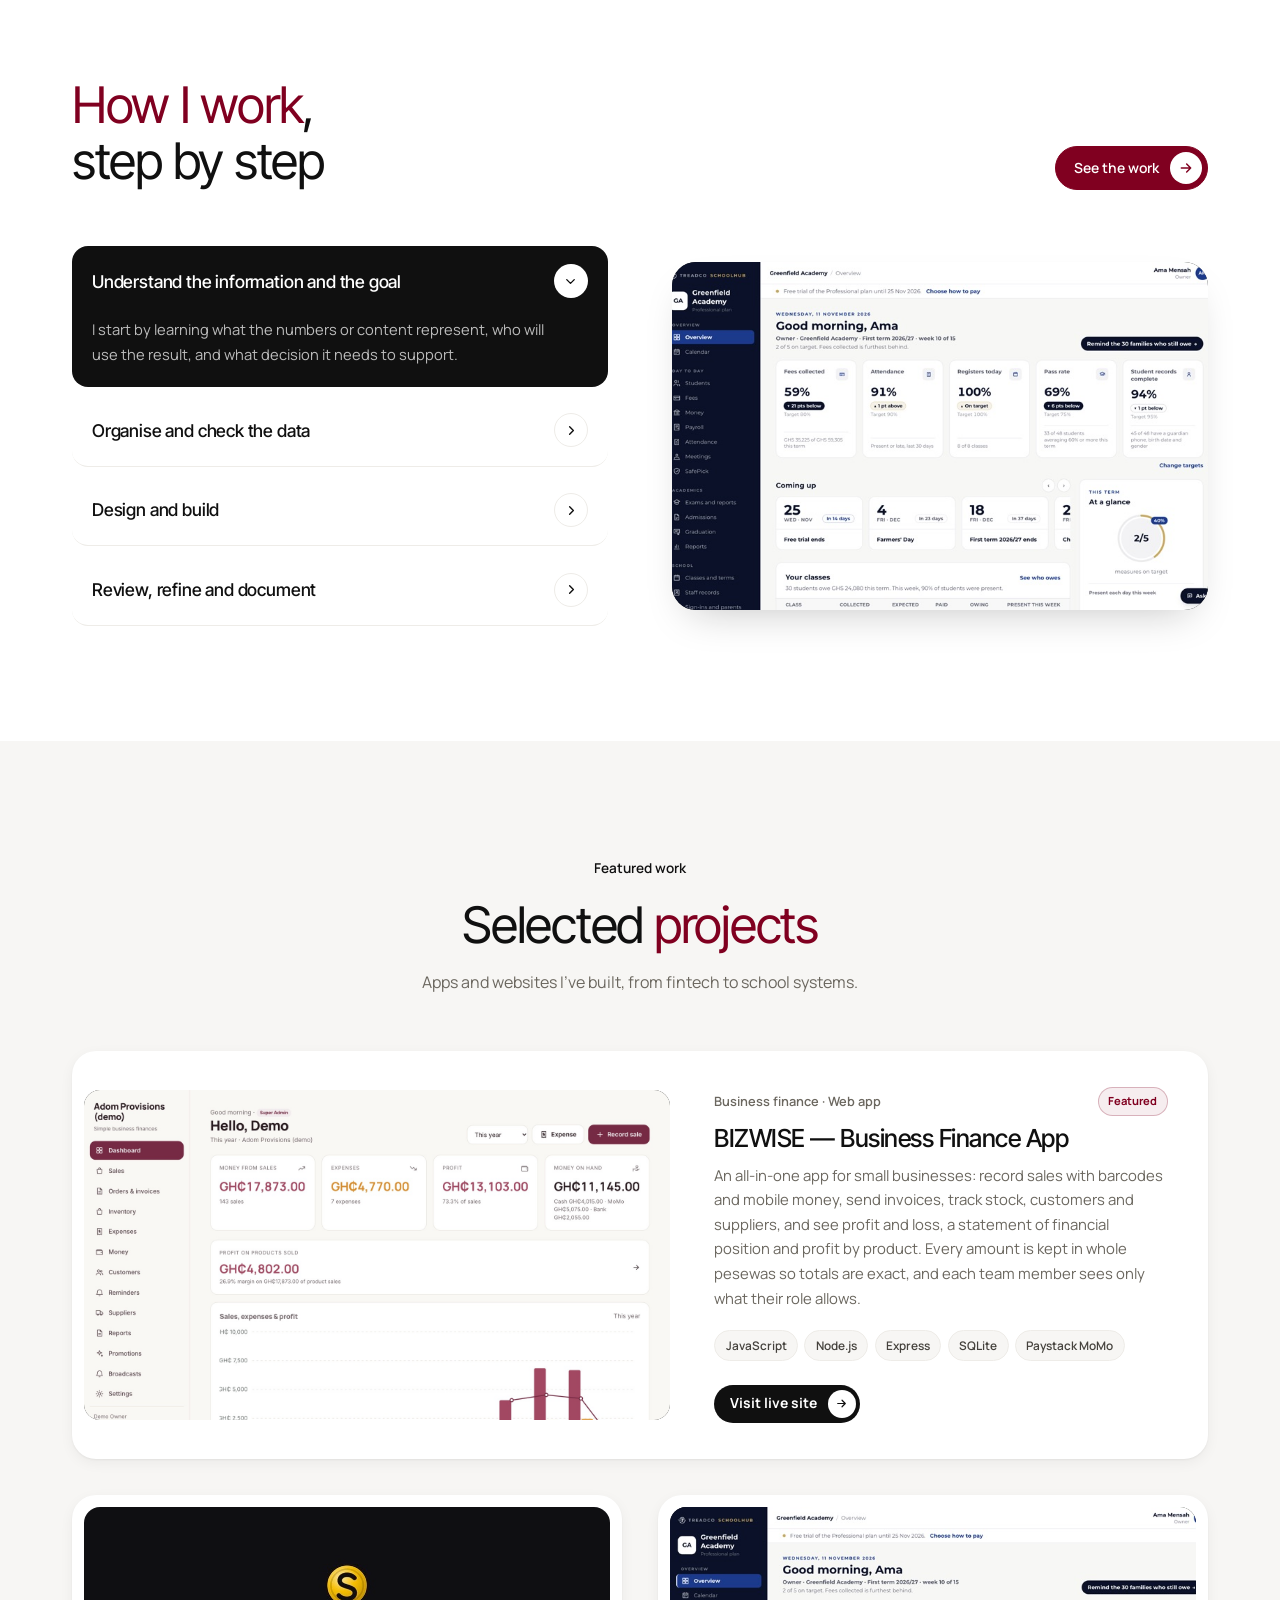
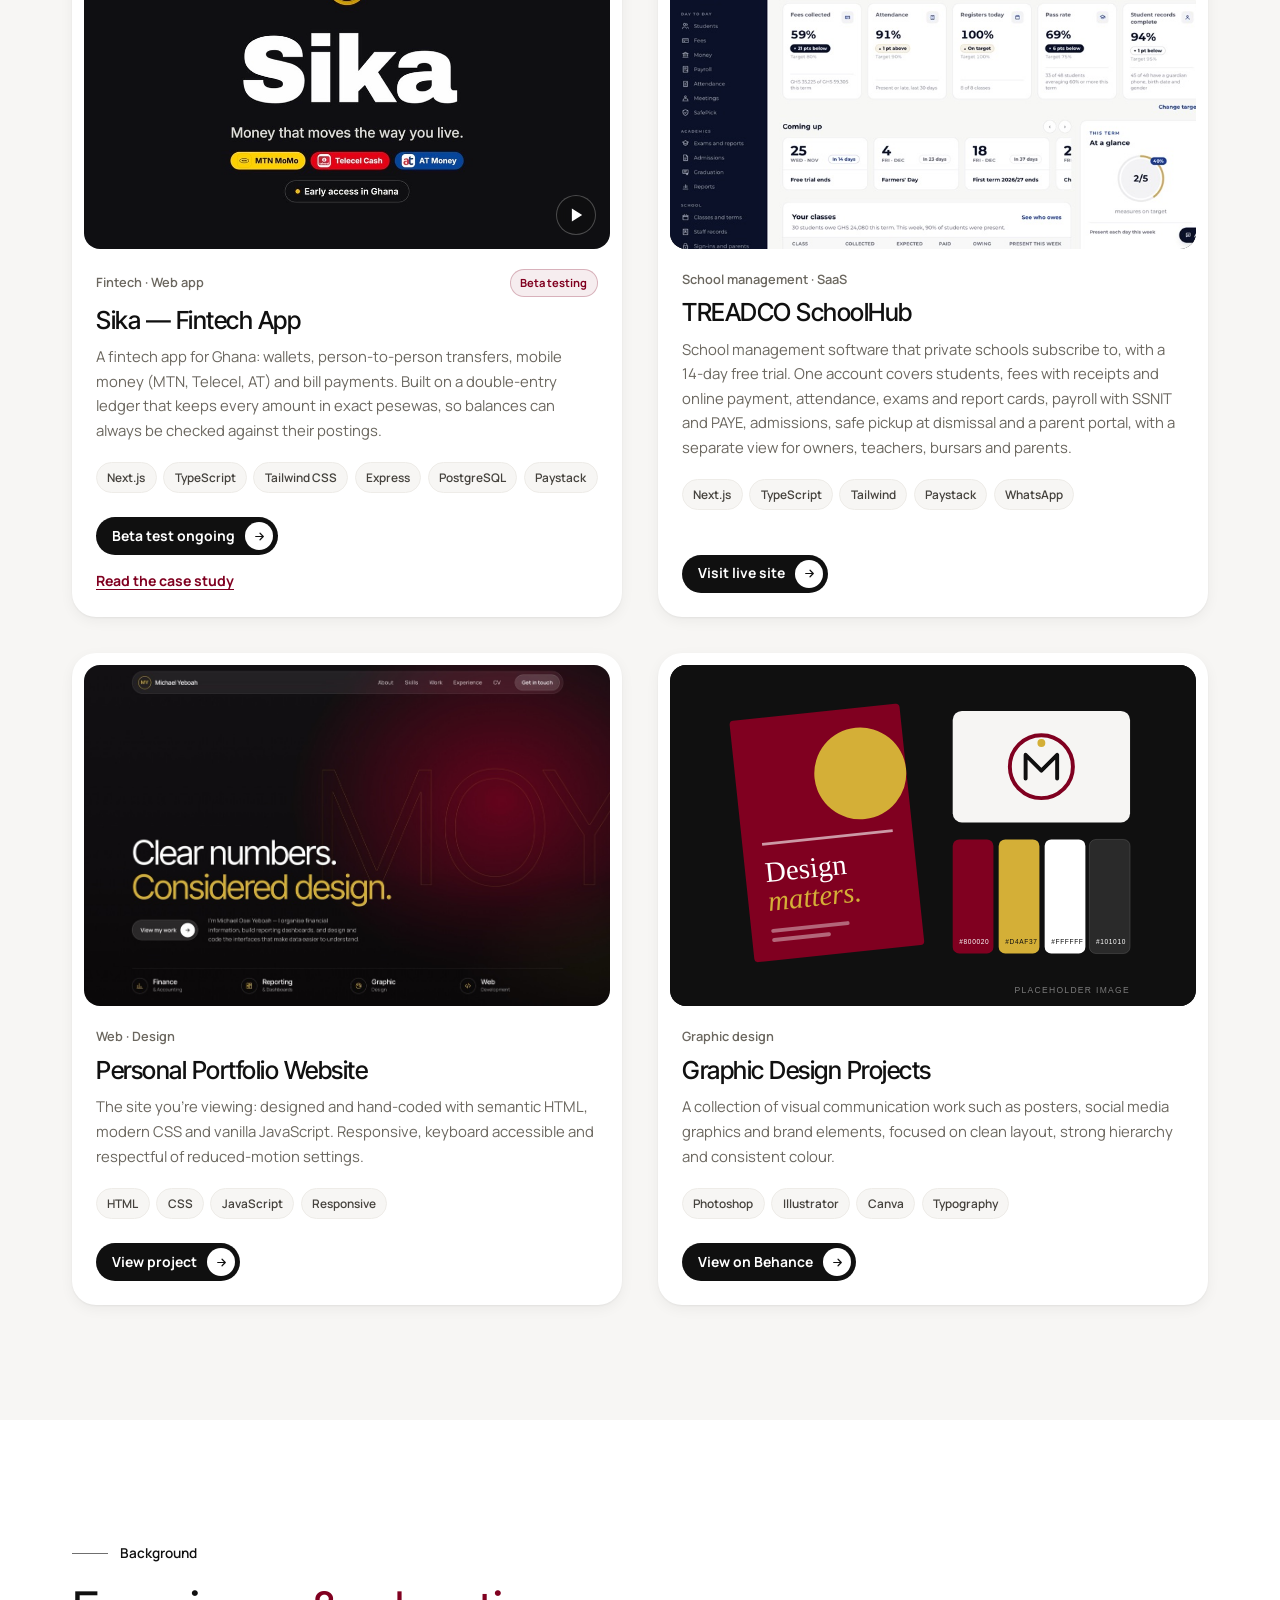
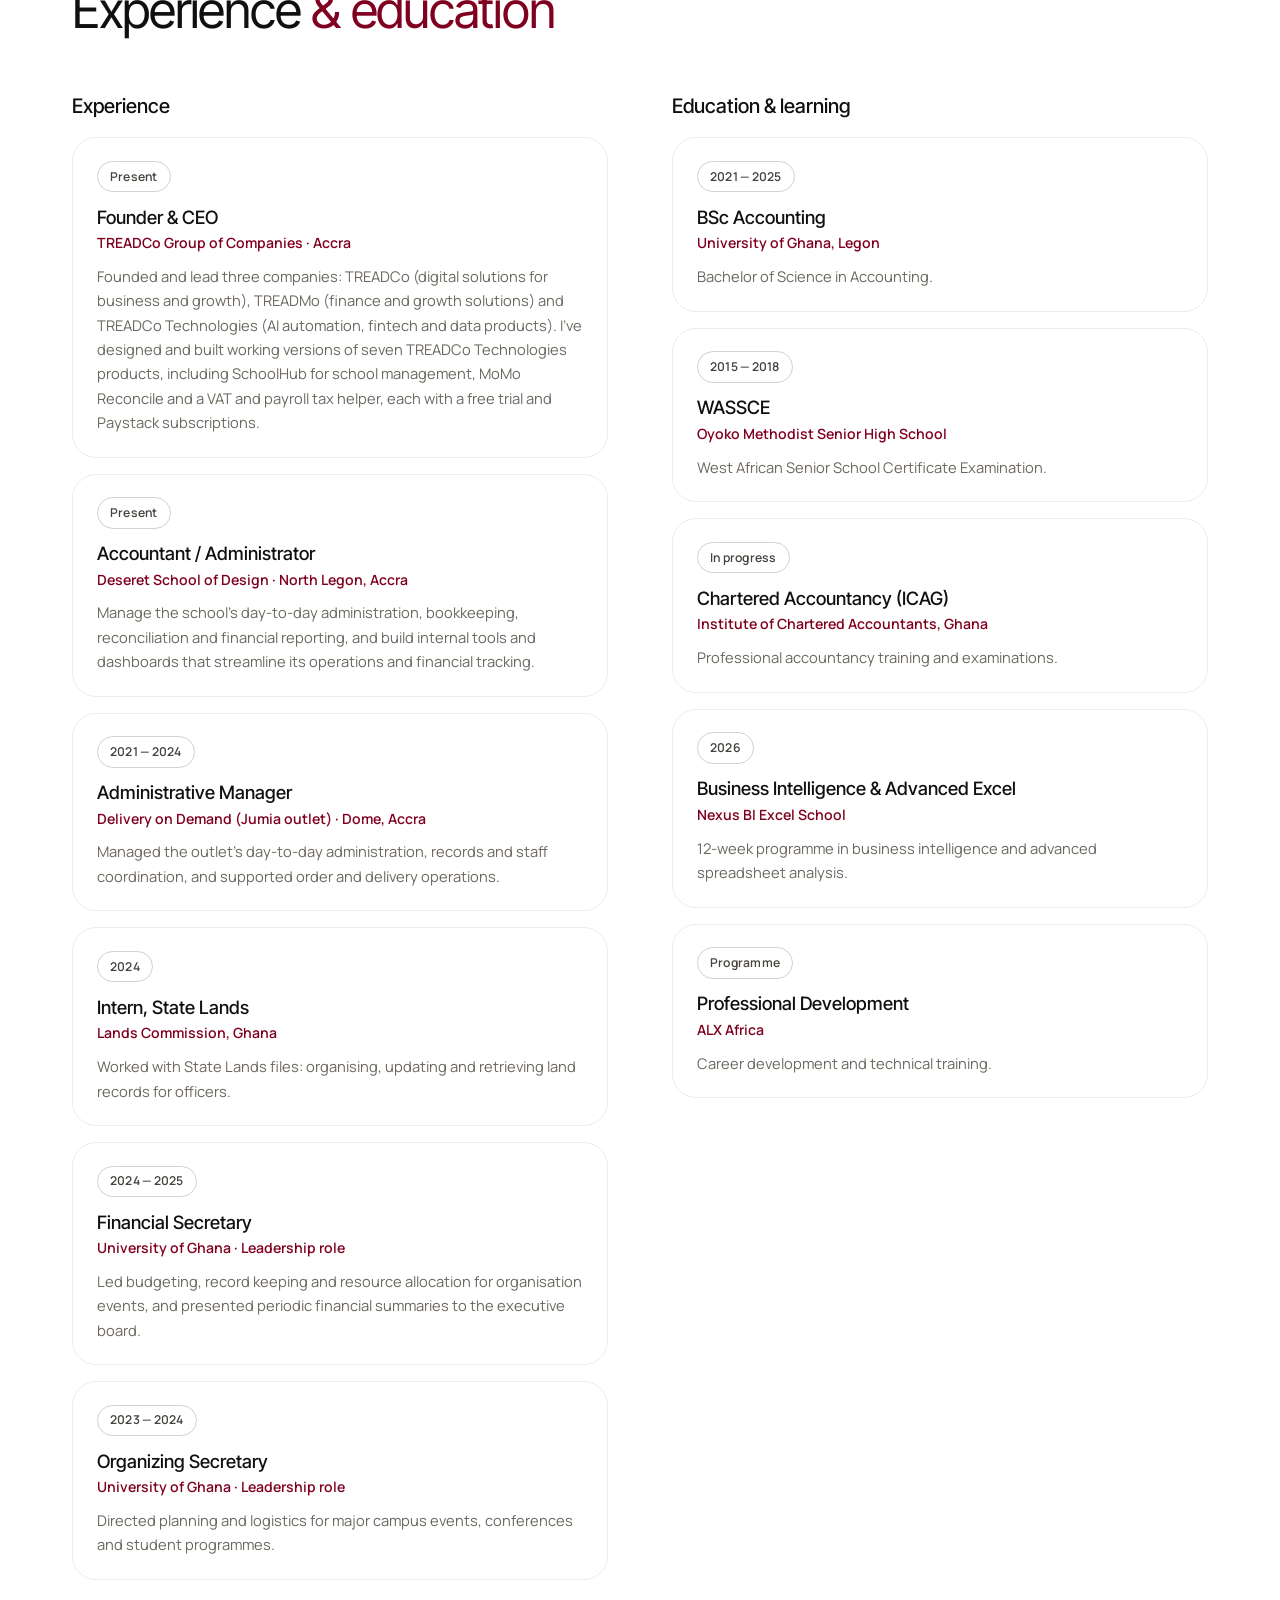
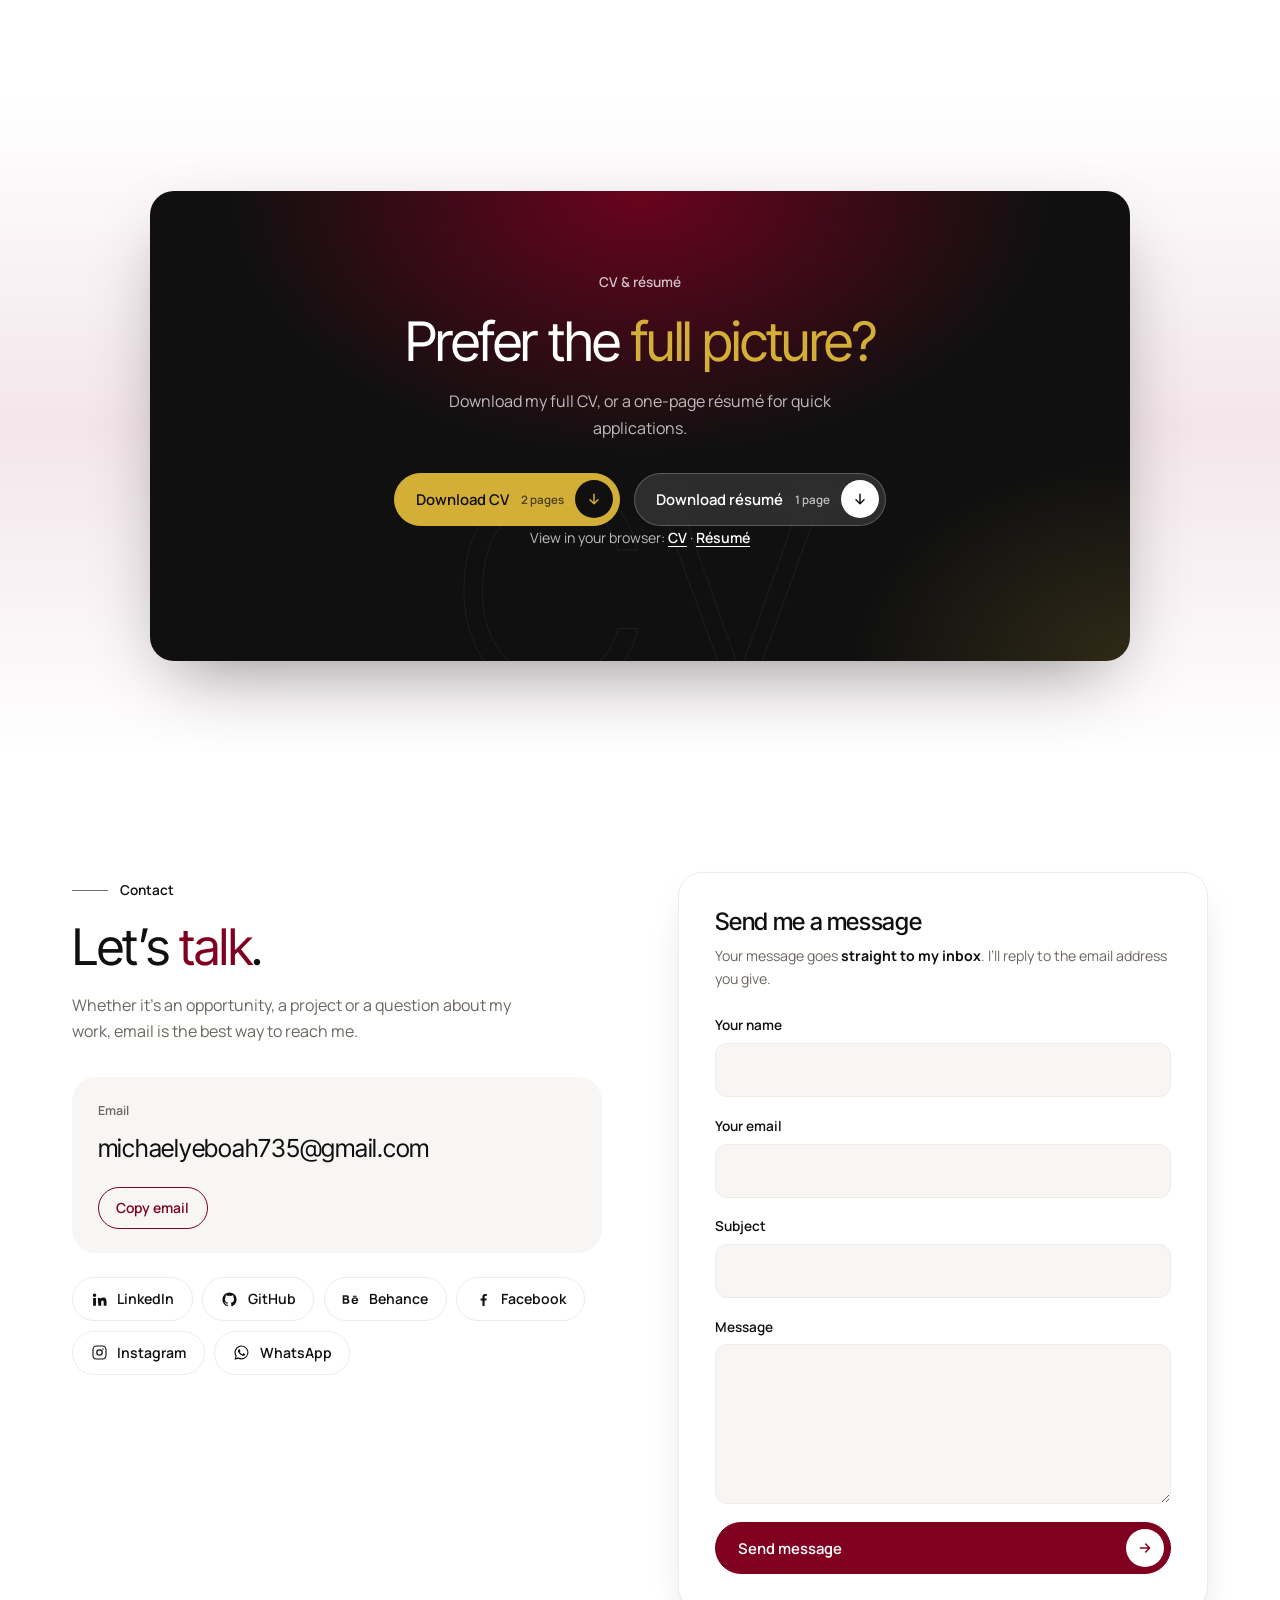
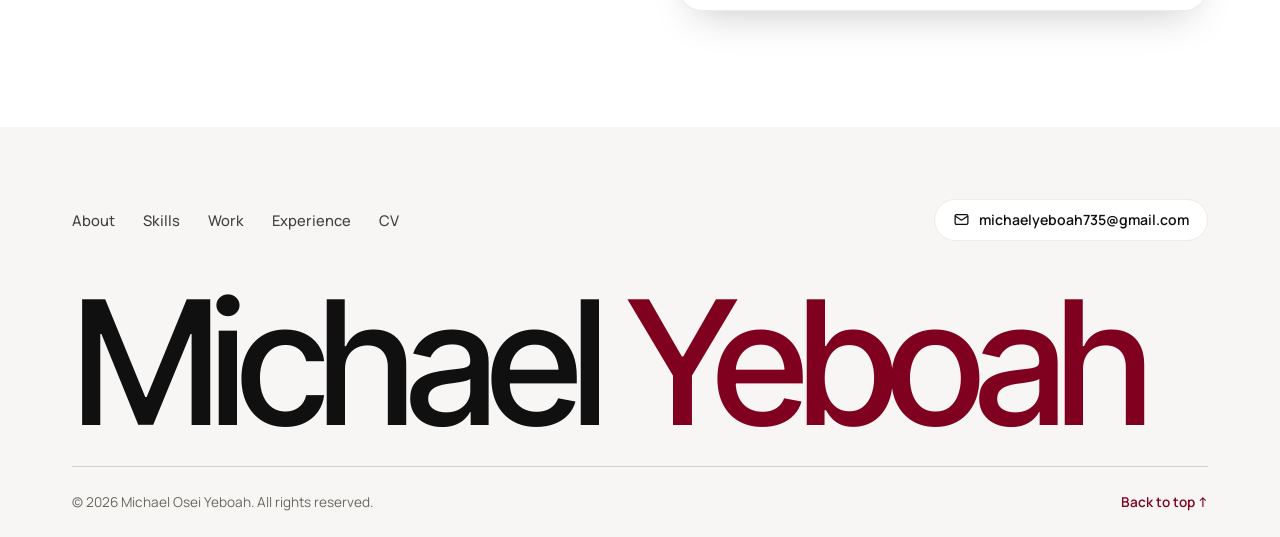
==== commit 8445fb25: "Link BIZWISE to its live app and drop its in-development label Co-Authored-By: Claude Opus 5.5 <nore" ====
--- a/index.html
+++ b/index.html
@@ -415,7 +415,7 @@
         <div class="projects">
           <!-- FEATURED PROJECT: BIZWISE (full width). Screenshot uses fictional sample data. -->
           <article class="project project--feature reveal">
-            <a class="project__media" href="https://github.com/TREAD21/BIZWISE" target="_blank" rel="noopener" tabindex="-1" aria-hidden="true">
+            <a class="project__media" href="https://bizwise-suuk.onrender.com" target="_blank" rel="noopener" tabindex="-1" aria-hidden="true">
               <img src="assets/images/project-bizwise.jpg" style="object-position: left top" alt="BIZWISE dashboard for a sample shop showing money from sales, expenses, profit, money on hand by cash, mobile money and bank, and a monthly sales chart" width="1600" height="1000" loading="lazy">
             </a>
             <div class="project__body">
@@ -428,7 +428,7 @@
               <ul class="chips chips--sm" aria-label="Technologies used">
                 <li>JavaScript</li><li>Node.js</li><li>Express</li><li>SQLite</li><li>Paystack MoMo</li>
               </ul>
-              <a class="project__link" href="https://github.com/TREAD21/BIZWISE" target="_blank" rel="noopener">View code on GitHub <span class="circle-arrow circle-arrow--sm" aria-hidden="true"><svg viewBox="0 0 24 24"><path d="M5 12h14M13 6l6 6-6 6"/></svg></span></a>
+              <a class="project__link" href="https://bizwise-suuk.onrender.com" target="_blank" rel="noopener">Visit live site <span class="circle-arrow circle-arrow--sm" aria-hidden="true"><svg viewBox="0 0 24 24"><path d="M5 12h14M13 6l6 6-6 6"/></svg></span></a>
             </div>
           </article>
 
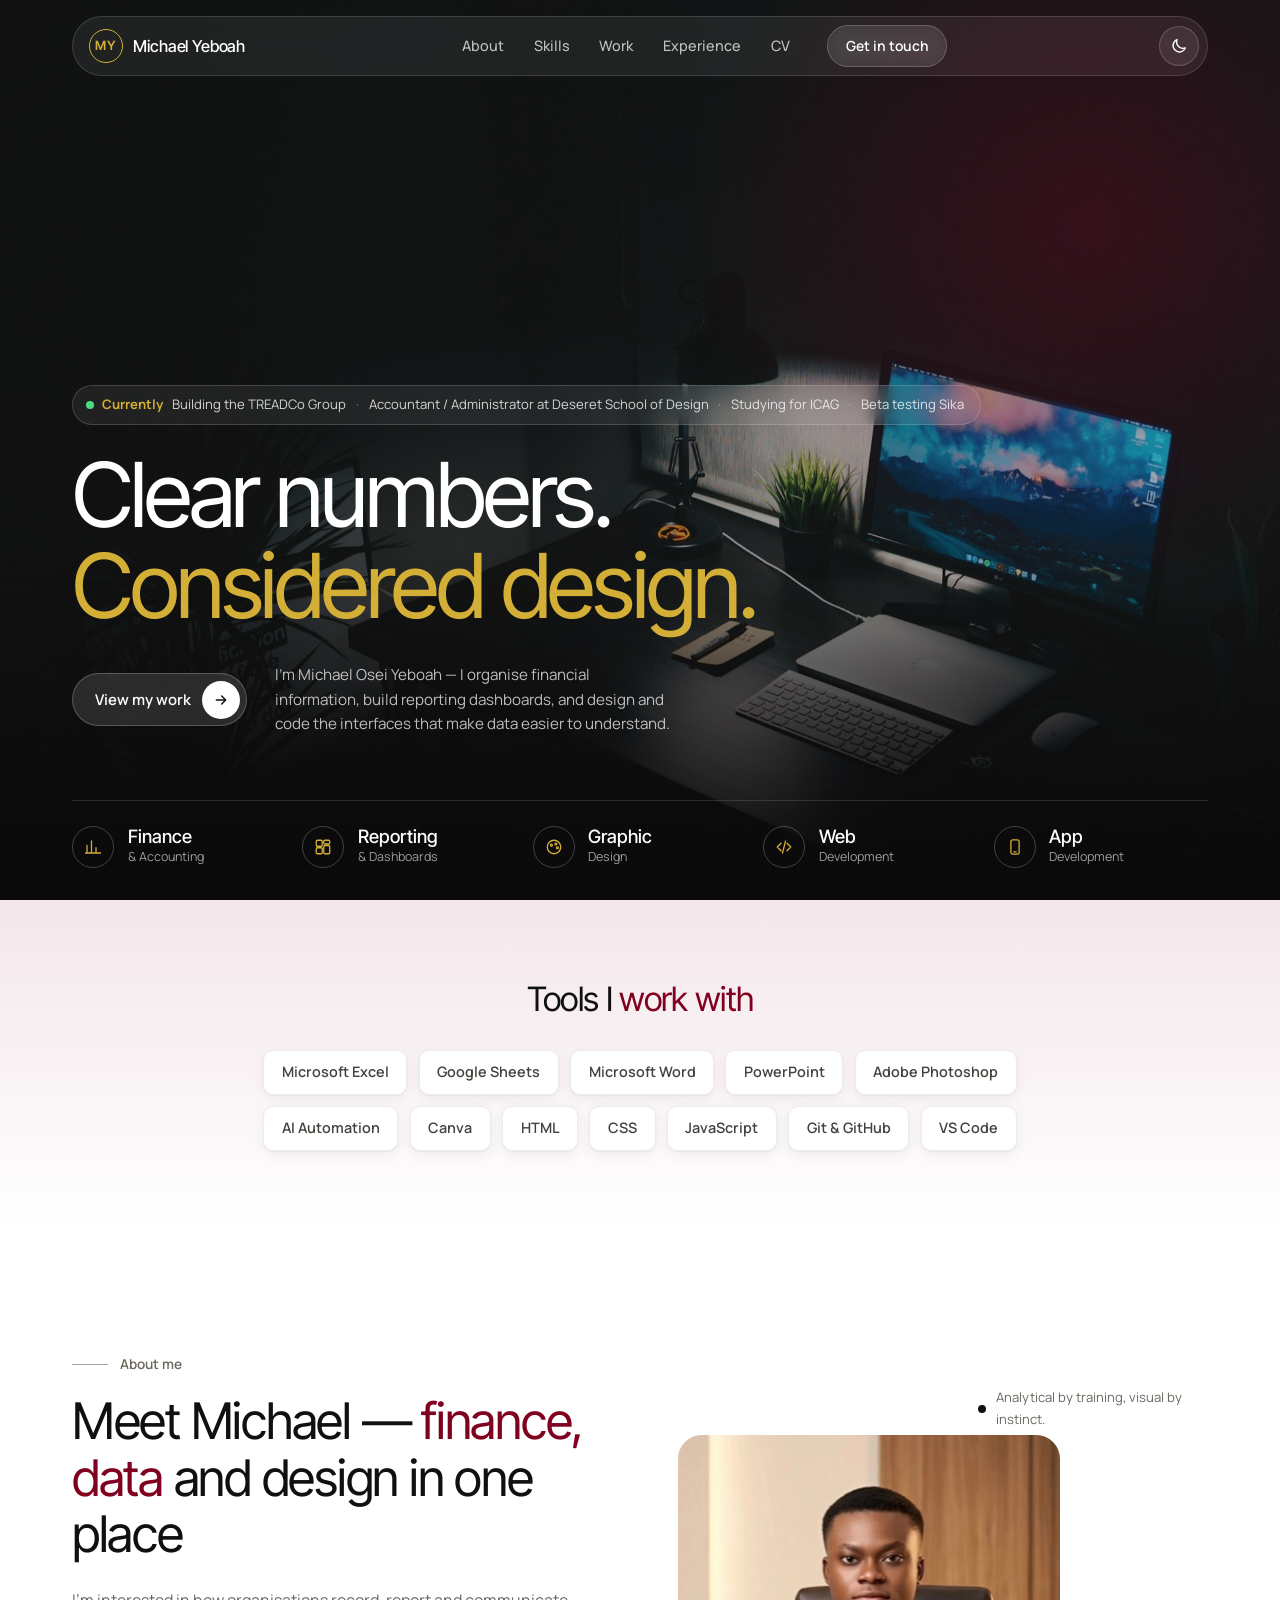
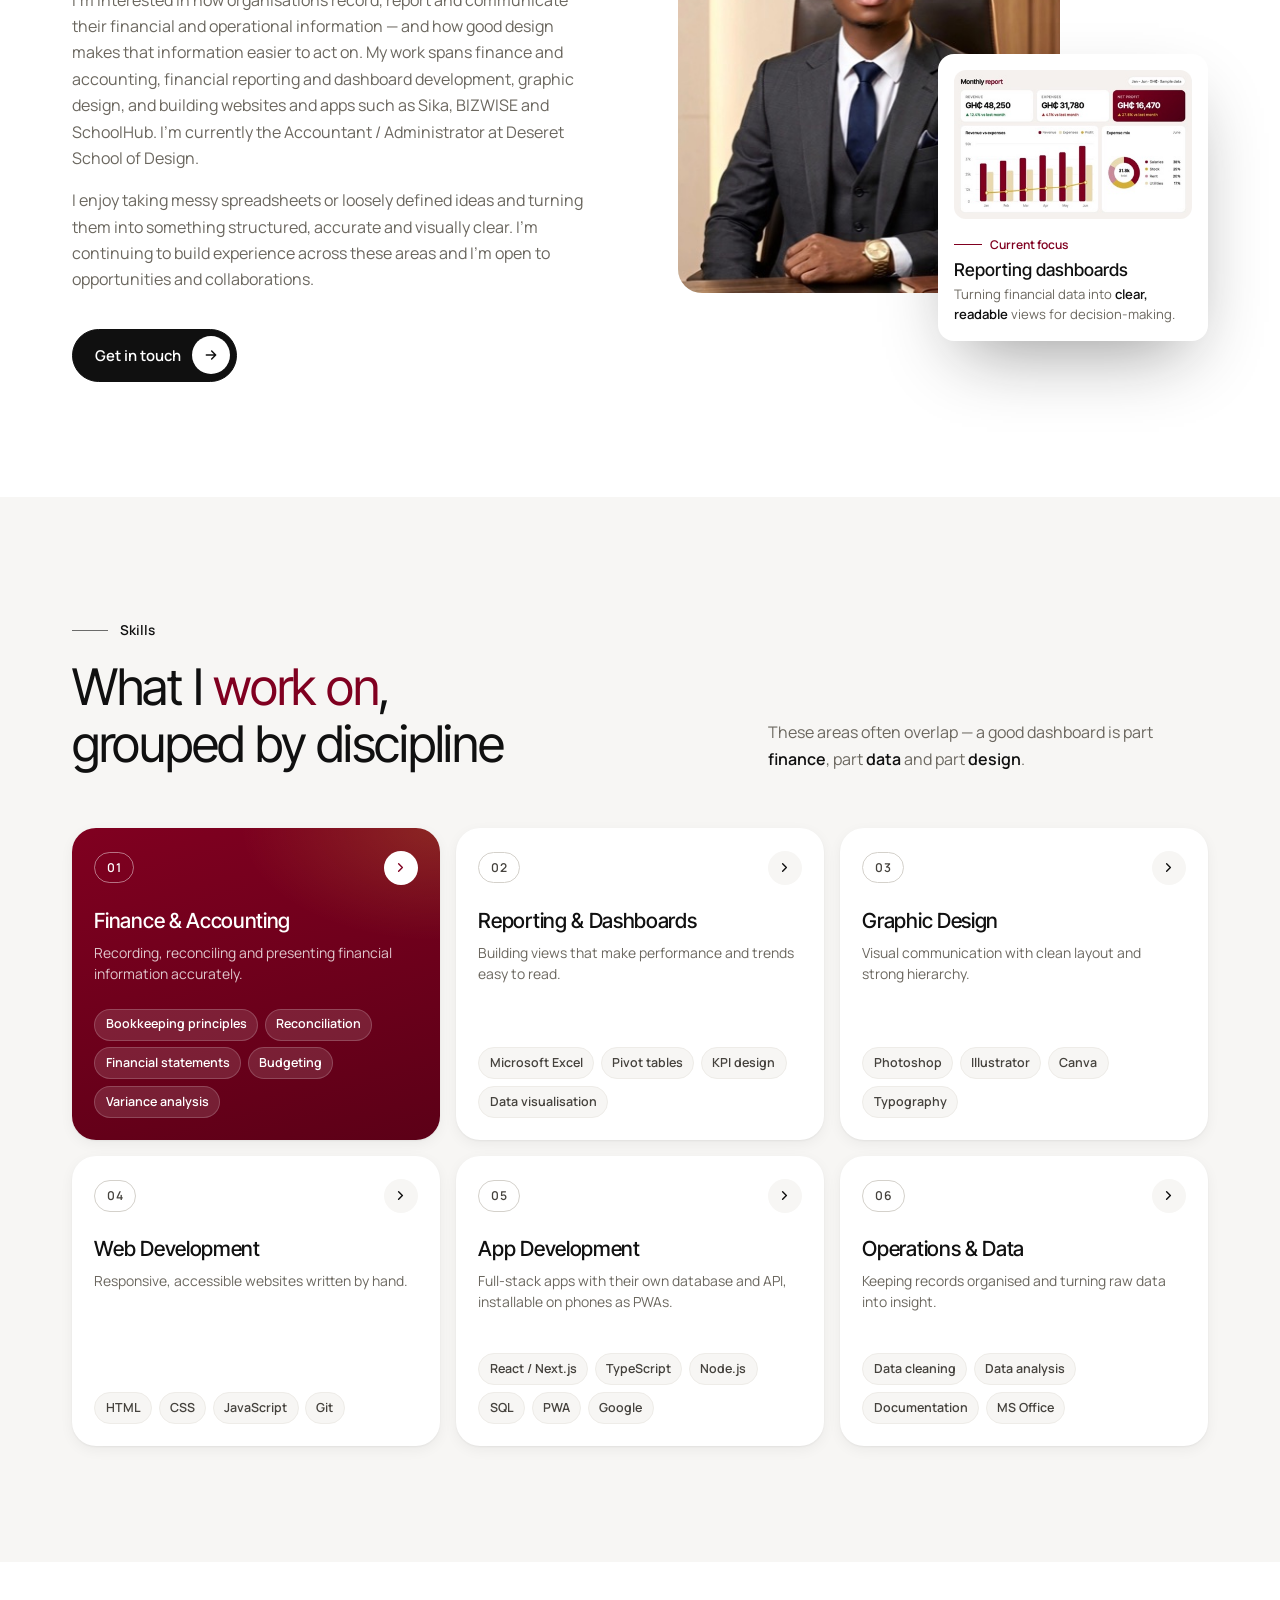
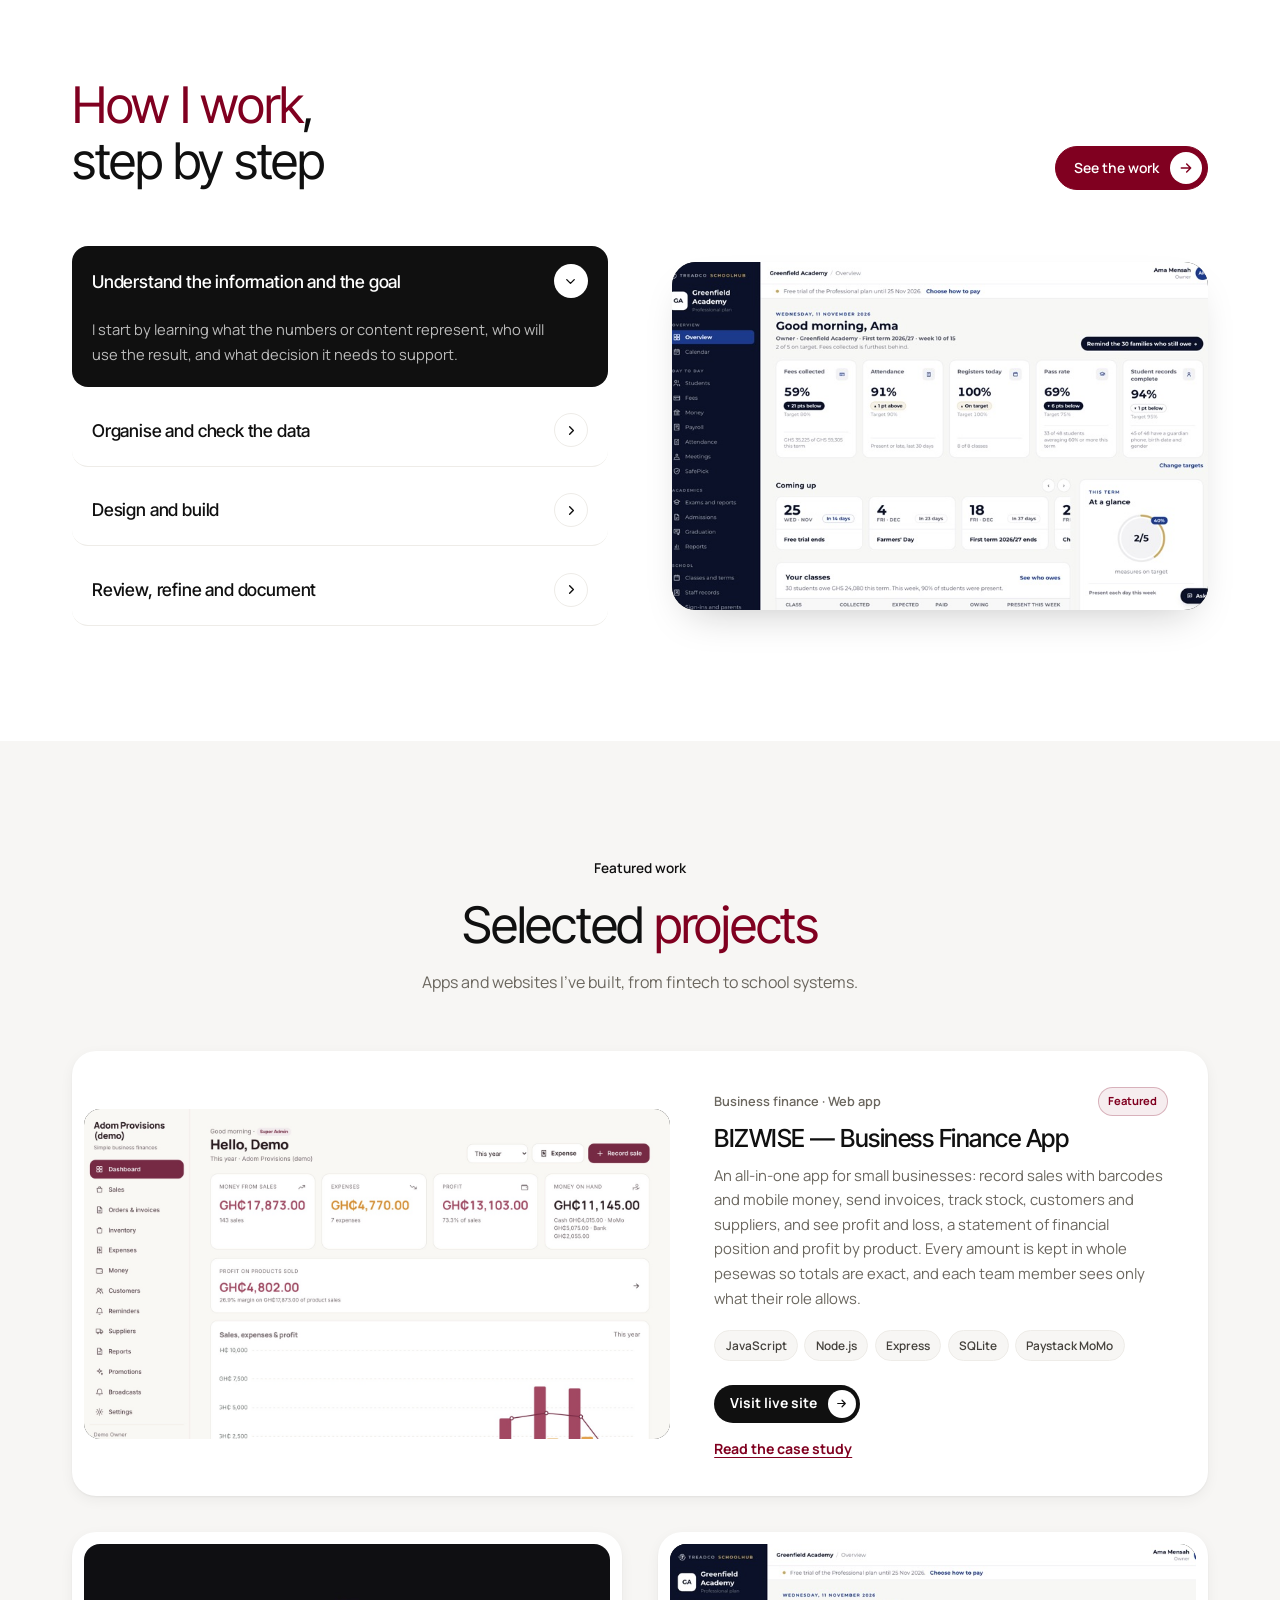
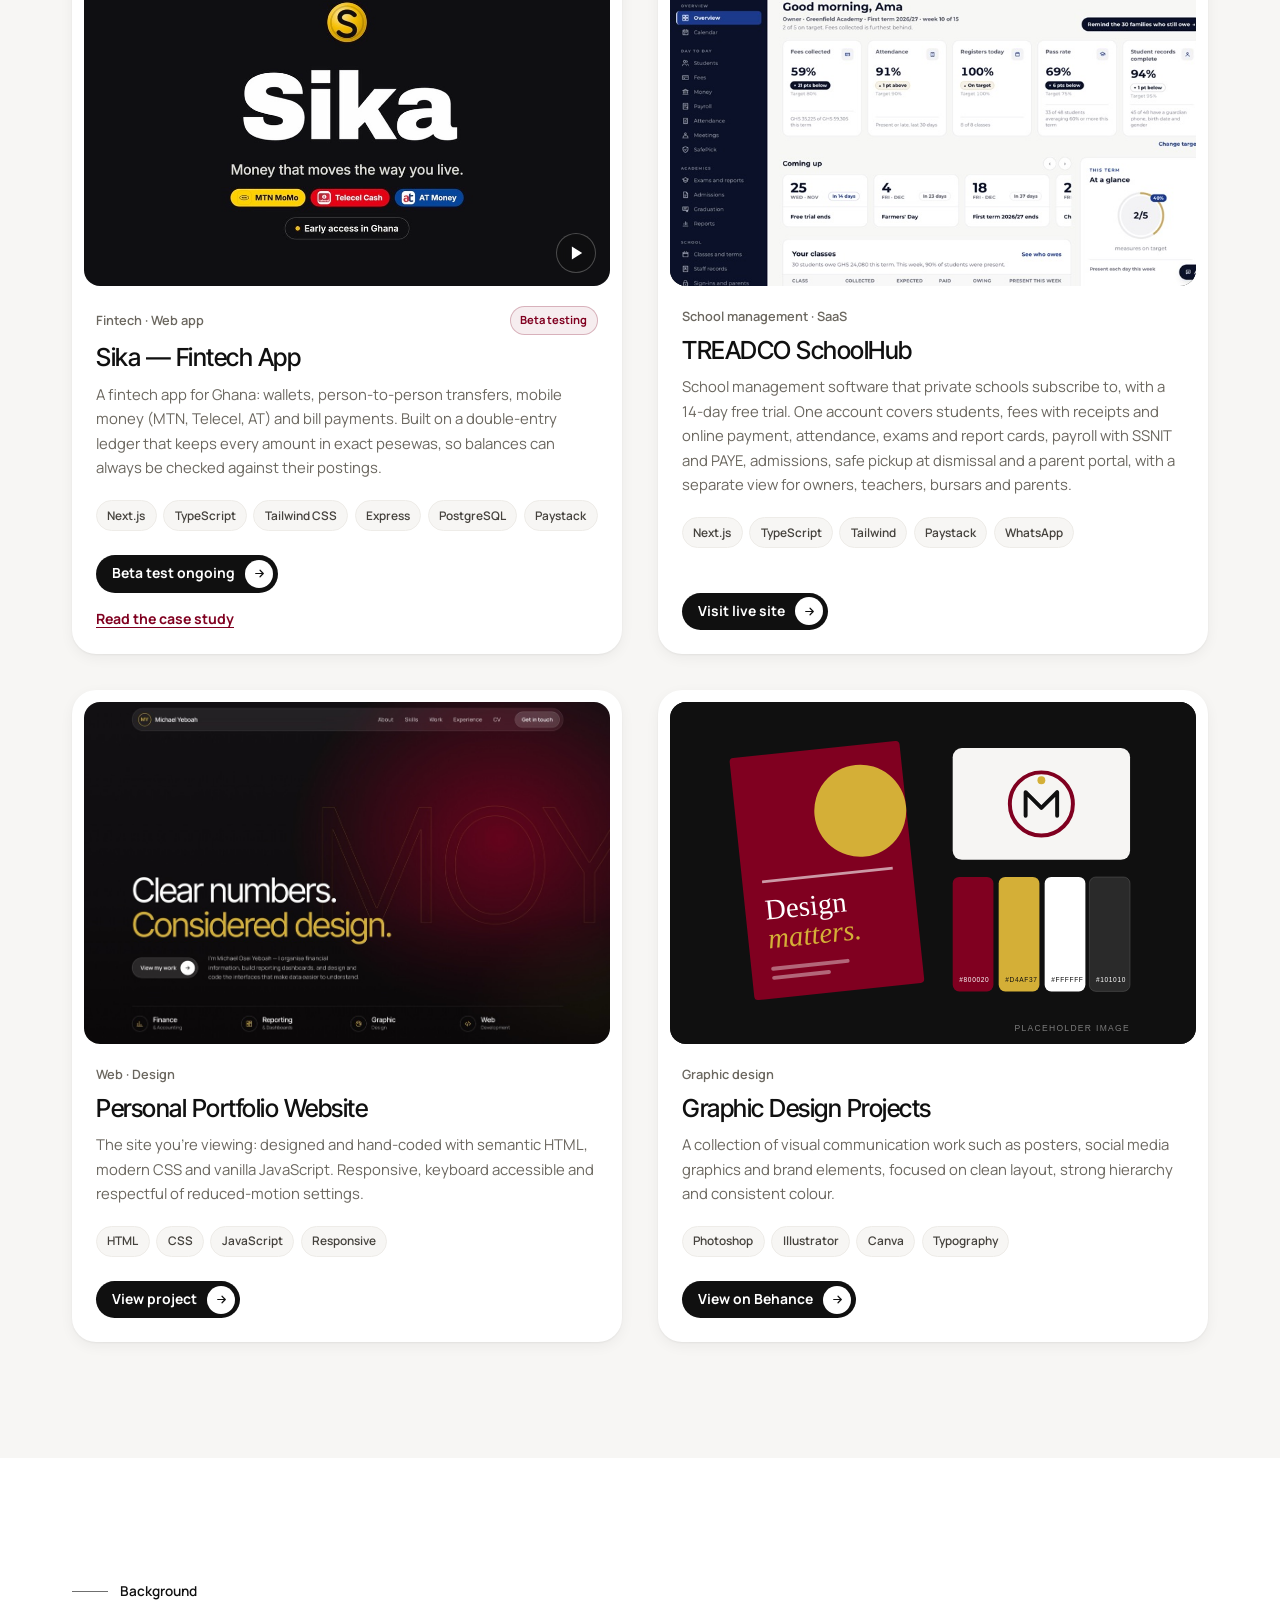
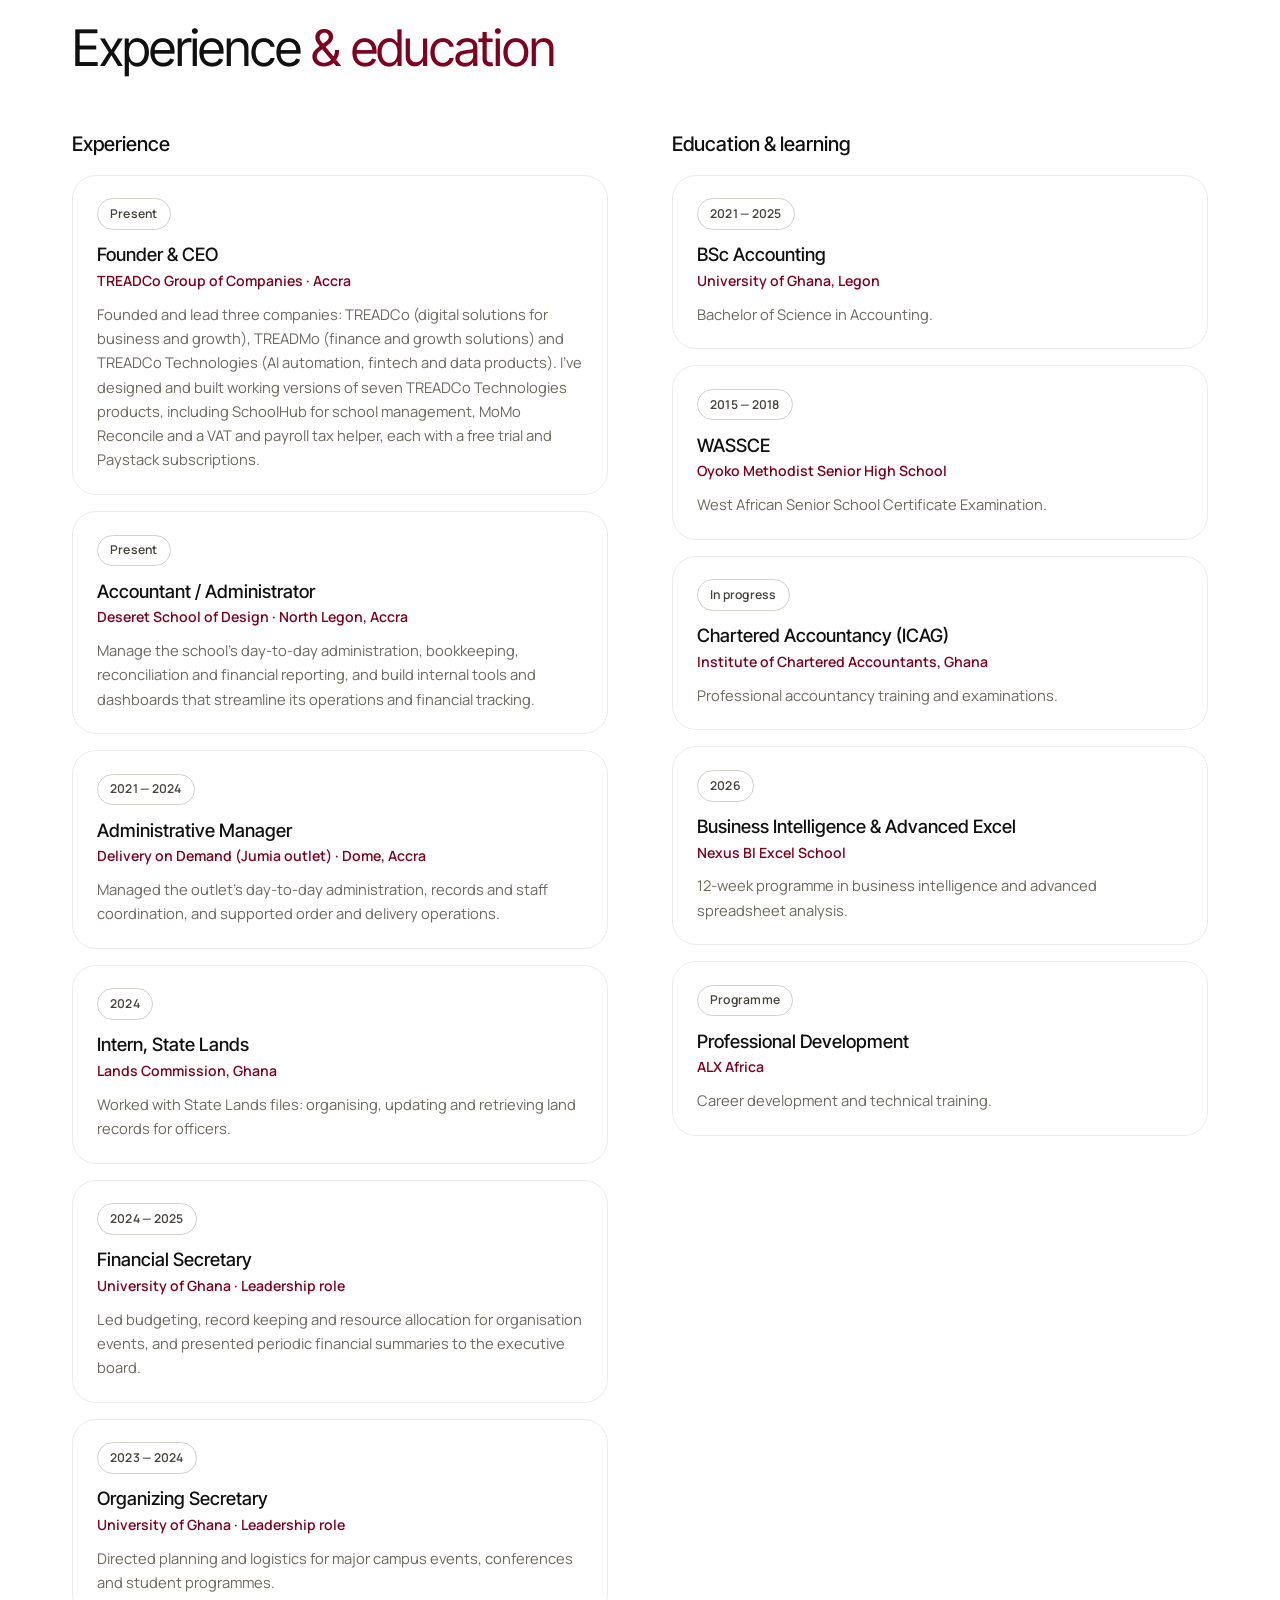
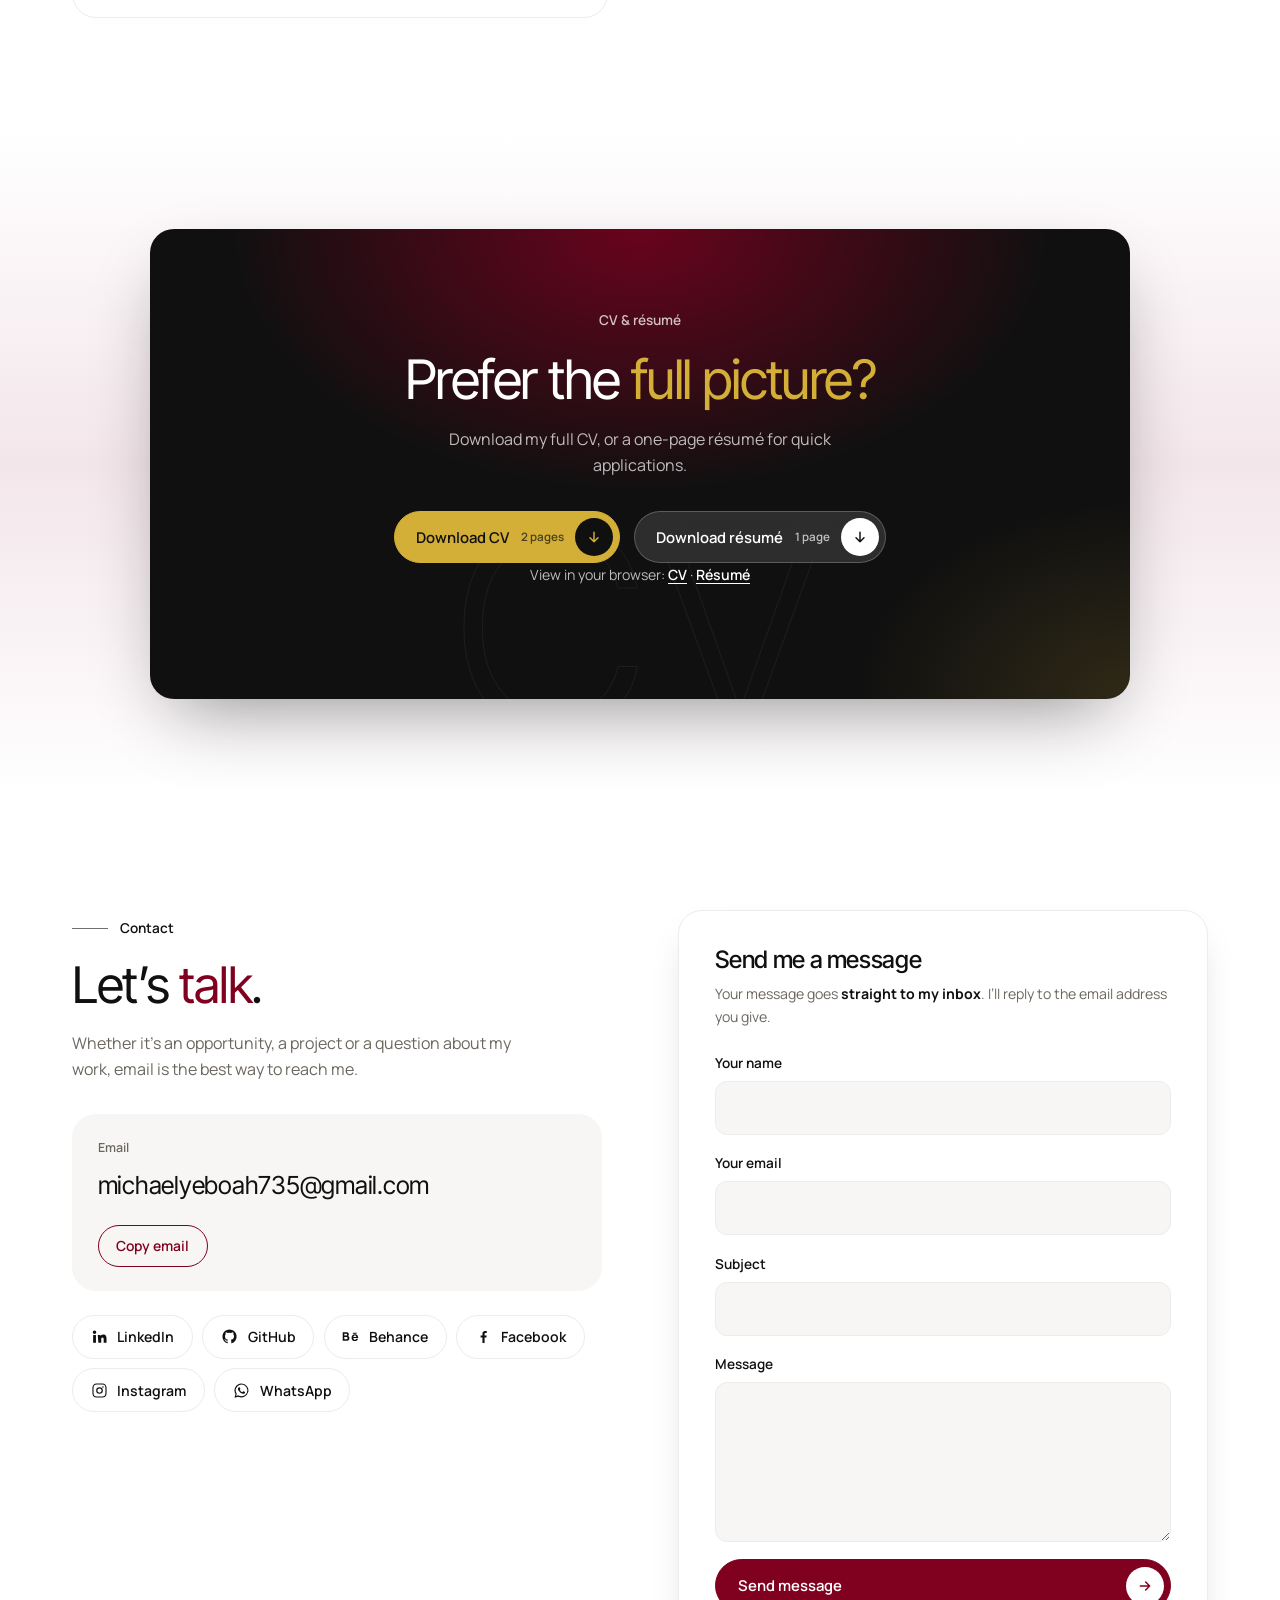
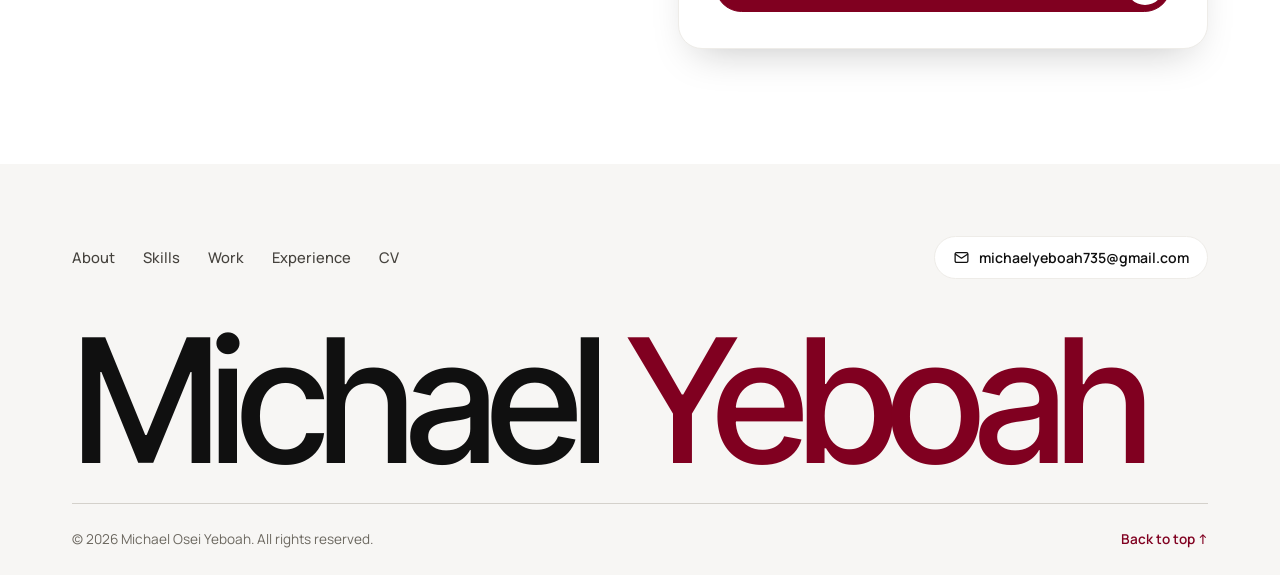
==== commit fae895ed: "Add the BIZWISE case study Co-Authored-By: Claude Opus 5.5 <noreply@anthropic.com>" ====
--- a/index.html
+++ b/index.html
@@ -429,6 +429,7 @@
                 <li>JavaScript</li><li>Node.js</li><li>Express</li><li>SQLite</li><li>Paystack MoMo</li>
               </ul>
               <a class="project__link" href="https://bizwise-suuk.onrender.com" target="_blank" rel="noopener">Visit live site <span class="circle-arrow circle-arrow--sm" aria-hidden="true"><svg viewBox="0 0 24 24"><path d="M5 12h14M13 6l6 6-6 6"/></svg></span></a>
+              <a class="project__more" href="projects/bizwise.html">Read the case study</a>
             </div>
           </article>
 
